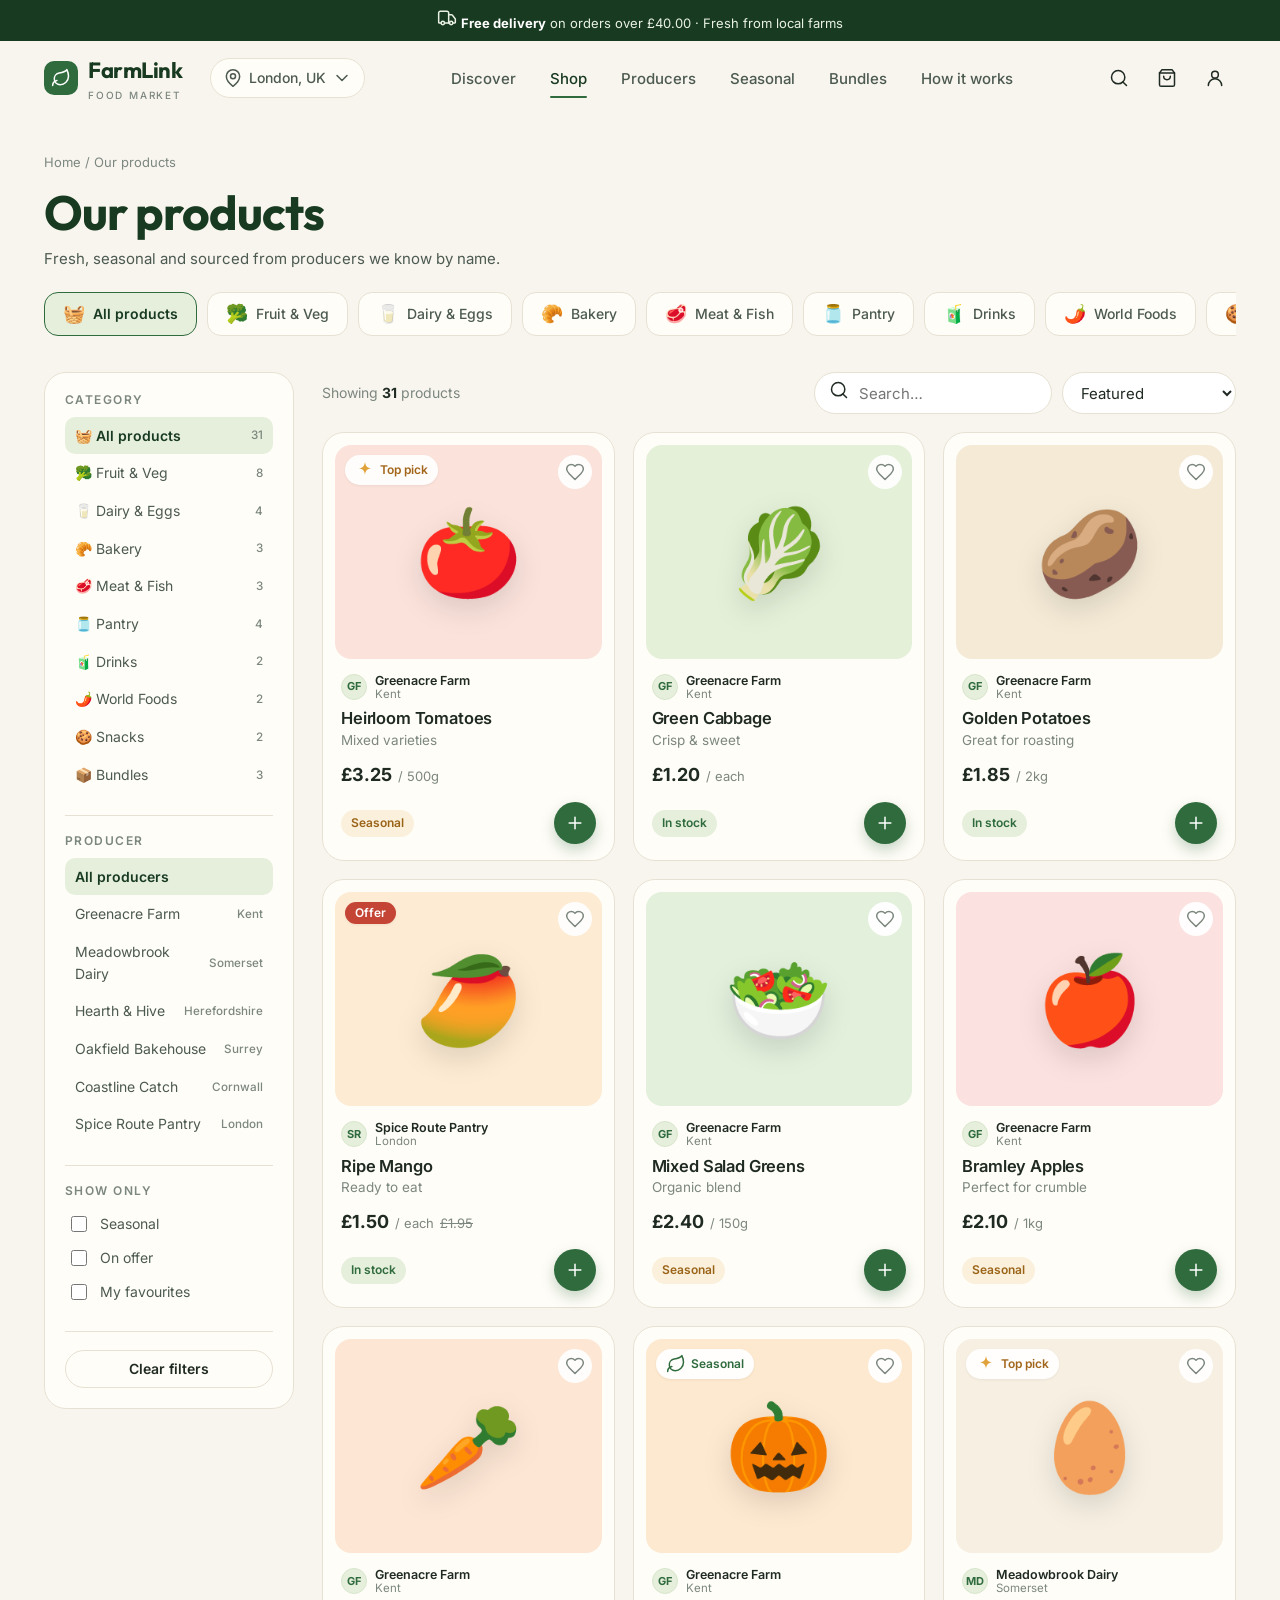
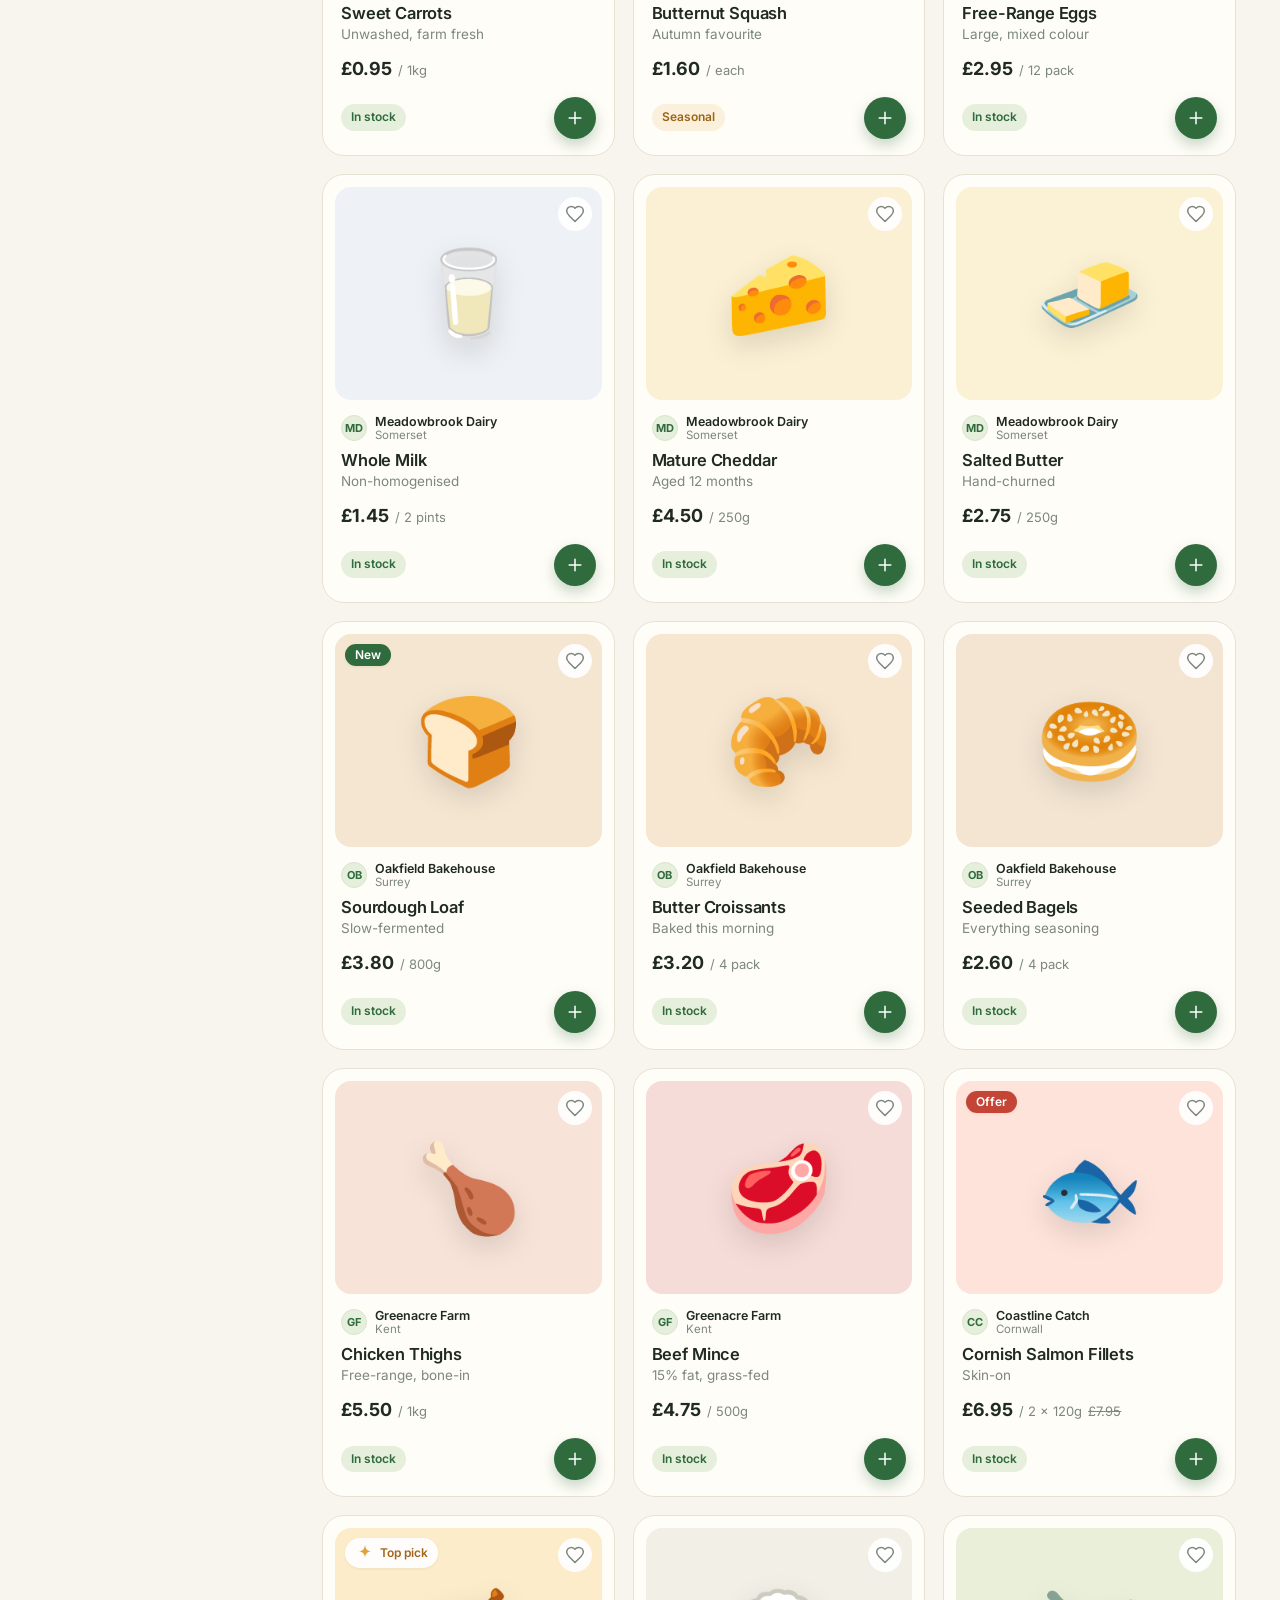
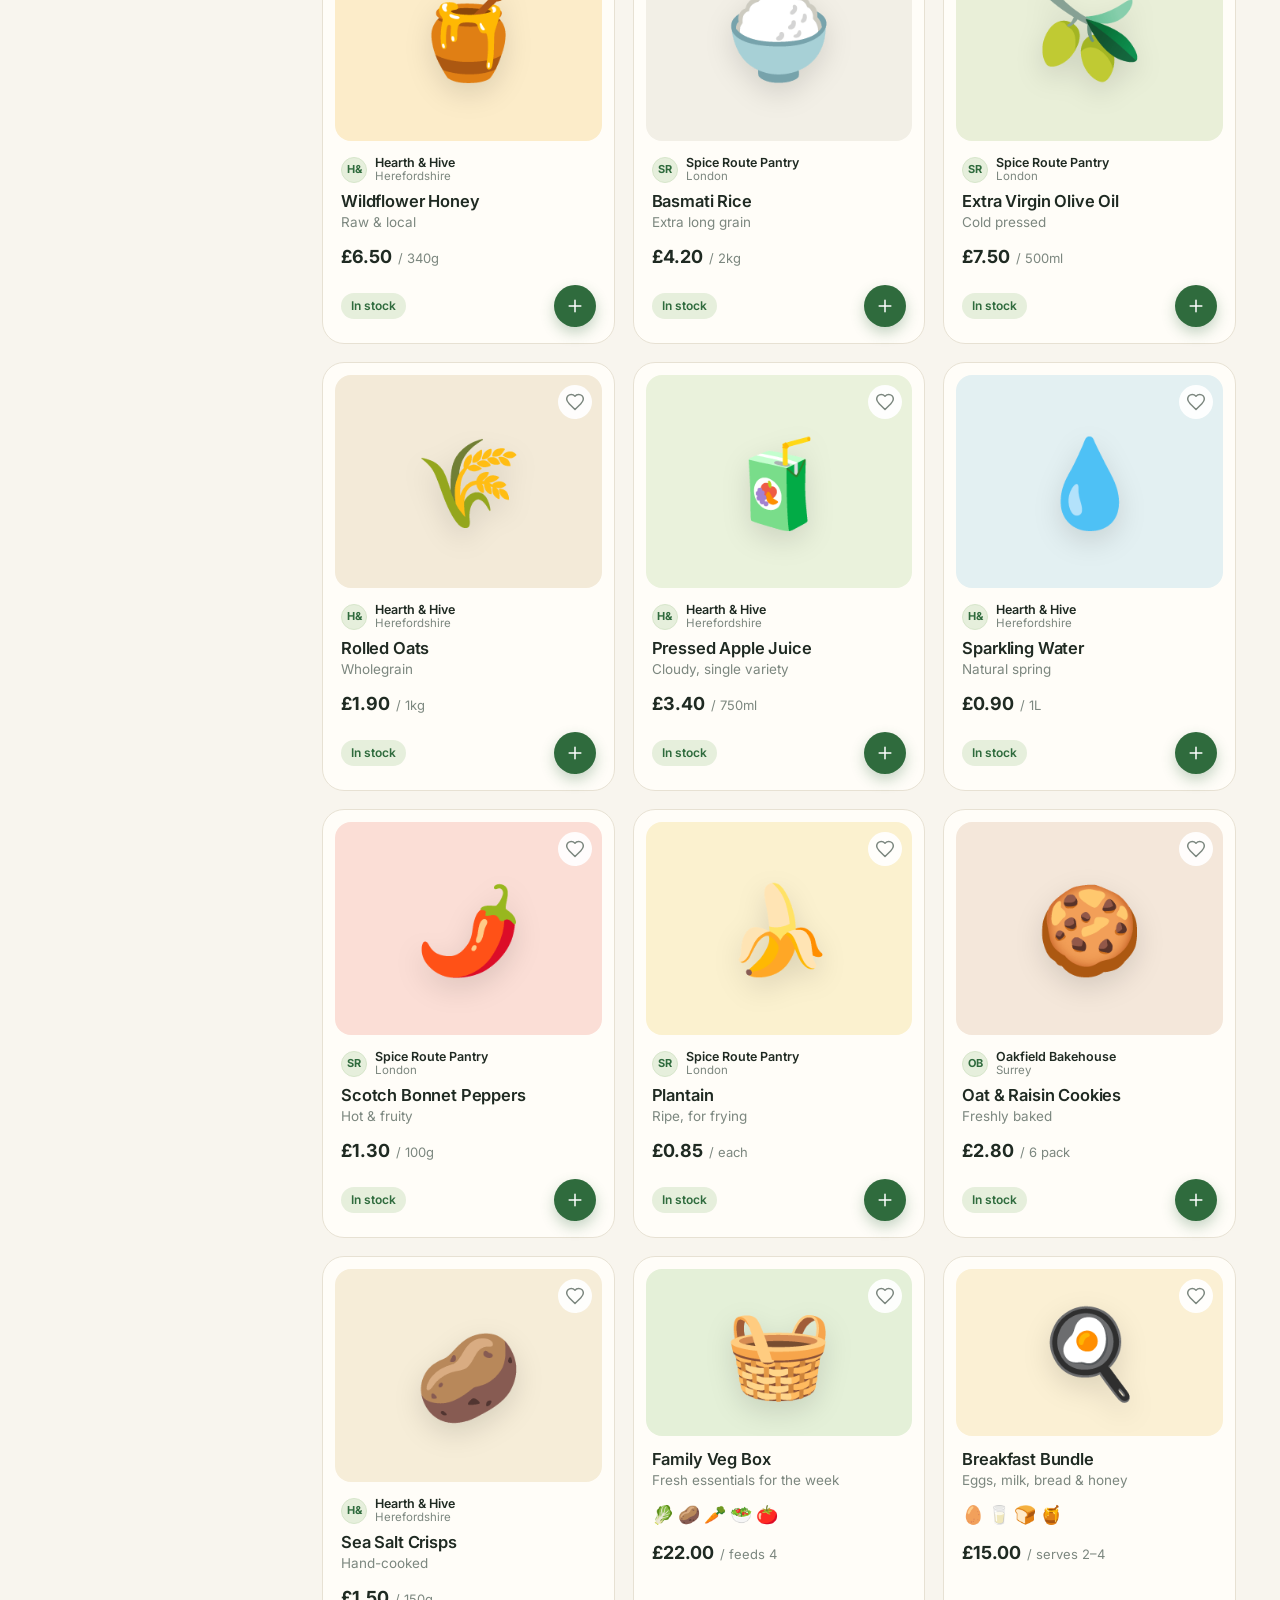
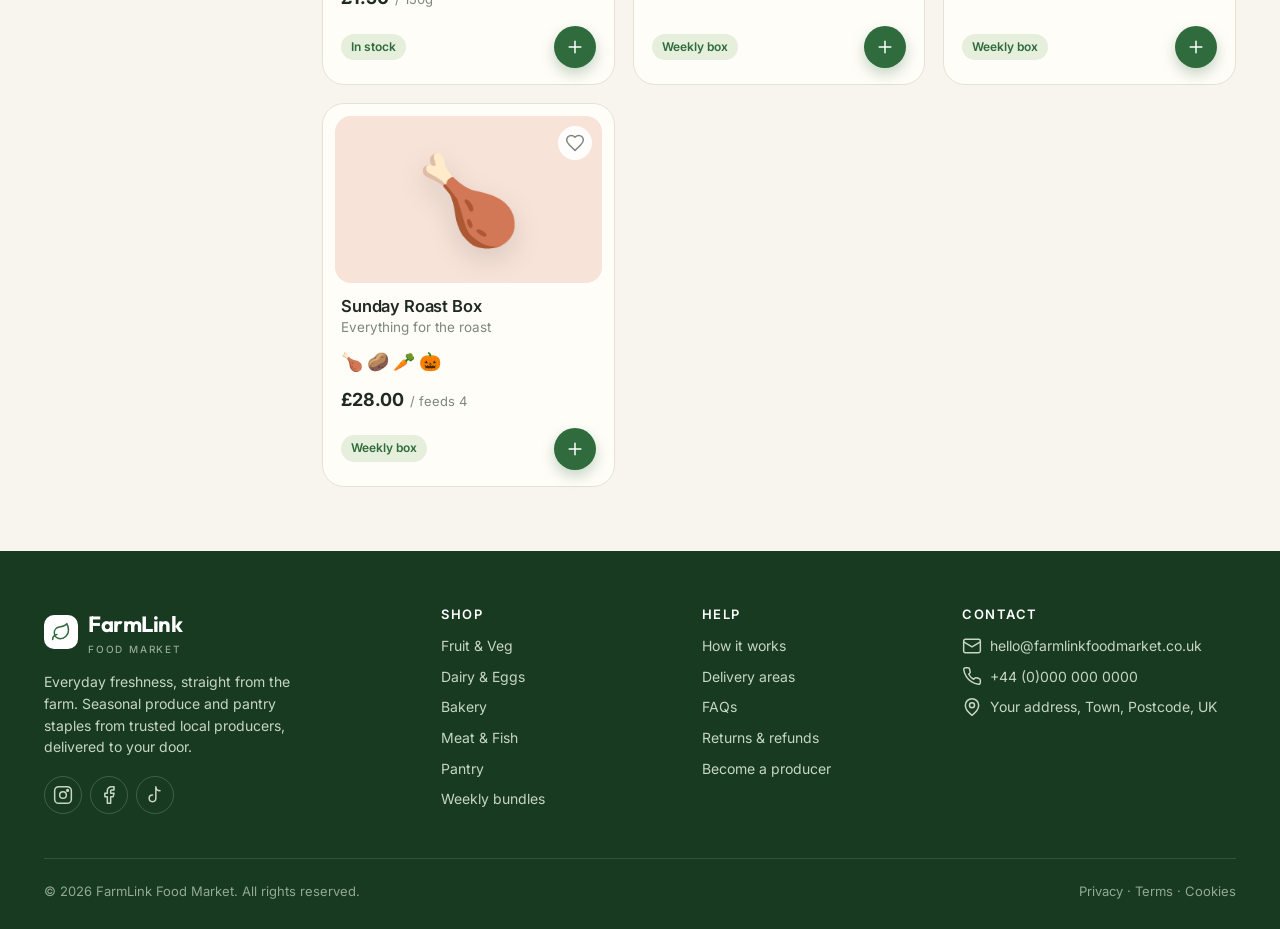
==== shop.html @ 9a167efa "Build modern grocery storefront for FarmLink Food Market Static, responsive redesign inspired by the" ====
<!doctype html>
<html lang="en-GB">
<head>
  <meta charset="utf-8">
  <meta name="viewport" content="width=device-width, initial-scale=1">
  <title>Shop — FarmLink Food Market</title>
  <meta name="description" content="Browse fresh fruit, veg, dairy, bakery, meat and pantry products from local producers.">
  <meta name="theme-color" content="#2f6b3d">
  <link rel="icon" href="data:image/svg+xml,<svg xmlns='http://www.w3.org/2000/svg' viewBox='0 0 100 100'><text y='.9em' font-size='90'>🌿</text></svg>">
  <link rel="preconnect" href="https://fonts.googleapis.com">
  <link rel="preconnect" href="https://fonts.gstatic.com" crossorigin>
  <link href="https://fonts.googleapis.com/css2?family=Inter:wght@400;500;600;700&family=Outfit:wght@500;600;700&display=swap" rel="stylesheet">
  <link rel="stylesheet" href="css/styles.css">
</head>
<body data-page="shop">
  <div id="site-header"></div>

  <main>
    <section class="page-hero">
      <div class="container">
        <div class="crumbs"><a href="index.html">Home</a> / <span id="crumb">Shop</span></div>
        <h1 id="shop-title">Our products</h1>
        <p id="shop-sub">Fresh, seasonal and sourced from producers we know by name.</p>
        <div class="chips" id="shop-chips"></div>
      </div>
    </section>

    <section class="container">
      <div class="shop-layout">
        <aside class="filters" id="filters" aria-label="Filters">
          <div class="group">
            <h4>Category</h4>
            <div id="filter-cats"></div>
          </div>
          <div class="group">
            <h4>Producer</h4>
            <div id="filter-producers"></div>
          </div>
          <div class="group">
            <h4>Show only</h4>
            <label class="check"><input type="checkbox" id="f-seasonal"> Seasonal</label>
            <label class="check"><input type="checkbox" id="f-offers"> On offer</label>
            <label class="check"><input type="checkbox" id="f-favs"> My favourites</label>
          </div>
          <div class="group">
            <button class="btn btn-ghost btn-sm btn-block" id="clear-filters">Clear filters</button>
          </div>
        </aside>

        <div>
          <div class="toolbar">
            <span class="count" id="count"></span>
            <div class="toolbar-right">
              <button class="btn btn-ghost btn-sm filter-toggle" id="filter-toggle"></button>
              <label class="mini-search" id="search">
                <span id="search-icon"></span>
                <span class="sr-only">Search products</span>
                <input type="search" id="q" placeholder="Search…">
              </label>
              <label class="sr-only" for="sort">Sort by</label>
              <select class="select" id="sort">
                <option value="featured">Featured</option>
                <option value="price-asc">Price: low to high</option>
                <option value="price-desc">Price: high to low</option>
                <option value="name">Name A–Z</option>
              </select>
            </div>
          </div>
          <div class="product-grid cols-3" id="grid"></div>
        </div>
      </div>
    </section>
  </main>

  <div id="site-footer"></div>

  <script src="js/data.js"></script>
  <script src="js/app.js"></script>
  <script src="js/shop.js"></script>
</body>
</html>
---- css/styles.css ----
/* FarmLink Food Market — styles */

:root {
  --bg: #f8f5ee;
  --surface: #fffdf8;
  --surface-2: #f3efe4;
  --mint: #e6efdc;
  --mint-2: #d7e6cb;
  --ink: #1f2a22;
  --ink-2: #4c5a50;
  --ink-3: #7c877f;
  --line: #e7e1d3;
  --green: #2f6b3d;
  --green-dark: #234f2d;
  --green-ink: #183a21;
  --terracotta: #c8693e;
  --gold: #e0a23a;
  --red: #c44536;
  --radius: 18px;
  --radius-sm: 12px;
  --shadow: 0 1px 2px rgba(31, 42, 34, .04), 0 8px 24px rgba(31, 42, 34, .06);
  --shadow-lg: 0 20px 50px rgba(31, 42, 34, .16);
  --container: 1240px;
  --font-head: "Outfit", system-ui, sans-serif;
  --font-body: "Inter", system-ui, sans-serif;
}

*,
*::before,
*::after { box-sizing: border-box; }

html { scroll-behavior: smooth; }

body {
  margin: 0;
  font-family: var(--font-body);
  font-size: 15px;
  line-height: 1.55;
  color: var(--ink);
  background: var(--bg);
  -webkit-font-smoothing: antialiased;
  overflow-x: clip;
}

img { max-width: 100%; display: block; }
a { color: inherit; text-decoration: none; }
button { font: inherit; color: inherit; cursor: pointer; border: 0; background: none; }
input, select { font: inherit; color: inherit; }
h1, h2, h3, h4 { font-family: var(--font-head); margin: 0; line-height: 1.1; letter-spacing: -.02em; }
p { margin: 0; }

.container { max-width: var(--container); margin: 0 auto; padding: 0 24px; }
.sr-only { position: absolute; width: 1px; height: 1px; overflow: hidden; clip: rect(0 0 0 0); white-space: nowrap; }
.icon { width: 20px; height: 20px; flex: none; }

/* ---------- Buttons ---------- */
.btn {
  display: inline-flex; align-items: center; justify-content: center; gap: 8px;
  height: 46px; padding: 0 22px; border-radius: 999px;
  font-weight: 600; font-size: 15px; white-space: nowrap;
  transition: background .2s, transform .15s, box-shadow .2s;
}
.btn:active { transform: translateY(1px); }
.btn-primary { background: var(--green); color: #fff; }
.btn-primary:hover { background: var(--green-dark); }
.btn-accent { background: var(--terracotta); color: #fff; }
.btn-accent:hover { background: #b25a32; }
.btn-ghost { background: var(--surface); border: 1px solid var(--line); }
.btn-ghost:hover { border-color: var(--ink-3); }
.btn-sm { height: 38px; padding: 0 16px; font-size: 14px; }
.btn-block { width: 100%; }

.link-arrow { display: inline-flex; align-items: center; gap: 6px; font-weight: 600; font-size: 14px; color: var(--green); }
.link-arrow:hover { text-decoration: underline; }

/* ---------- Announcement ---------- */
.announce { background: var(--green-ink); color: #e9f1e4; font-size: 13px; text-align: center; padding: 8px 16px; }
.announce strong { color: #fff; }

/* ---------- Header ---------- */
.header {
  position: sticky; top: 0; z-index: 50;
  background: rgba(248, 245, 238, .88);
  backdrop-filter: saturate(1.4) blur(12px);
  border-bottom: 1px solid transparent;
  transition: border-color .2s;
}
.header.scrolled { border-bottom-color: var(--line); }
.header-inner { display: flex; align-items: center; gap: 28px; height: 74px; }
.logo { display: flex; align-items: center; gap: 10px; font-family: var(--font-head); font-weight: 700; font-size: 22px; color: var(--green-ink); letter-spacing: -.02em; }
.logo-mark { width: 34px; height: 34px; border-radius: 10px; background: var(--green); display: grid; place-items: center; color: #fff; }
.logo small { display: block; font-family: var(--font-body); font-weight: 500; font-size: 10px; letter-spacing: .18em; text-transform: uppercase; color: var(--ink-3); margin-top: 1px; }

.location {
  display: flex; align-items: center; gap: 6px; font-size: 14px; font-weight: 500; color: var(--ink-2);
  padding: 8px 12px; border-radius: 999px; border: 1px solid var(--line); background: var(--surface);
}
.location:hover { border-color: var(--ink-3); }

.nav { display: flex; gap: 6px; margin: 0 auto; }
.nav a { position: relative; padding: 10px 14px; font-weight: 500; font-size: 15px; color: var(--ink-2); border-radius: 999px; }
.nav a:hover { color: var(--ink); background: var(--surface-2); }
.nav a.active { color: var(--green-ink); }
.nav a.active::after { content: ""; position: absolute; left: 14px; right: 14px; bottom: 2px; height: 2px; border-radius: 2px; background: var(--green); }

.header-actions { display: flex; align-items: center; gap: 6px; }
.icon-btn { position: relative; width: 42px; height: 42px; border-radius: 999px; display: grid; place-items: center; color: var(--ink); }
.icon-btn:hover { background: var(--surface-2); }
.badge-count {
  position: absolute; top: 3px; right: 2px; min-width: 18px; height: 18px; padding: 0 5px;
  border-radius: 999px; background: var(--terracotta); color: #fff; font-size: 11px; font-weight: 700;
  display: grid; place-items: center; border: 2px solid var(--bg);
}
.badge-count[data-count="0"] { display: none; }
.menu-btn { display: none; }

/* Mobile nav */
.mobile-nav { display: none; }

/* ---------- Hero ---------- */
.hero { padding: 28px 0 8px; }
.hero-card {
  position: relative; overflow: hidden;
  border-radius: 28px; background: linear-gradient(180deg, #fbf8f0 0%, #f1ecdf 100%);
  border: 1px solid var(--line); padding: 56px 56px 40px;
  min-height: 460px;
}
.hero-art { position: absolute; right: 0; top: 0; width: 62%; height: 100%; pointer-events: none; }
.hero-art svg { width: 100%; height: 100%; }
.hero-content { position: relative; max-width: 620px; }
.pill {
  display: inline-flex; align-items: center; gap: 8px; padding: 7px 14px; border-radius: 999px;
  background: #fff6e6; border: 1px solid #f1dfbd; color: #9a6418; font-size: 13px; font-weight: 600;
}
.pill svg { color: var(--gold); }
.hero h1 { font-size: clamp(38px, 5.4vw, 66px); margin: 20px 0 16px; color: var(--green-ink); font-weight: 700; }
.hero h1 em { font-style: normal; color: var(--green); position: relative; }
.hero-sub { font-size: 18px; color: var(--ink-2); max-width: 460px; }

.search-bar {
  position: relative; display: flex; align-items: center; gap: 12px; margin-top: 30px;
  max-width: 780px; background: #fff; border: 1px solid var(--line); border-radius: 999px;
  padding: 7px 7px 7px 22px; box-shadow: var(--shadow);
}
.search-bar input { flex: 1; min-width: 0; border: 0; outline: 0; background: transparent; font-size: 16px; height: 44px; }
.search-bar input::placeholder { color: var(--ink-3); }
.search-bar:focus-within { border-color: var(--green); box-shadow: 0 0 0 4px rgba(47, 107, 61, .12); }

.search-results {
  position: absolute; left: 0; right: 0; top: calc(100% + 8px); z-index: 20;
  background: #fff; border: 1px solid var(--line); border-radius: var(--radius); box-shadow: var(--shadow-lg);
  padding: 8px; display: none; max-height: 360px; overflow: auto;
}
.search-results.open { display: block; }
.search-result { display: flex; align-items: center; gap: 12px; padding: 8px 10px; border-radius: 10px; }
.search-result:hover, .search-result.focus { background: var(--surface-2); }
.search-result .thumb { width: 40px; height: 40px; border-radius: 10px; font-size: 22px; }
.search-result .meta { flex: 1; min-width: 0; }
.search-result .meta b { display: block; font-weight: 600; font-size: 14px; }
.search-result .meta span { font-size: 12px; color: var(--ink-3); }
.search-result .price { font-weight: 700; font-size: 14px; }
.search-empty { padding: 14px; color: var(--ink-3); font-size: 14px; }

.trust { display: flex; flex-wrap: wrap; gap: 28px; margin-top: 34px; }
.trust-item { display: flex; align-items: center; gap: 10px; }
.trust-item .ti-icon { width: 38px; height: 38px; border-radius: 12px; background: #fff; border: 1px solid var(--line); display: grid; place-items: center; color: var(--green); }
.trust-item b { display: block; font-size: 14px; }
.trust-item span { font-size: 12.5px; color: var(--ink-3); }

/* ---------- Chips ---------- */
.chips { display: flex; gap: 10px; overflow-x: auto; padding: 22px 0 4px; scrollbar-width: none; }
.chips::-webkit-scrollbar { display: none; }
.chip {
  display: inline-flex; align-items: center; gap: 8px; flex: none;
  height: 44px; padding: 0 18px; border-radius: 14px; background: var(--surface);
  border: 1px solid var(--line); font-weight: 500; font-size: 14px; color: var(--ink-2);
  transition: border-color .2s, background .2s, color .2s;
}
.chip:hover { border-color: var(--ink-3); color: var(--ink); }
.chip.active { background: var(--mint); border-color: var(--green); color: var(--green-ink); font-weight: 600; }
.chip .chip-emoji { font-size: 18px; }

/* ---------- Sections ---------- */
.section { padding: 48px 0 8px; }
.section-head { display: flex; align-items: flex-end; justify-content: space-between; gap: 16px; margin-bottom: 22px; }
.section-head h2 { font-size: clamp(24px, 2.6vw, 32px); font-weight: 600; }
.section-head p { color: var(--ink-3); font-size: 14px; margin-top: 6px; }
.eyebrow { display: inline-flex; align-items: center; gap: 6px; font-size: 13px; color: var(--ink-3); }
.eyebrow svg { color: var(--gold); }

/* ---------- Category tiles ---------- */
.cat-grid { display: grid; grid-template-columns: repeat(8, 1fr); gap: 14px; }
.cat-tile {
  display: flex; flex-direction: column; align-items: center; gap: 10px; padding: 18px 10px 16px;
  border-radius: var(--radius); background: var(--surface); border: 1px solid var(--line);
  transition: transform .2s, box-shadow .2s;
}
.cat-tile:hover { transform: translateY(-3px); box-shadow: var(--shadow); }
.cat-tile .thumb { width: 72px; height: 72px; border-radius: 50%; font-size: 36px; }
.cat-tile b { font-weight: 600; font-size: 14px; text-align: center; }

/* ---------- Thumb (image or emoji tile) ---------- */
.thumb { display: grid; place-items: center; overflow: hidden; line-height: 1; background: var(--mint); }
.thumb img { width: 100%; height: 100%; object-fit: cover; }

/* ---------- Product cards ---------- */
.product-grid { display: grid; grid-template-columns: repeat(4, 1fr); gap: 18px; }
.product-grid.cols-3 { grid-template-columns: repeat(3, 1fr); }

.card {
  position: relative; display: flex; flex-direction: column;
  background: var(--surface); border: 1px solid var(--line); border-radius: 22px; padding: 12px;
  transition: transform .2s, box-shadow .2s, border-color .2s;
}
.card:hover { transform: translateY(-3px); box-shadow: var(--shadow); border-color: #ddd5c3; }
.card .media { position: relative; aspect-ratio: 4 / 3.2; border-radius: 16px; font-size: 86px; }
.card .media .emoji { transition: transform .35s cubic-bezier(.2, .8, .2, 1.2); filter: drop-shadow(0 10px 14px rgba(0, 0, 0, .12)); }
.card:hover .media .emoji { transform: scale(1.08) rotate(-3deg); }
.card-badge {
  position: absolute; top: 10px; left: 10px; z-index: 1;
  display: inline-flex; align-items: center; gap: 5px; padding: 5px 10px; border-radius: 999px;
  background: rgba(255, 255, 255, .92); font-size: 12px; font-weight: 600; color: var(--ink-2);
  box-shadow: 0 1px 3px rgba(0, 0, 0, .06);
}
.card-badge.top { color: #a2661a; }
.card-badge.top svg { color: var(--gold); }
.card-badge.offer { background: var(--red); color: #fff; }
.card-badge.new { background: var(--green); color: #fff; }
.card-badge.seasonal { color: var(--green); }
.fav-btn {
  position: absolute; top: 10px; right: 10px; z-index: 1; width: 34px; height: 34px; border-radius: 50%;
  background: rgba(255, 255, 255, .92); display: grid; place-items: center; color: var(--ink-3);
}
.fav-btn:hover { color: var(--red); }
.fav-btn.on { color: var(--red); }
.fav-btn.on svg { fill: currentColor; }

.card-body { display: flex; flex-direction: column; gap: 2px; padding: 14px 6px 4px; flex: 1; }
.producer { display: flex; align-items: center; gap: 8px; margin-bottom: 6px; }
.producer .avatar { width: 26px; height: 26px; border-radius: 50%; background: var(--mint); color: var(--green); display: grid; place-items: center; font-size: 11px; font-weight: 700; border: 1px solid var(--mint-2); }
.producer b { display: block; font-size: 12.5px; font-weight: 600; line-height: 1.2; }
.producer span { display: block; font-size: 11.5px; color: var(--ink-3); line-height: 1.2; }
.card h3 { font-family: var(--font-body); font-size: 16.5px; font-weight: 600; letter-spacing: -.01em; }
.card .desc { font-size: 13.5px; color: var(--ink-3); }
.price-row { display: flex; align-items: baseline; gap: 6px; margin-top: 8px; }
.price { font-weight: 700; font-size: 18px; color: var(--ink); }
.price-unit { font-size: 13px; color: var(--ink-3); }
.was { font-size: 13px; color: var(--ink-3); text-decoration: line-through; }

.card-foot { display: flex; align-items: center; justify-content: space-between; gap: 8px; padding: 10px 6px 4px; }
.stock { font-size: 12px; font-weight: 600; padding: 4px 10px; border-radius: 999px; background: var(--mint); color: var(--green); }
.stock.seasonal { background: #fbf0dc; color: #9a6418; }

.add-btn {
  width: 42px; height: 42px; border-radius: 50%; background: var(--green); color: #fff;
  display: grid; place-items: center; box-shadow: 0 6px 14px rgba(47, 107, 61, .28);
  transition: background .2s, transform .2s;
}
.add-btn:hover { background: var(--green-dark); transform: scale(1.06); }
.add-btn.added { background: var(--terracotta); }

.stepper {
  display: inline-flex; align-items: center; height: 42px; border-radius: 999px; background: var(--green); color: #fff;
  box-shadow: 0 6px 14px rgba(47, 107, 61, .28);
}
.stepper button { width: 38px; height: 42px; display: grid; place-items: center; color: #fff; }
.stepper button:hover { opacity: .8; }
.stepper span { min-width: 22px; text-align: center; font-weight: 700; font-size: 15px; }
.stepper.light { background: var(--surface-2); color: var(--ink); box-shadow: none; height: 36px; }
.stepper.light button { color: var(--ink); height: 36px; width: 32px; }

/* ---------- Carousel row ---------- */
.row-scroll { position: relative; }
.row-scroll .track {
  display: grid; grid-auto-flow: column; grid-auto-columns: calc((100% - 54px) / 4); gap: 18px;
  overflow-x: auto; scroll-snap-type: x mandatory; scrollbar-width: none; padding: 2px 2px 14px;
}
.row-scroll .track::-webkit-scrollbar { display: none; }
.row-scroll .track > * { scroll-snap-align: start; }
.scroll-btn {
  position: absolute; top: 40%; z-index: 2; width: 44px; height: 44px; border-radius: 50%;
  background: #fff; border: 1px solid var(--line); box-shadow: var(--shadow); display: grid; place-items: center;
}
.scroll-btn:hover { border-color: var(--ink-3); }
.scroll-btn.prev { left: -20px; }
.scroll-btn.next { right: -20px; }

/* ---------- Split: In season + Order again ---------- */
.split { display: grid; grid-template-columns: 1.15fr 1fr; gap: 20px; }
.panel { background: var(--surface); border: 1px solid var(--line); border-radius: 24px; padding: 24px; }
.panel.warm { background: #fbf4e6; border-color: #f0e3c8; }
.panel-head { display: flex; align-items: flex-start; justify-content: space-between; gap: 12px; margin-bottom: 18px; }
.panel-head h3 { font-size: 20px; font-weight: 600; }
.panel-head p { font-size: 13px; color: var(--ink-3); margin-top: 4px; }

.season-grid { display: grid; grid-template-columns: repeat(3, 1fr); gap: 12px; }
.season-tile { border-radius: 18px; overflow: hidden; background: #fff; border: 1px solid var(--line); transition: transform .2s; }
.season-tile:hover { transform: translateY(-2px); }
.season-tile .thumb { aspect-ratio: 1.1; font-size: 64px; }
.season-tile div:last-child { padding: 10px 12px 12px; }
.season-tile b { display: block; font-size: 14px; font-weight: 600; }
.season-tile div:last-child span { font-size: 12px; color: var(--ink-3); }

.reorder-list { display: grid; grid-template-columns: repeat(2, 1fr); gap: 12px; }
.reorder {
  display: flex; flex-direction: column; gap: 10px; background: #fff; border: 1px solid #efe3c9; border-radius: 18px; padding: 14px;
}
.reorder-top { display: flex; gap: 12px; align-items: center; }
.reorder .thumb { width: 54px; height: 54px; border-radius: 14px; font-size: 30px; flex: none; }
.reorder b { display: block; font-size: 14px; font-weight: 600; line-height: 1.25; }
.reorder-top > div:last-child span { display: block; font-size: 12px; color: var(--ink-3); }
.reorder-foot { display: flex; align-items: center; justify-content: space-between; }
.reorder-foot .price { font-size: 16px; }
.circle-add { width: 36px; height: 36px; border-radius: 50%; border: 1.5px solid var(--ink-2); display: grid; place-items: center; }
.circle-add:hover { background: var(--green); border-color: var(--green); color: #fff; }
.empty-note { font-size: 14px; color: var(--ink-3); padding: 18px; text-align: center; border: 1px dashed #e5d6b6; border-radius: 16px; }

/* ---------- Info bar ---------- */
.info-bar { display: grid; grid-template-columns: 1fr 1fr; gap: 20px; margin-top: 20px; }
.info-card { display: flex; align-items: center; gap: 16px; background: var(--surface); border: 1px solid var(--line); border-radius: 20px; padding: 18px 22px; }
.info-card .ic { width: 48px; height: 48px; border-radius: 14px; background: var(--mint); color: var(--green); display: grid; place-items: center; flex: none; }
.info-card .grow { flex: 1; }
.info-card b { display: block; font-size: 15px; font-weight: 600; }
.info-card span { font-size: 13px; color: var(--ink-3); }
.info-card span strong { color: var(--green); font-weight: 600; }

/* ---------- Bundles ---------- */
.bundles-wrap { background: var(--mint); border-radius: 28px; padding: 32px; }
.bundle .media { aspect-ratio: 16 / 10; }
.bundle-items { display: flex; gap: 4px; margin-top: 8px; font-size: 18px; }

/* ---------- Promo banner ---------- */
.promo {
  position: relative; overflow: hidden; display: grid; grid-template-columns: 1fr 1fr; align-items: center;
  border-radius: 28px; background: linear-gradient(120deg, #2f6b3d 0%, #24532f 100%); color: #f1f6ec; min-height: 300px;
}
.promo-copy { padding: 48px; position: relative; z-index: 1; }
.promo-copy h2 { font-size: clamp(30px, 3.6vw, 44px); color: #fff; font-weight: 700; }
.promo-copy p { margin: 14px 0 26px; color: #cfe0c7; font-size: 16px; max-width: 420px; }
.promo-copy .btn { background: #fff; color: var(--green-ink); }
.promo-copy .btn:hover { background: #f0f6ea; }
.promo-art { position: relative; height: 100%; display: grid; place-items: center; font-size: 120px; }
.promo-art .bowl { position: relative; display: flex; flex-wrap: wrap; justify-content: center; max-width: 360px; gap: 0 4px; filter: drop-shadow(0 18px 24px rgba(0, 0, 0, .25)); line-height: 1; }
.promo-art .bowl span:nth-child(odd) { transform: translateY(14px) rotate(-8deg); }
.promo-art .blob { position: absolute; width: 380px; height: 380px; border-radius: 50%; background: rgba(255, 255, 255, .07); }

/* ---------- How it works ---------- */
.steps { display: grid; grid-template-columns: repeat(4, 1fr); gap: 18px; counter-reset: step; }
.step { position: relative; background: var(--surface); border: 1px solid var(--line); border-radius: 22px; padding: 26px 22px; }
.step .num { font-family: var(--font-head); font-size: 13px; font-weight: 600; color: var(--terracotta); letter-spacing: .1em; }
.step .si { width: 52px; height: 52px; border-radius: 16px; background: var(--mint); color: var(--green); display: grid; place-items: center; margin: 14px 0 16px; }
.step h3 { font-size: 18px; font-weight: 600; margin-bottom: 6px; }
.step p { font-size: 14px; color: var(--ink-3); }

/* ---------- Producers ---------- */
.producer-grid { display: grid; grid-template-columns: repeat(6, 1fr); gap: 14px; }
.producer-card { text-align: center; background: var(--surface); border: 1px solid var(--line); border-radius: 20px; padding: 22px 12px; transition: transform .2s, box-shadow .2s; }
.producer-card:hover { transform: translateY(-3px); box-shadow: var(--shadow); }
.producer-card .avatar { width: 64px; height: 64px; margin: 0 auto 12px; border-radius: 50%; background: var(--mint); color: var(--green); display: grid; place-items: center; font-family: var(--font-head); font-weight: 700; font-size: 22px; border: 3px solid #fff; box-shadow: 0 0 0 1px var(--mint-2); }
.producer-card b { display: block; font-size: 14px; font-weight: 600; }
.producer-card span { font-size: 12.5px; color: var(--ink-3); }

/* ---------- Testimonials ---------- */
.reviews { display: grid; grid-template-columns: repeat(3, 1fr); gap: 18px; }
.review { background: var(--surface); border: 1px solid var(--line); border-radius: 22px; padding: 24px; display: flex; flex-direction: column; gap: 14px; }
.stars { display: flex; gap: 2px; color: var(--gold); }
.review p { color: var(--ink-2); font-size: 15px; flex: 1; }
.review-who { display: flex; align-items: center; gap: 12px; }
.review-who .avatar { width: 40px; height: 40px; border-radius: 50%; background: var(--surface-2); display: grid; place-items: center; font-weight: 700; color: var(--ink-2); }
.review-who b { font-size: 14px; }

/* ---------- Delivery band ---------- */
.delivery {
  display: grid; grid-template-columns: 1.1fr 1fr; gap: 24px; align-items: center;
  background: var(--surface); border: 1px solid var(--line); border-radius: 28px; padding: 40px 48px; overflow: hidden; position: relative;
}
.delivery h2 { font-size: clamp(28px, 3vw, 38px); color: var(--green-ink); font-weight: 700; margin: 14px 0 12px; }
.delivery p { color: var(--ink-2); max-width: 440px; }
.delivery-points { display: grid; grid-template-columns: repeat(3, 1fr); gap: 16px; margin-top: 28px; }
.delivery-points div { display: flex; flex-direction: column; gap: 6px; }
.delivery-points .ic { color: var(--green); }
.delivery-points b { font-size: 14px; }
.delivery-points span { font-size: 12.5px; color: var(--ink-3); }
.delivery-art svg { width: 100%; height: auto; }
.postcode { display: flex; gap: 8px; margin-top: 24px; max-width: 420px; }
.postcode input { flex: 1; min-width: 0; height: 46px; padding: 0 18px; border-radius: 999px; border: 1px solid var(--line); background: #fff; outline: 0; text-transform: uppercase; }
.postcode input:focus { border-color: var(--green); }
.postcode-msg { font-size: 13px; margin-top: 10px; min-height: 20px; color: var(--green); font-weight: 500; }

/* ---------- Newsletter ---------- */
.newsletter { display: flex; align-items: center; justify-content: space-between; gap: 24px; background: #fbf4e6; border: 1px solid #f0e3c8; border-radius: 24px; padding: 30px 36px; }
.newsletter h3 { font-size: 22px; font-weight: 600; }
.newsletter p { color: var(--ink-3); font-size: 14px; margin-top: 4px; }
.newsletter form { display: flex; gap: 8px; flex: 0 1 440px; }
.newsletter input { flex: 1; min-width: 0; height: 46px; padding: 0 18px; border-radius: 999px; border: 1px solid #ead9b6; background: #fff; outline: 0; }

/* ---------- Footer ---------- */
.footer { margin-top: 64px; background: var(--green-ink); color: #c7d6c2; padding: 56px 0 28px; }
.footer-grid { display: grid; grid-template-columns: 1.6fr 1fr 1fr 1.2fr; gap: 32px; }
.footer .logo { color: #fff; }
.footer .logo small { color: #93a990; }
.footer .logo-mark { background: #fff; color: var(--green); }
.footer p { font-size: 14px; margin-top: 14px; max-width: 280px; }
.footer h4 { font-family: var(--font-body); font-size: 13px; letter-spacing: .12em; text-transform: uppercase; color: #fff; margin-bottom: 14px; font-weight: 600; }
.footer ul { list-style: none; padding: 0; margin: 0; display: grid; gap: 9px; font-size: 14px; }
.footer a:hover { color: #fff; }
.socials { display: flex; gap: 8px; margin-top: 18px; }
.socials a { width: 38px; height: 38px; border-radius: 50%; border: 1px solid rgba(255, 255, 255, .18); display: grid; place-items: center; }
.socials a:hover { background: rgba(255, 255, 255, .1); }
.footer-bottom { display: flex; justify-content: space-between; flex-wrap: wrap; gap: 12px; margin-top: 44px; padding-top: 22px; border-top: 1px solid rgba(255, 255, 255, .12); font-size: 13px; color: #93a990; }

/* ---------- Cart drawer ---------- */
.overlay { position: fixed; inset: 0; background: rgba(20, 28, 22, .4); opacity: 0; pointer-events: none; transition: opacity .25s; z-index: 90; }
.overlay.open { opacity: 1; pointer-events: auto; }
.drawer {
  position: fixed; top: 0; right: 0; bottom: 0; z-index: 100; width: min(440px, 100%);
  background: var(--bg); box-shadow: var(--shadow-lg); display: flex; flex-direction: column;
  transform: translateX(100%); visibility: hidden; transition: transform .3s cubic-bezier(.2, .8, .2, 1), visibility 0s .3s;
}
.drawer.open { transform: none; visibility: visible; transition-delay: 0s; }
.drawer-head { display: flex; align-items: center; justify-content: space-between; padding: 22px 24px; border-bottom: 1px solid var(--line); }
.drawer-head h3 { font-size: 22px; font-weight: 600; }
.drawer-body { flex: 1; overflow: auto; padding: 16px 24px; }
.ship-meter { background: var(--surface); border: 1px solid var(--line); border-radius: 16px; padding: 14px 16px; margin-bottom: 16px; font-size: 13.5px; }
.ship-meter .bar { height: 8px; border-radius: 99px; background: var(--surface-2); margin-top: 10px; overflow: hidden; }
.ship-meter .bar i { display: block; height: 100%; background: var(--green); border-radius: 99px; transition: width .3s; }
.cart-line { display: flex; gap: 14px; align-items: center; padding: 14px 0; border-bottom: 1px solid var(--line); }
.cart-line .thumb { width: 64px; height: 64px; border-radius: 14px; font-size: 34px; flex: none; }
.cart-line .grow { flex: 1; min-width: 0; }
.cart-line b { display: block; font-size: 14.5px; font-weight: 600; }
.cart-line .unit { font-size: 12.5px; color: var(--ink-3); }
.cart-line .line-right { display: flex; flex-direction: column; align-items: flex-end; gap: 8px; }
.cart-line .line-price { font-weight: 700; }
.cart-empty { text-align: center; padding: 60px 10px; color: var(--ink-3); }
.cart-empty .big { font-size: 56px; margin-bottom: 12px; }
.drawer-foot { padding: 18px 24px 24px; border-top: 1px solid var(--line); background: var(--surface); }
.sum-row { display: flex; justify-content: space-between; font-size: 14px; color: var(--ink-2); margin-bottom: 8px; }
.sum-row.total { font-size: 18px; font-weight: 700; color: var(--ink); margin: 12px 0 16px; }

/* ---------- Toast ---------- */
.toast {
  position: fixed; left: 50%; bottom: 24px; z-index: 120; transform: translate(-50%, 30px); opacity: 0;
  display: flex; align-items: center; gap: 10px; background: var(--green-ink); color: #fff; padding: 12px 18px; border-radius: 999px;
  font-size: 14px; font-weight: 500; box-shadow: var(--shadow-lg); transition: transform .25s, opacity .25s; pointer-events: none;
}
.toast.show { opacity: 1; transform: translate(-50%, 0); }

/* ---------- Shop page ---------- */
.page-hero { padding: 36px 0 8px; }
.page-hero h1 { font-size: clamp(32px, 4vw, 48px); color: var(--green-ink); font-weight: 700; }
.page-hero p { color: var(--ink-2); margin-top: 8px; }
.crumbs { font-size: 13px; color: var(--ink-3); margin-bottom: 14px; }
.crumbs a:hover { color: var(--ink); }
.shop-layout { display: grid; grid-template-columns: 250px 1fr; gap: 28px; margin-top: 24px; align-items: start; }
.filters { position: sticky; top: 92px; background: var(--surface); border: 1px solid var(--line); border-radius: 22px; padding: 20px; }
.filters h4 { font-family: var(--font-body); font-size: 12px; text-transform: uppercase; letter-spacing: .12em; color: var(--ink-3); margin: 0 0 10px; font-weight: 600; }
.filters .group + .group { margin-top: 22px; padding-top: 18px; border-top: 1px solid var(--line); }
.filter-opt { display: flex; align-items: center; justify-content: space-between; gap: 10px; width: 100%; padding: 8px 10px; border-radius: 10px; font-size: 14px; color: var(--ink-2); text-align: left; }
.filter-opt:hover { background: var(--surface-2); }
.filter-opt.active { background: var(--mint); color: var(--green-ink); font-weight: 600; }
.filter-opt small { color: var(--ink-3); font-weight: 500; }
.check { display: flex; align-items: center; gap: 10px; font-size: 14px; color: var(--ink-2); padding: 6px 2px; cursor: pointer; }
.check input { accent-color: var(--green); width: 16px; height: 16px; }
.toolbar { display: flex; align-items: center; justify-content: space-between; gap: 12px; margin-bottom: 18px; flex-wrap: wrap; }
.toolbar .count { font-size: 14px; color: var(--ink-3); }
.toolbar .count b { color: var(--ink); }
.toolbar-right { display: flex; gap: 10px; align-items: center; }
.mini-search { display: flex; align-items: center; gap: 8px; height: 42px; padding: 0 14px; border-radius: 999px; border: 1px solid var(--line); background: #fff; }
.mini-search input { border: 0; outline: 0; width: 180px; background: transparent; }
.select { height: 42px; padding: 0 14px; border-radius: 999px; border: 1px solid var(--line); background: #fff; outline: 0; }
.filter-toggle { display: none; }
.no-results { grid-column: 1 / -1; text-align: center; padding: 60px 20px; color: var(--ink-3); background: var(--surface); border: 1px dashed var(--line); border-radius: 22px; }

/* ---------- Responsive ---------- */
@media (max-width: 1100px) {
  .nav { display: none; }
  .menu-btn { display: grid; }
  .header-inner { gap: 14px; }
  .header-actions { margin-left: auto; }
  .cat-grid { grid-template-columns: repeat(4, 1fr); }
  .product-grid { grid-template-columns: repeat(3, 1fr); }
  .row-scroll .track { grid-auto-columns: calc((100% - 36px) / 3); }
  .producer-grid { grid-template-columns: repeat(3, 1fr); }
  .steps { grid-template-columns: repeat(2, 1fr); }
  .split { grid-template-columns: 1fr; }
  .footer-grid { grid-template-columns: 1fr 1fr; }
  .mobile-nav { display: block; position: fixed; inset: 0 auto 0 0; width: min(320px, 86%); background: var(--bg); z-index: 100; transform: translateX(-100%); visibility: hidden; transition: transform .3s, visibility 0s .3s; padding: 24px; box-shadow: var(--shadow-lg); }
  .mobile-nav.open { transform: none; visibility: visible; transition-delay: 0s; }
  .mobile-nav nav { display: grid; gap: 4px; margin-top: 24px; }
  .mobile-nav nav a { padding: 12px 14px; border-radius: 12px; font-weight: 500; font-size: 16px; }
  .mobile-nav nav a:hover, .mobile-nav nav a.active { background: var(--mint); }
}

@media (max-width: 860px) {
  .location { display: none; }
  .hero-card { padding: 36px 26px 30px; min-height: 0; }
  .hero-art { width: 100%; opacity: .18; }
  .shop-layout { grid-template-columns: 1fr; }
  .filters { position: fixed; inset: auto 0 0 0; top: auto; z-index: 100; border-radius: 24px 24px 0 0; max-height: 80vh; overflow: auto; transform: translateY(100%); visibility: hidden; transition: transform .3s, visibility 0s .3s; }
  .filters.open { transform: none; visibility: visible; transition-delay: 0s; }
  .toolbar-right { width: 100%; }
  .mini-search { flex: 1; min-width: 0; }
  .mini-search input { width: 100%; }
  .filter-toggle { display: inline-flex; }
  .promo { grid-template-columns: 1fr; }
  .promo-art { font-size: 80px; padding-bottom: 36px; }
  .delivery { grid-template-columns: 1fr; padding: 32px 26px; }
  .reviews { grid-template-columns: 1fr; }
  .info-bar { grid-template-columns: 1fr; }
  .newsletter { flex-direction: column; align-items: stretch; }
  .scroll-btn { display: none; }
}

@media (max-width: 640px) {
  .container { padding: 0 16px; }
  .header-inner { height: 64px; }
  .logo { font-size: 19px; }
  .logo small { display: none; }
  .hero { padding-top: 16px; }
  .search-bar { padding-left: 16px; }
  .search-bar .btn { padding: 0 16px; }
  .trust { gap: 16px; }
  .cat-grid { grid-template-columns: repeat(4, 1fr); gap: 8px; }
  .cat-tile { padding: 12px 4px; }
  .cat-tile .thumb { width: 52px; height: 52px; font-size: 26px; }
  .cat-tile b { font-size: 12px; }
  .product-grid, .product-grid.cols-3 { grid-template-columns: repeat(2, 1fr); gap: 10px; }
  .row-scroll .track { grid-auto-columns: 72%; gap: 12px; }
  .card { padding: 8px; border-radius: 18px; }
  .card .media { font-size: 60px; }
  .card h3 { font-size: 15px; }
  .producer { display: none; }
  .season-grid { grid-template-columns: repeat(3, 1fr); gap: 8px; }
  .season-tile .thumb { font-size: 44px; }
  .reorder-list { grid-template-columns: 1fr; }
  .bundles-wrap { padding: 18px; border-radius: 22px; }
  .producer-grid { grid-template-columns: repeat(2, 1fr); }
  .steps { grid-template-columns: 1fr; }
  .promo-copy { padding: 32px 24px; }
  .delivery-points { grid-template-columns: 1fr; }
  .footer-grid { grid-template-columns: 1fr; }
  .section-head { align-items: flex-start; flex-direction: column; gap: 8px; }
  .panel { padding: 18px; }
}
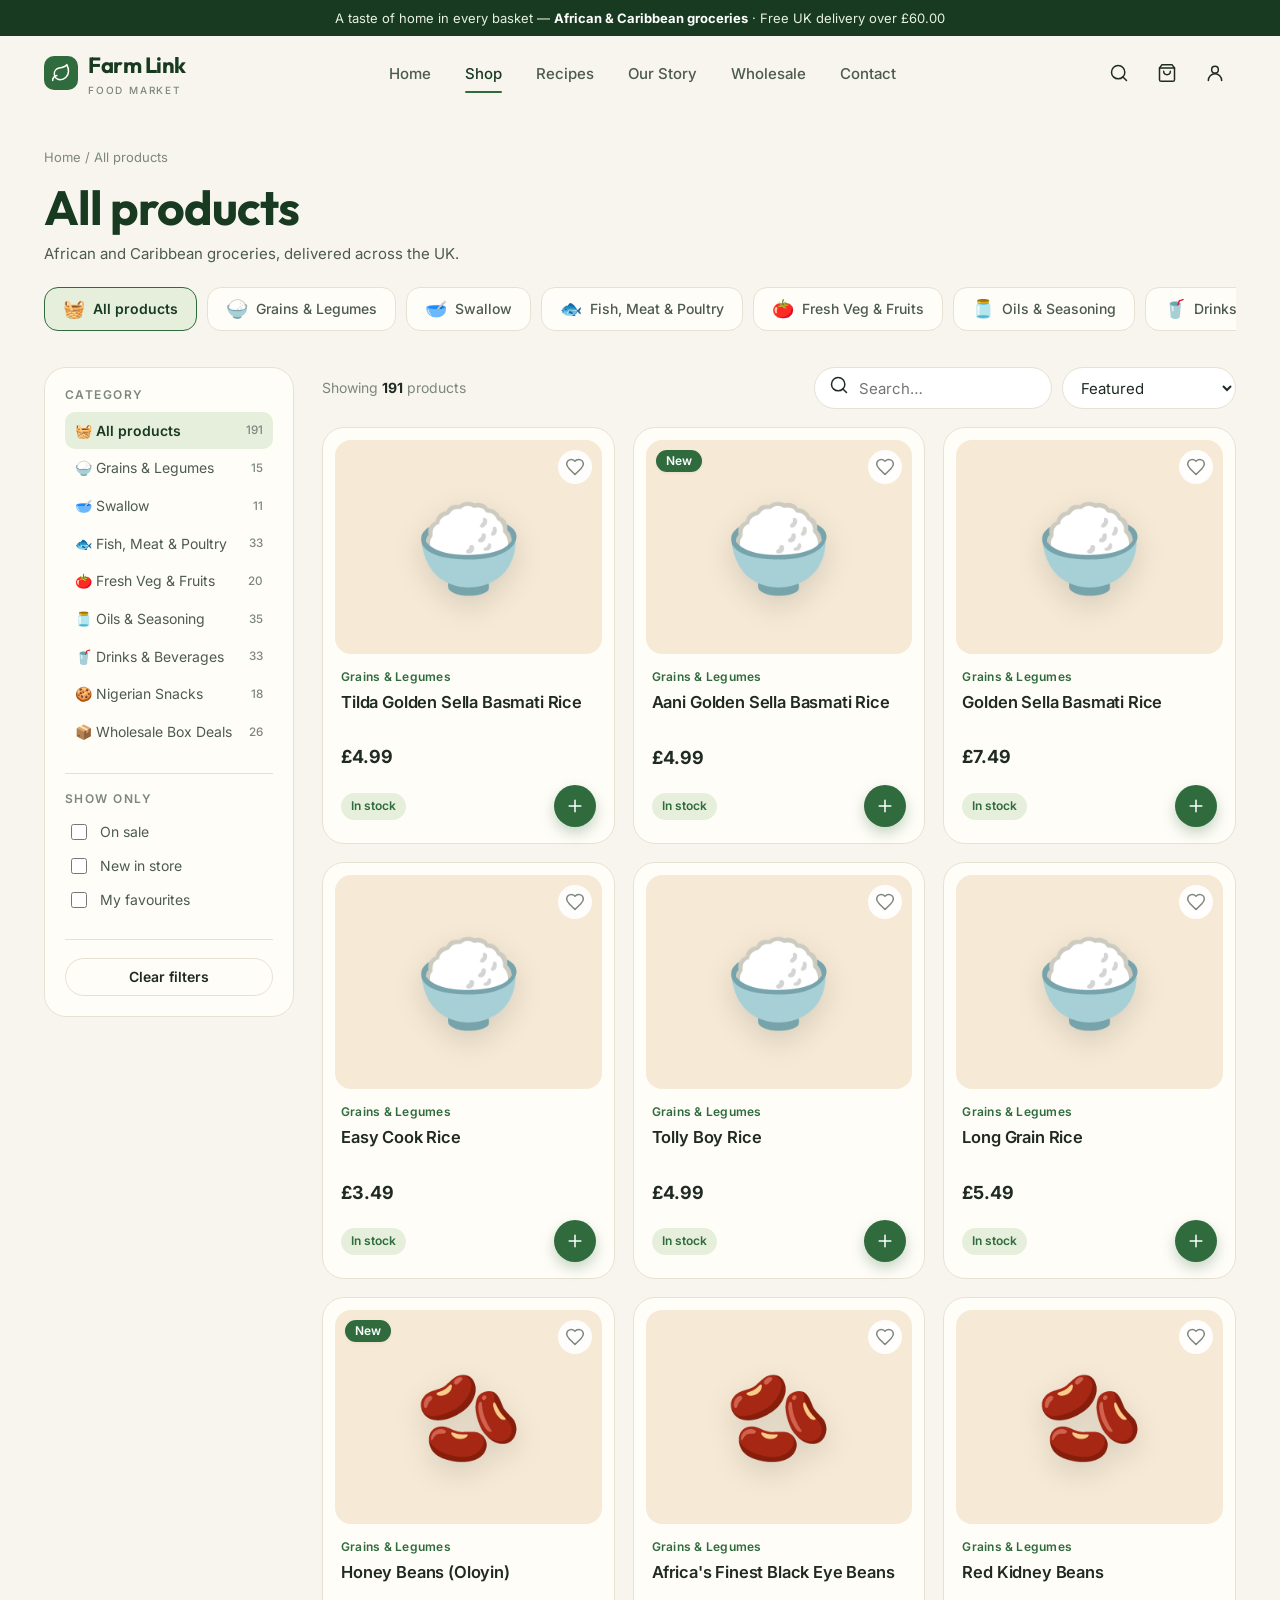
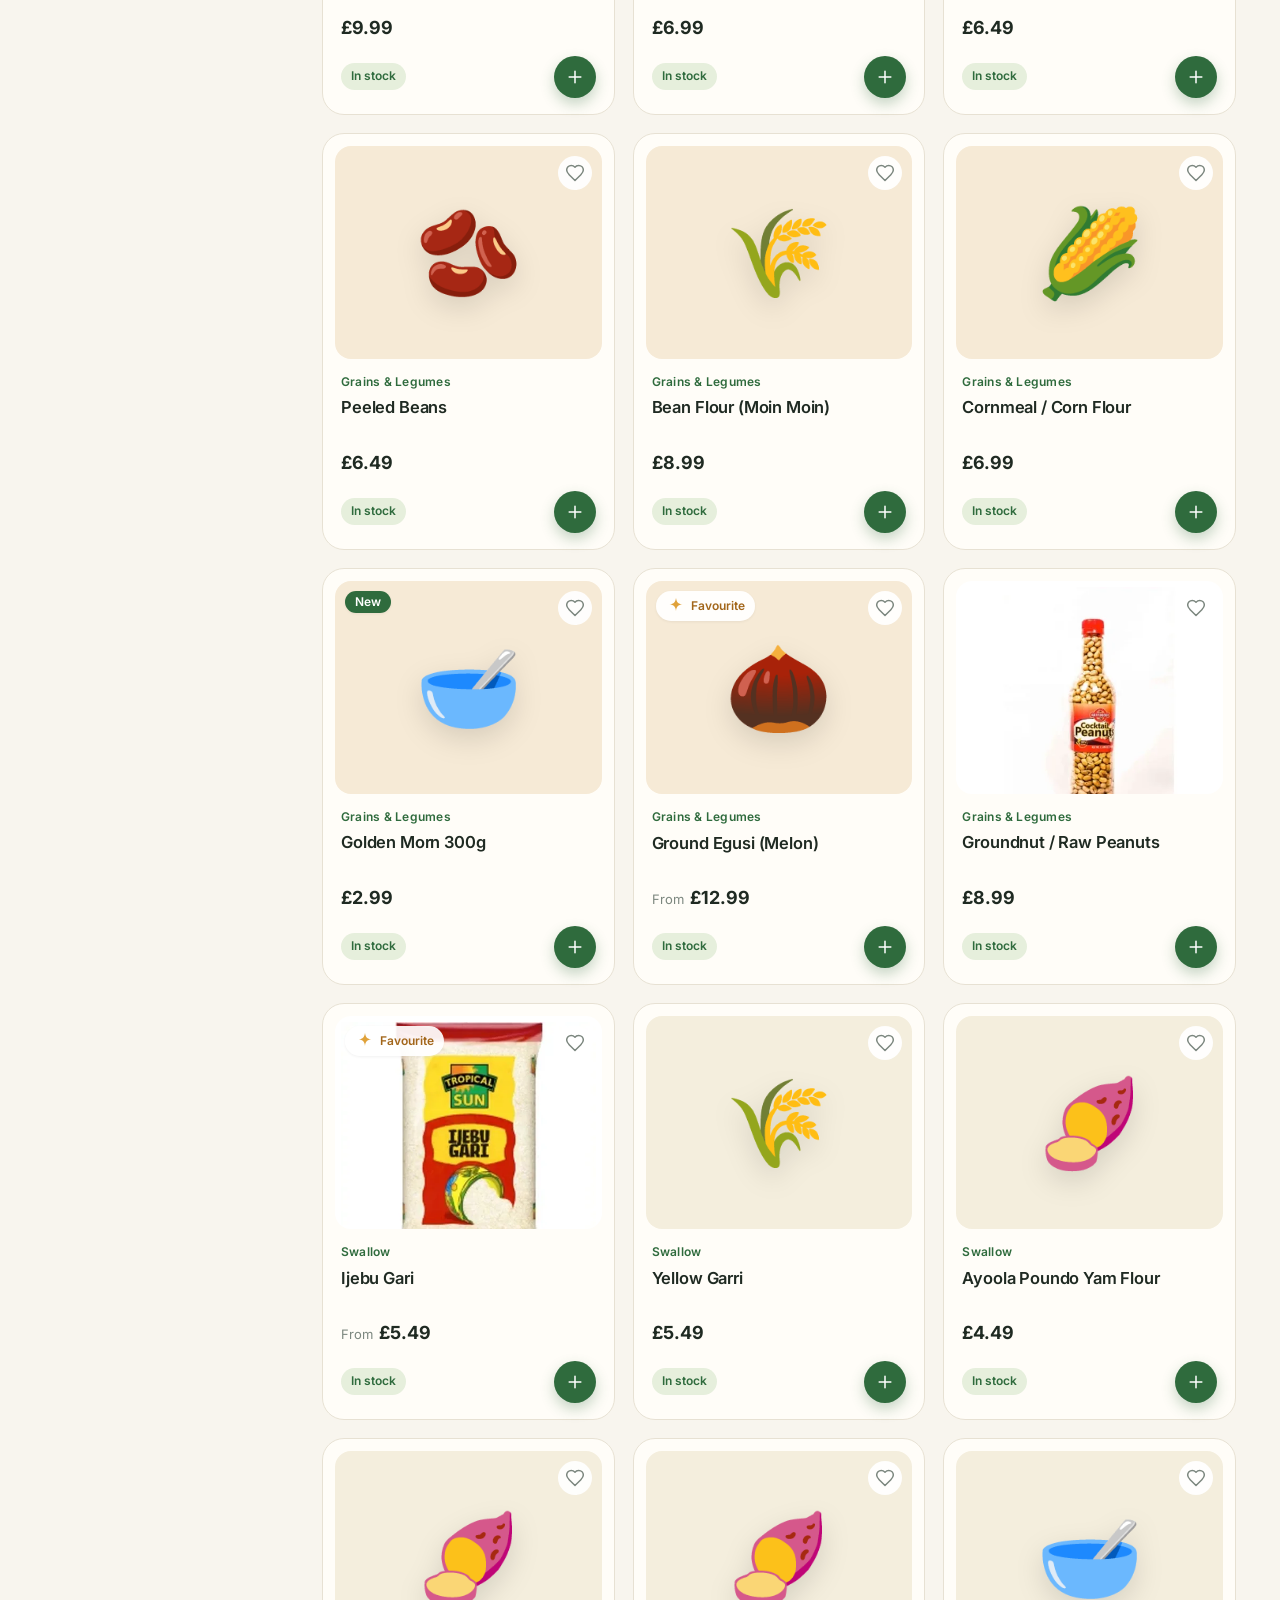
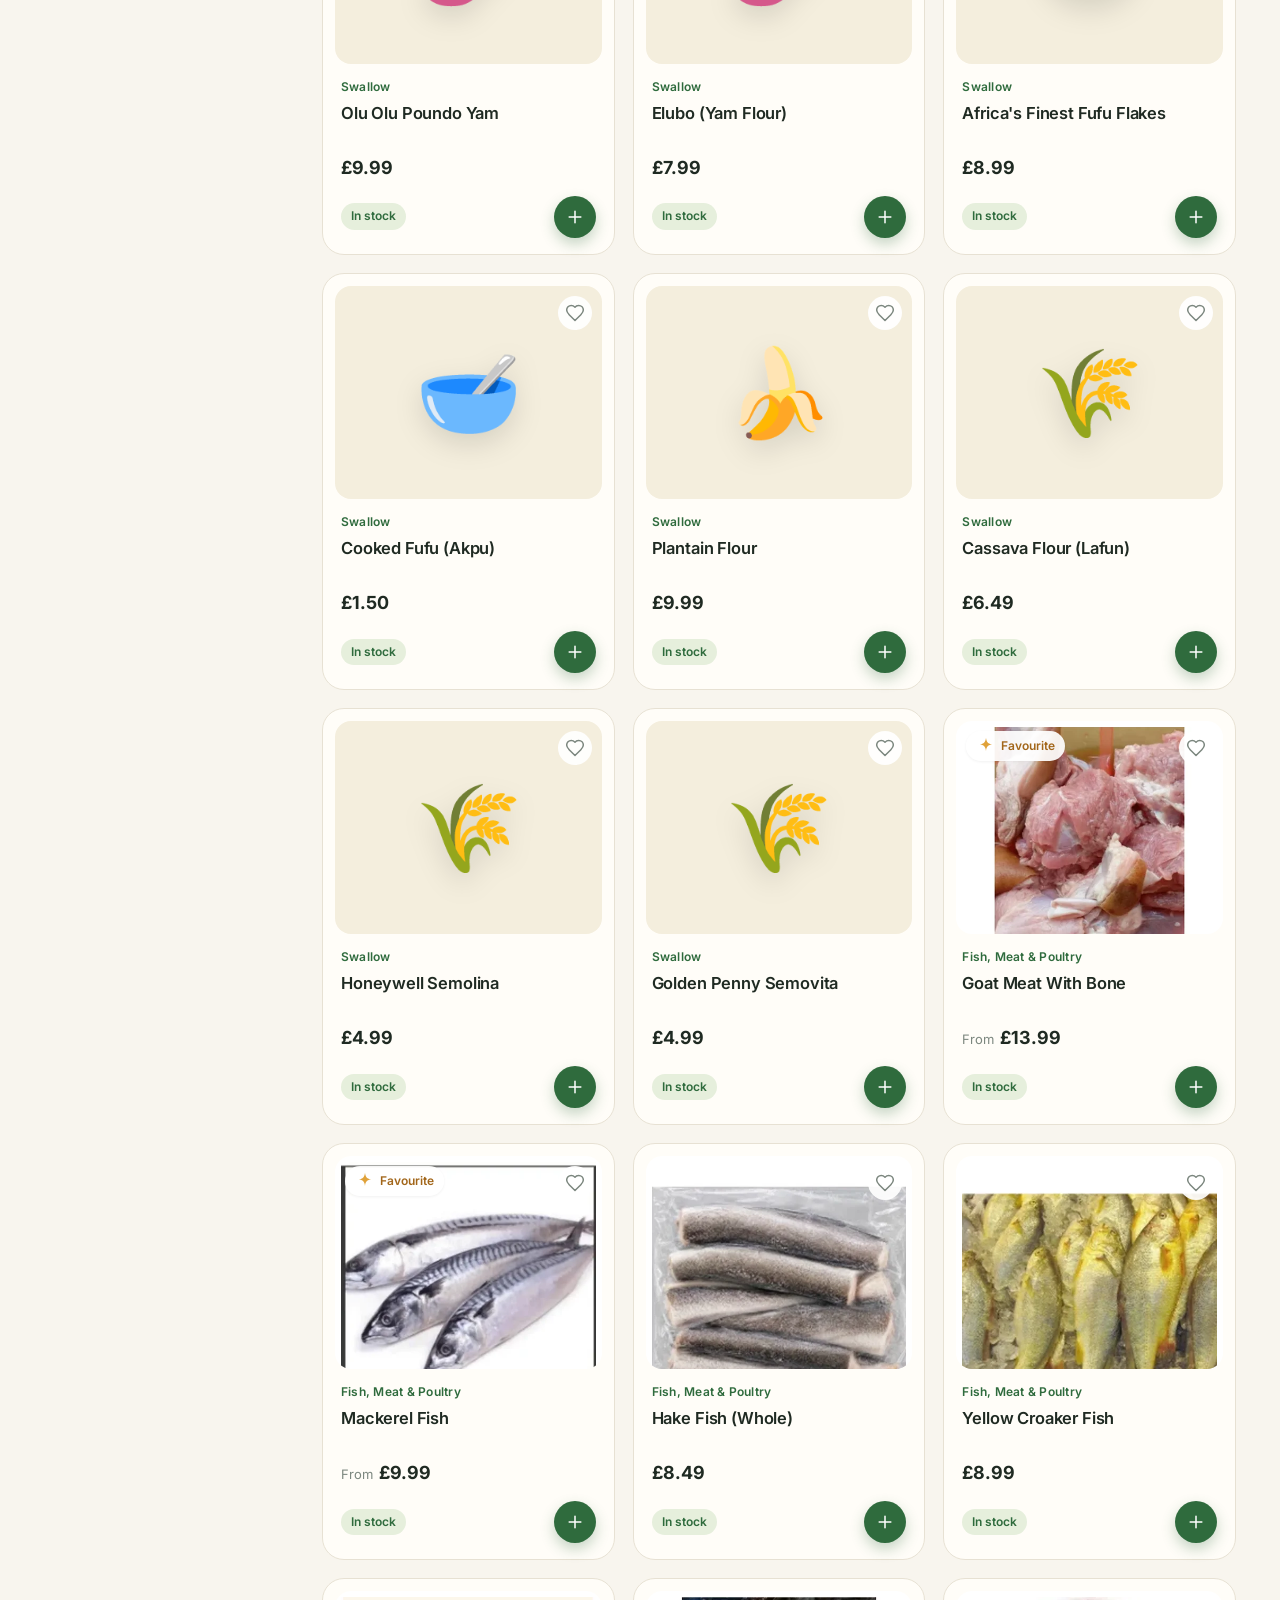
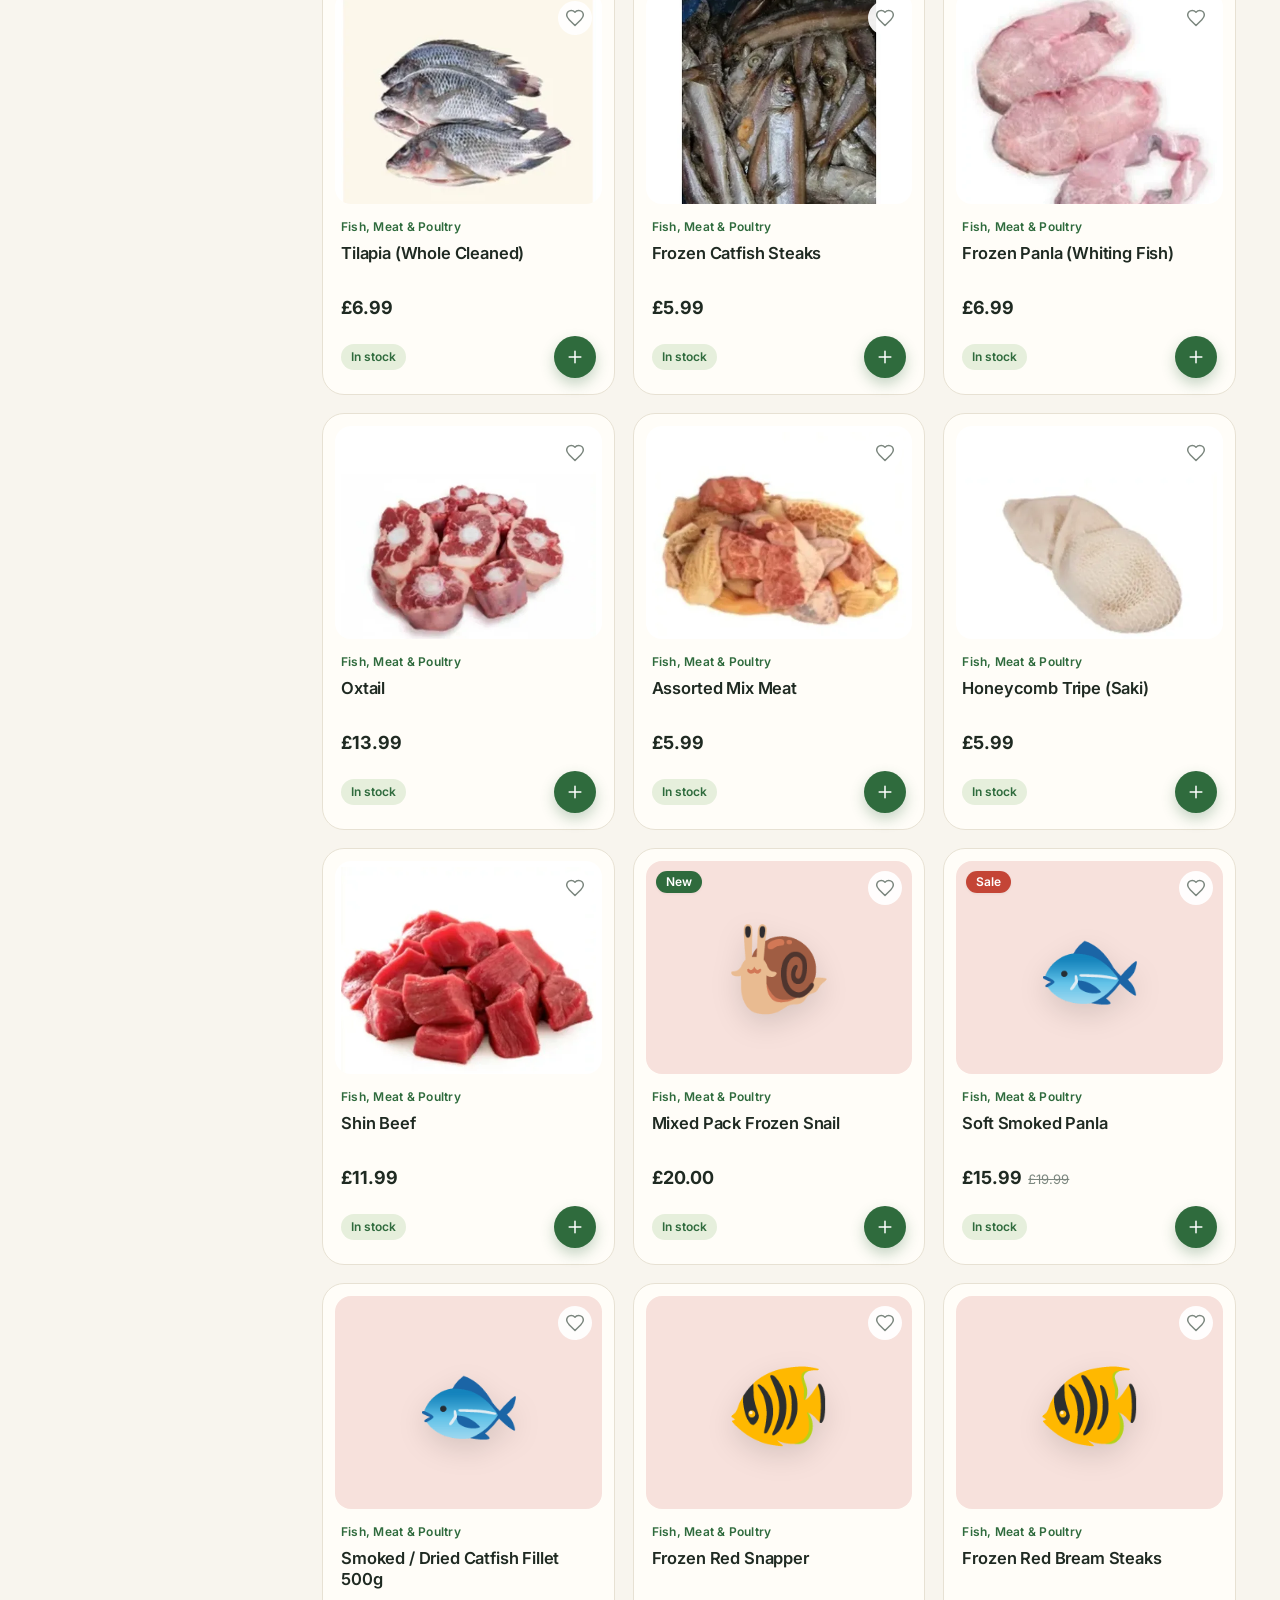
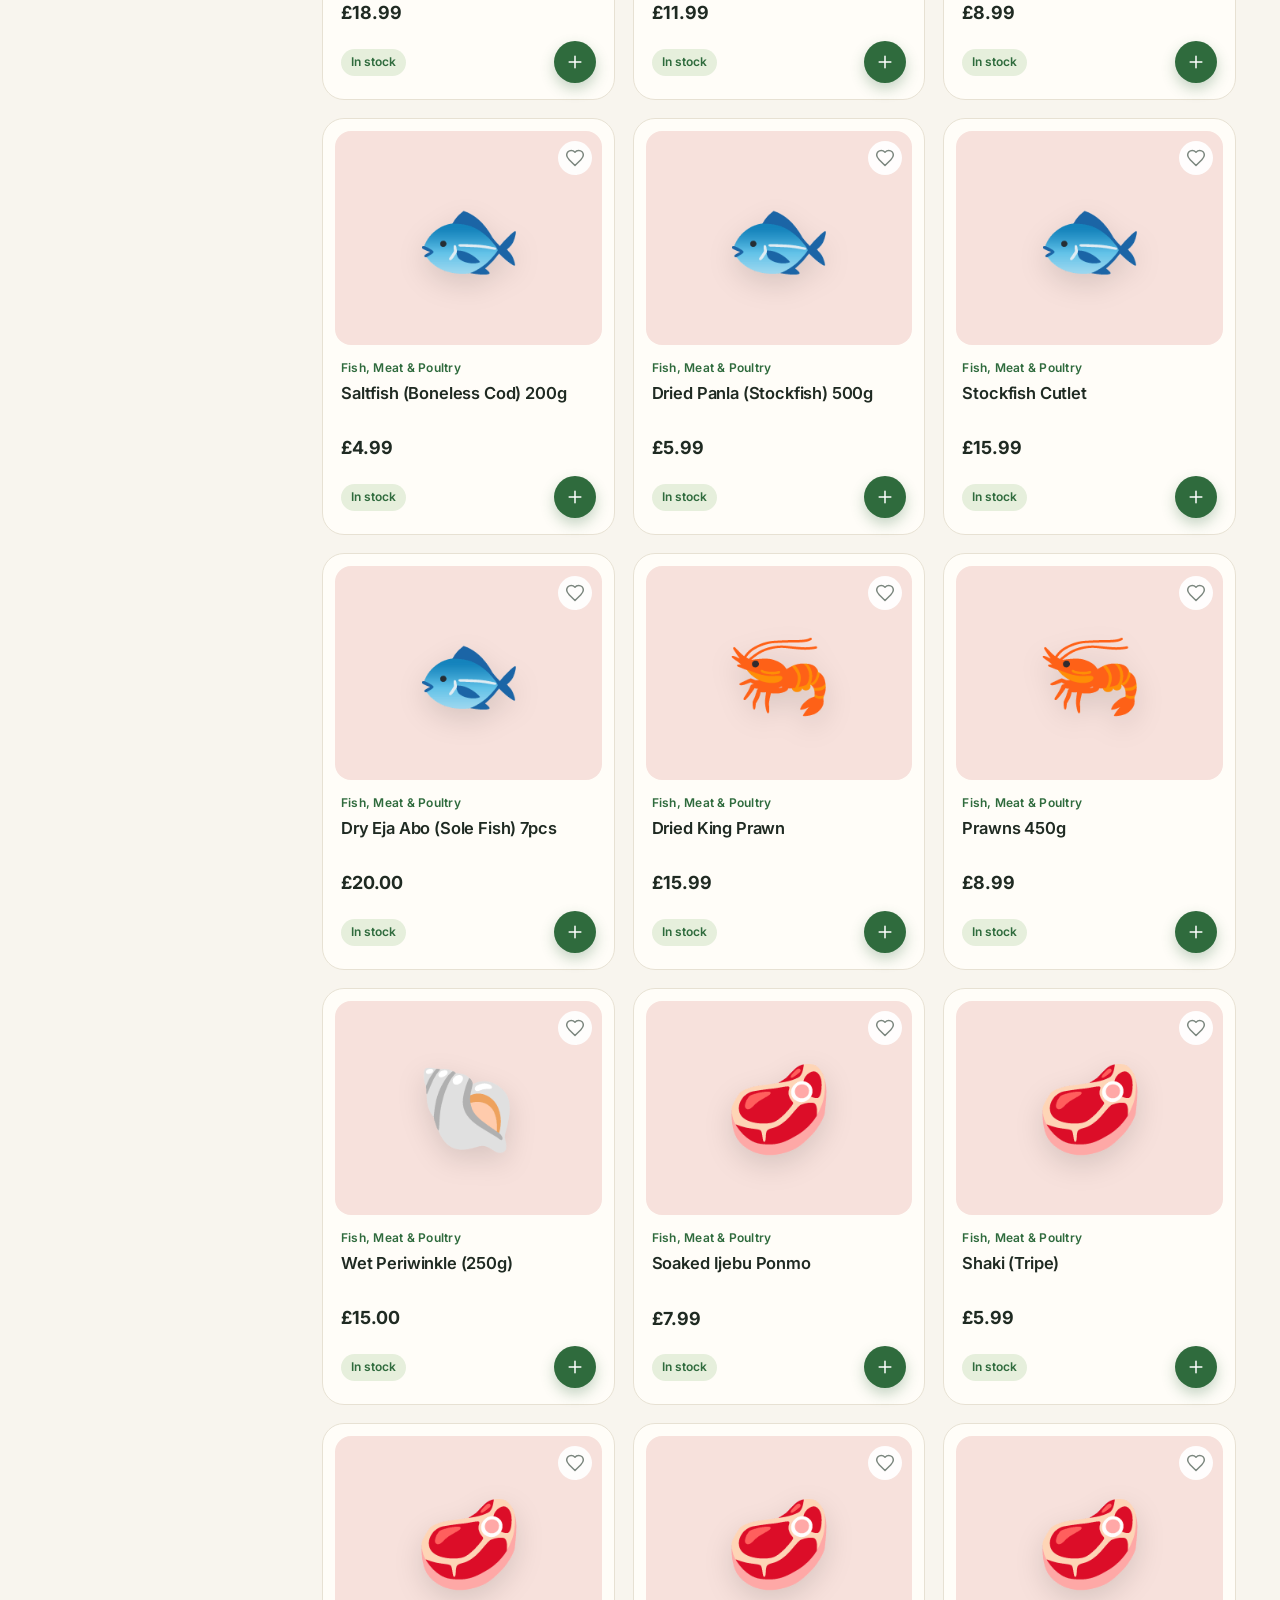
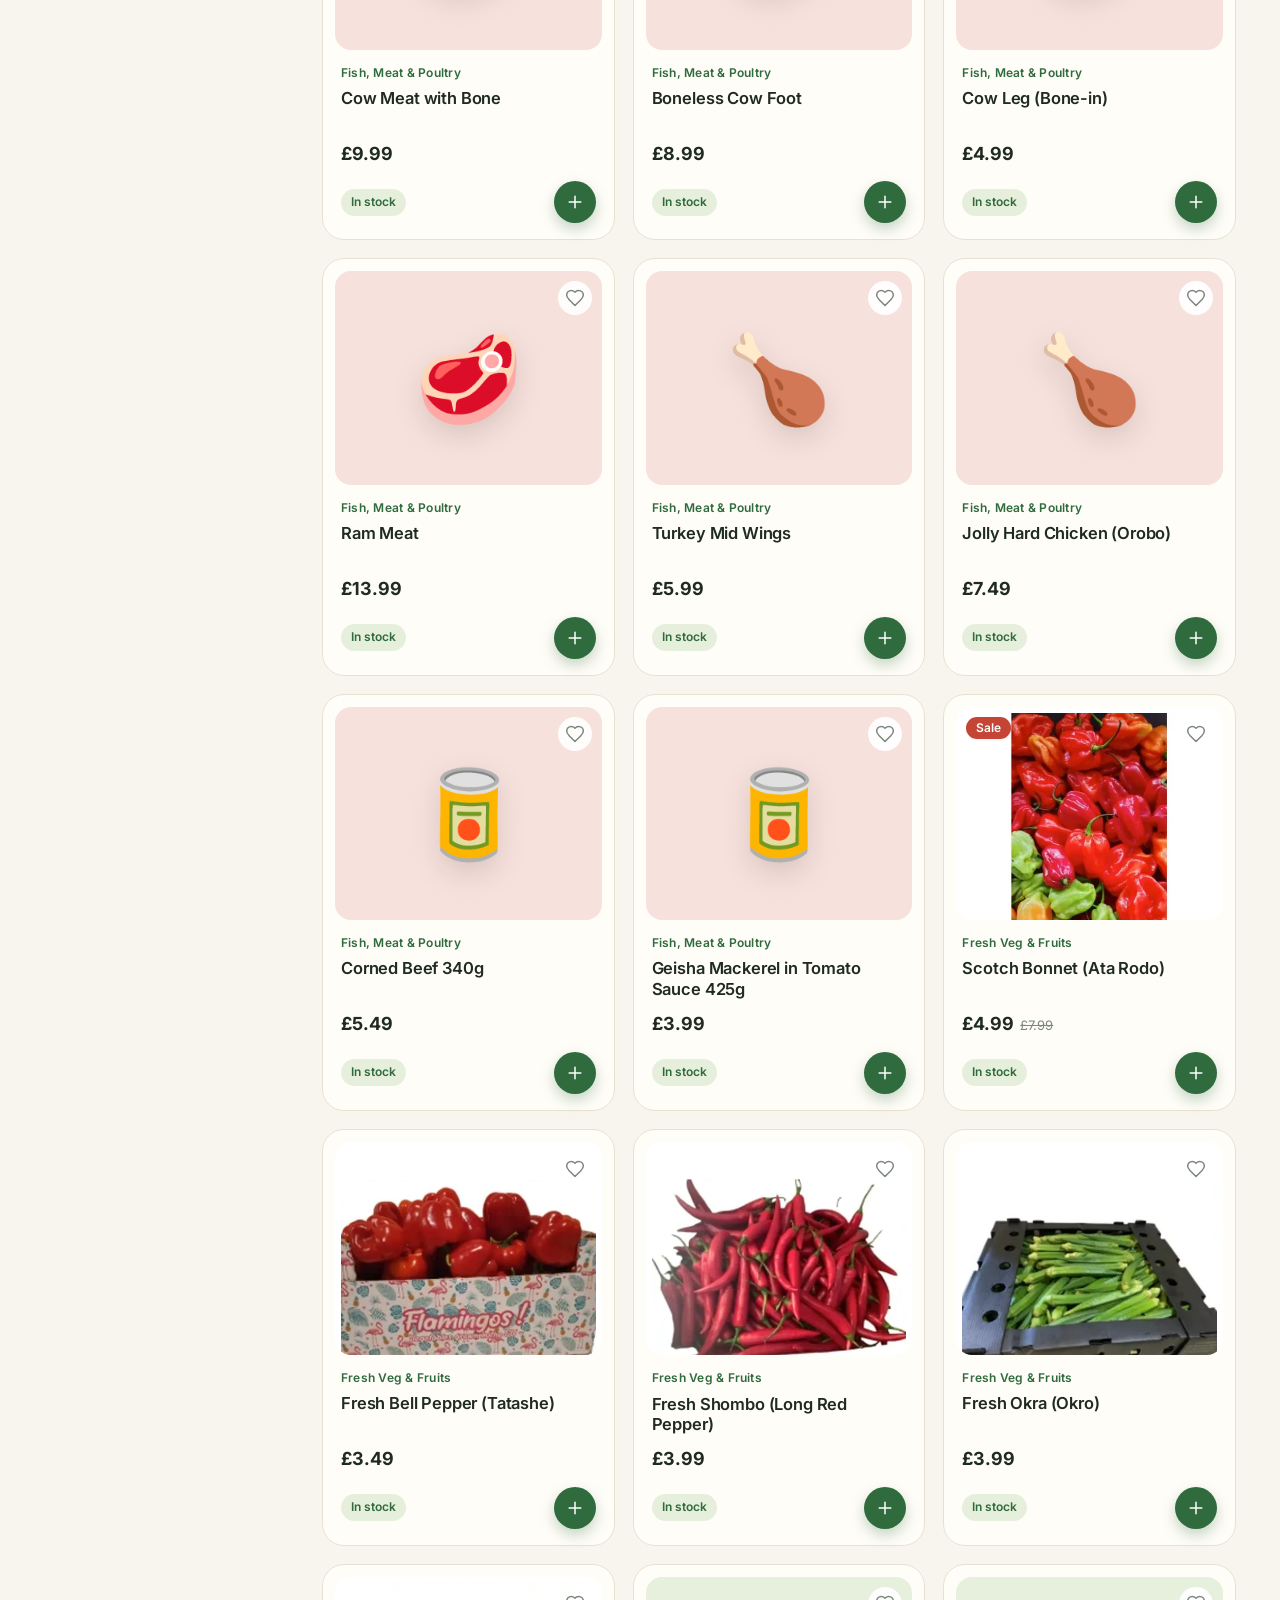
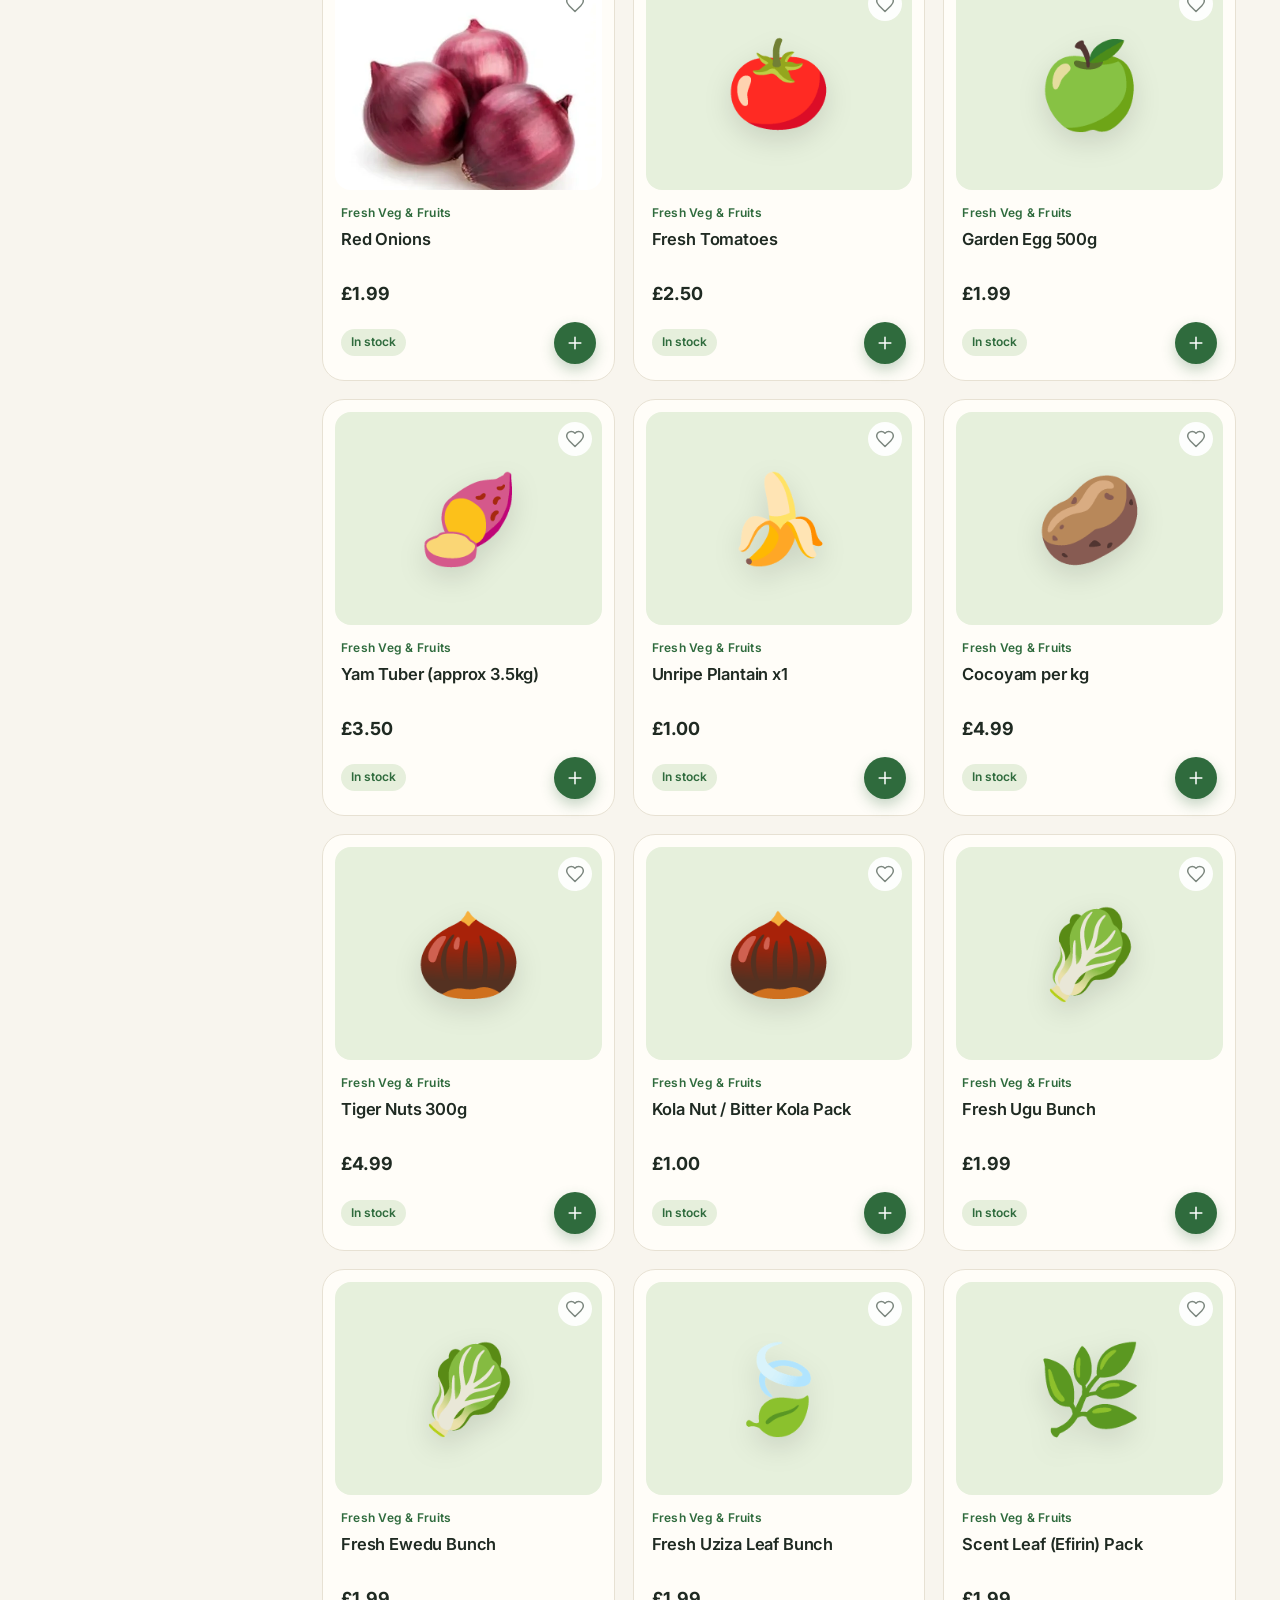
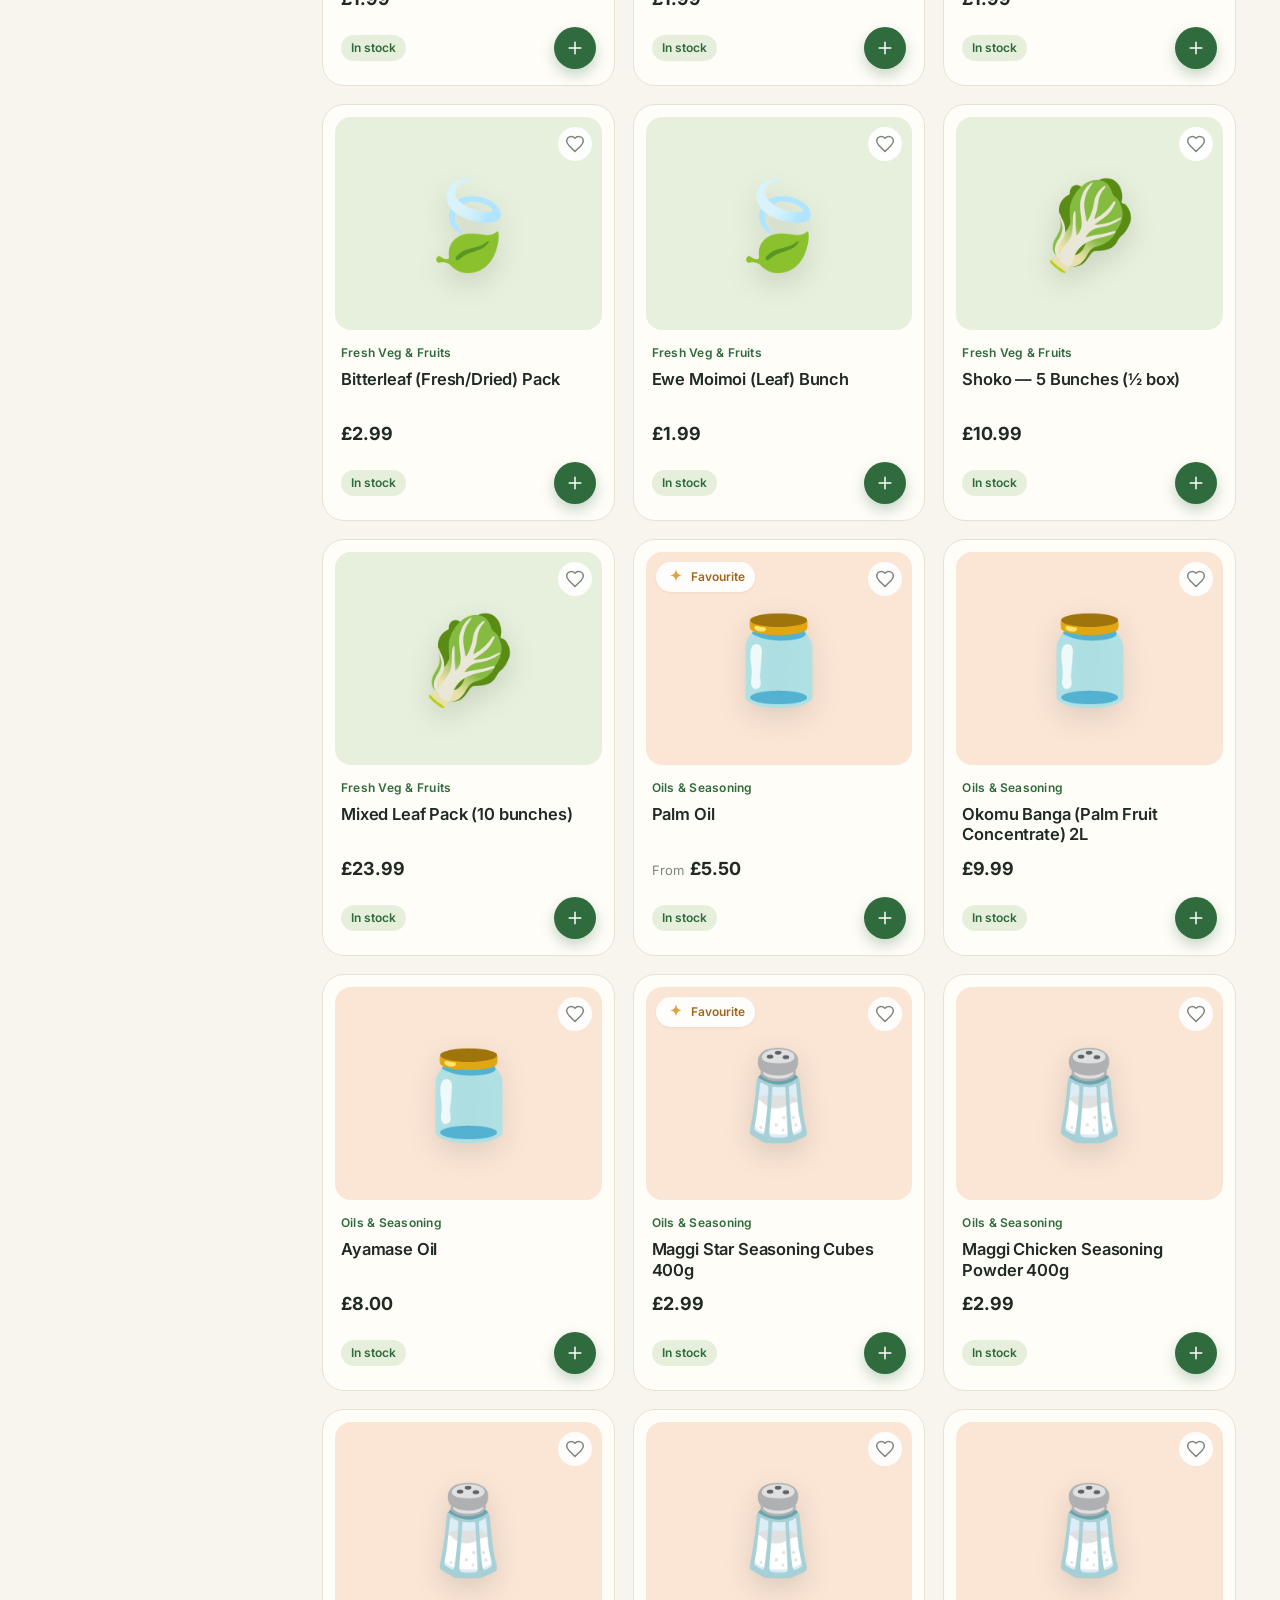
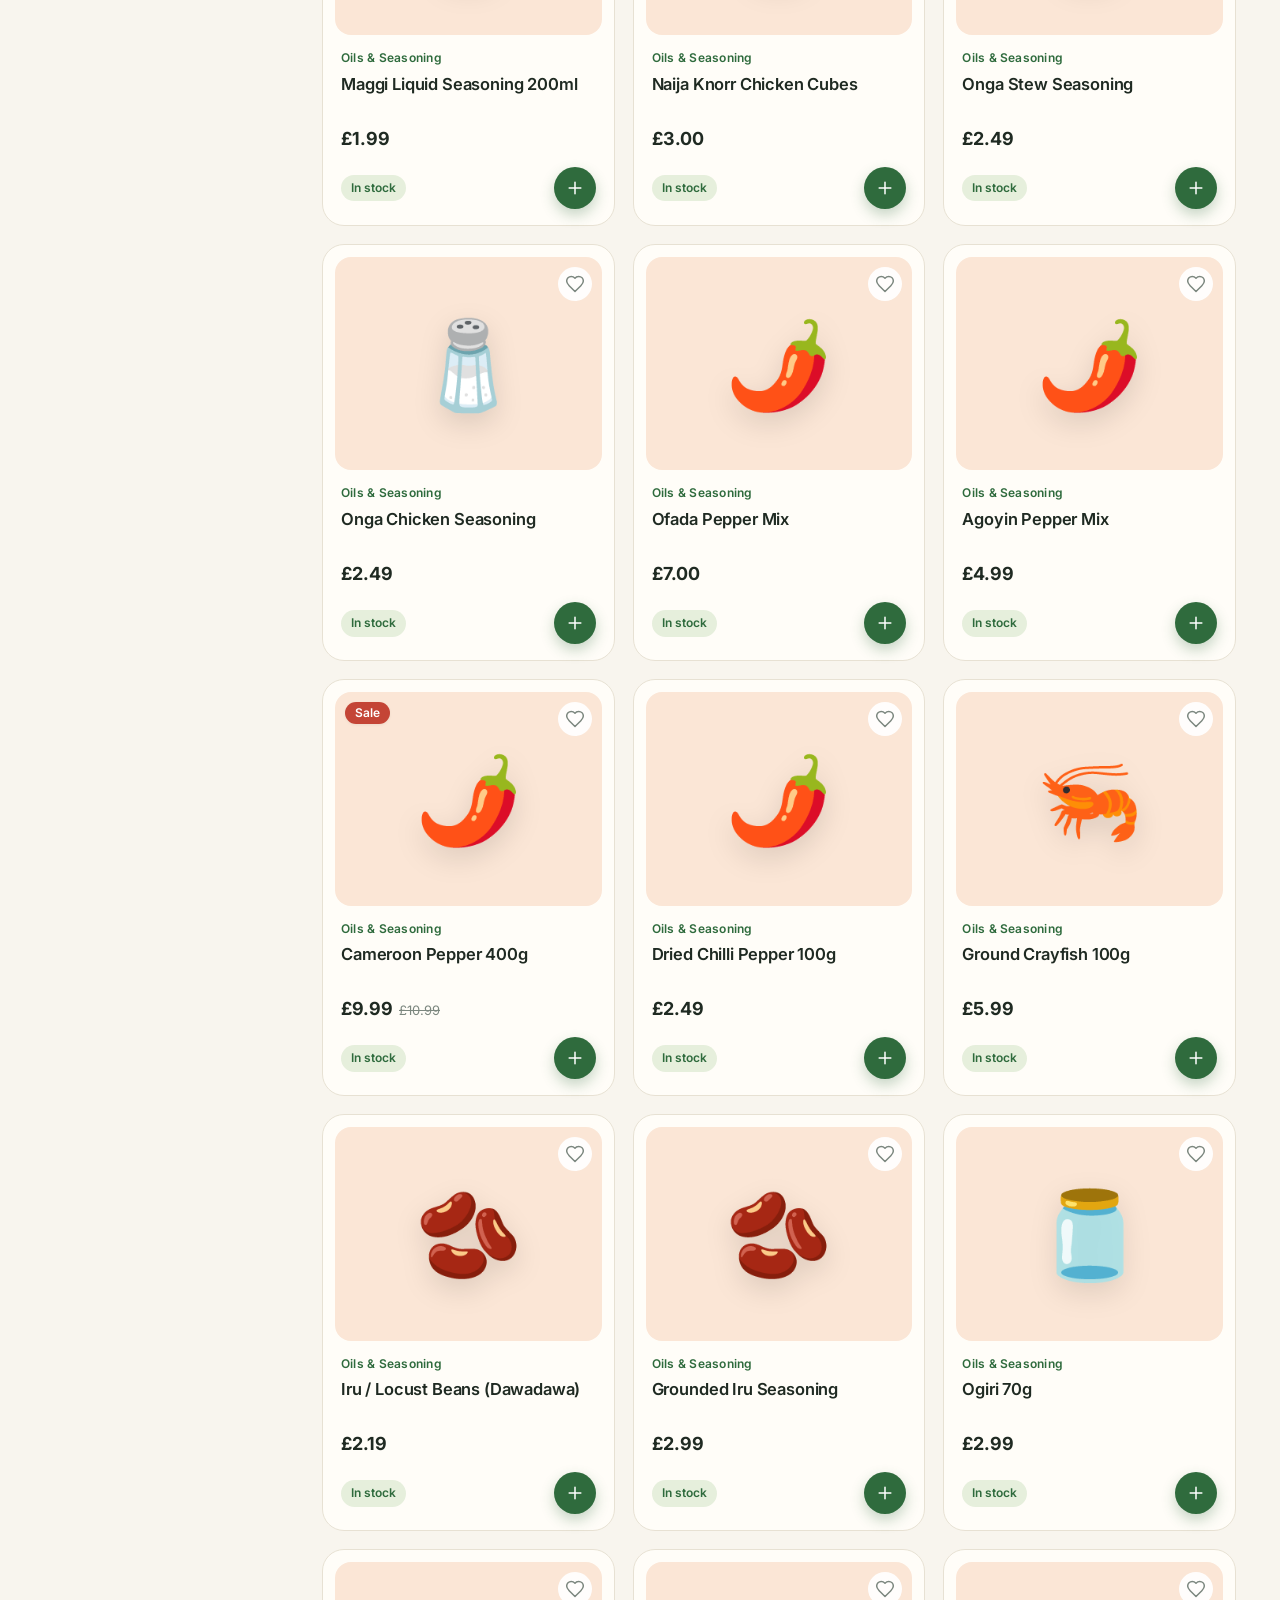
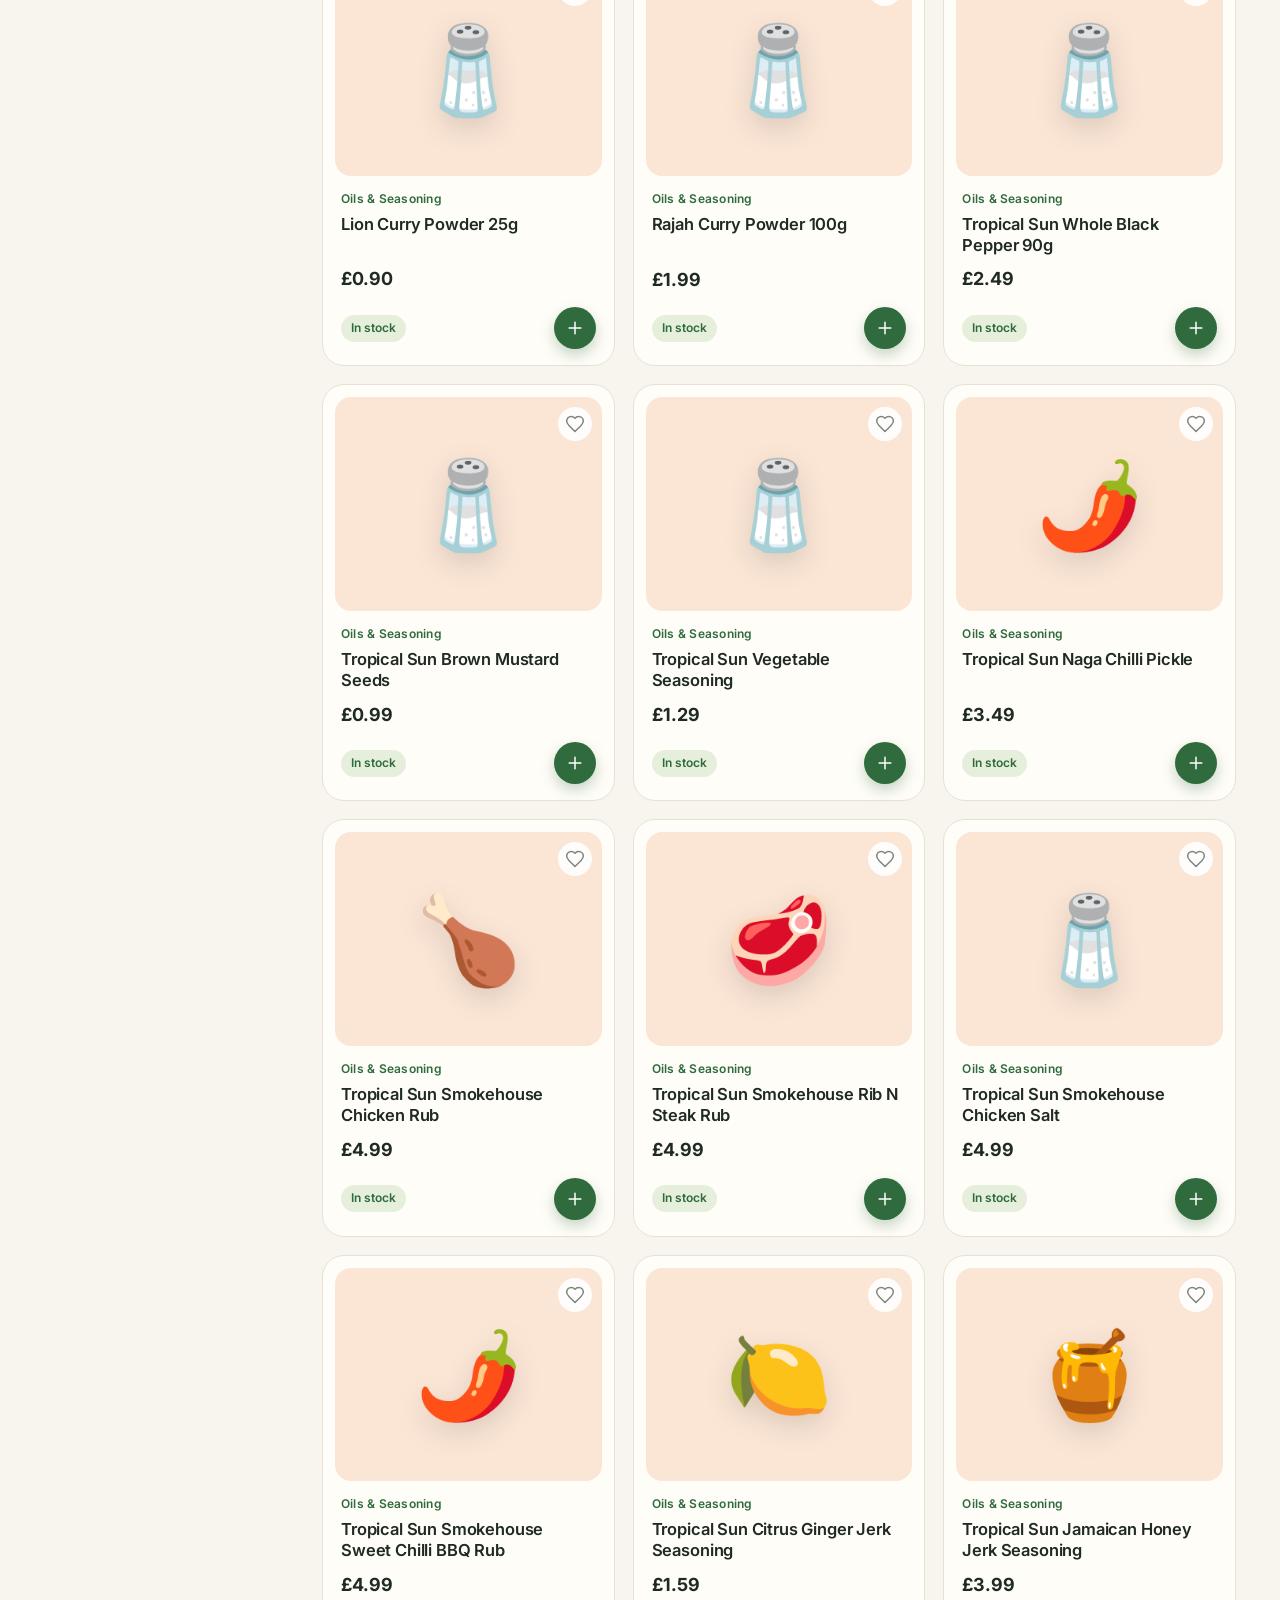
==== commit 0e9ea046: "Load real Farm Link catalogue, photos and brand content Replace the placeholder catalogue with 191 p" ====
--- a/shop.html
+++ b/shop.html
@@ -3,8 +3,8 @@
 <head>
   <meta charset="utf-8">
   <meta name="viewport" content="width=device-width, initial-scale=1">
-  <title>Shop — FarmLink Food Market</title>
-  <meta name="description" content="Browse fresh fruit, veg, dairy, bakery, meat and pantry products from local producers.">
+  <title>Shop — Farm Link Food Market</title>
+  <meta name="description" content="Shop African and Caribbean groceries: grains, swallow, fish and meat, fresh veg, oils and seasoning, drinks, Nigerian snacks and wholesale box deals.">
   <meta name="theme-color" content="#2f6b3d">
   <link rel="icon" href="data:image/svg+xml,<svg xmlns='http://www.w3.org/2000/svg' viewBox='0 0 100 100'><text y='.9em' font-size='90'>🌿</text></svg>">
   <link rel="preconnect" href="https://fonts.googleapis.com">
@@ -20,7 +20,7 @@
       <div class="container">
         <div class="crumbs"><a href="index.html">Home</a> / <span id="crumb">Shop</span></div>
         <h1 id="shop-title">Our products</h1>
-        <p id="shop-sub">Fresh, seasonal and sourced from producers we know by name.</p>
+        <p id="shop-sub">African and Caribbean groceries, delivered across the UK.</p>
         <div class="chips" id="shop-chips"></div>
       </div>
     </section>
@@ -33,13 +33,9 @@
             <div id="filter-cats"></div>
           </div>
           <div class="group">
-            <h4>Producer</h4>
-            <div id="filter-producers"></div>
-          </div>
-          <div class="group">
             <h4>Show only</h4>
-            <label class="check"><input type="checkbox" id="f-seasonal"> Seasonal</label>
-            <label class="check"><input type="checkbox" id="f-offers"> On offer</label>
+            <label class="check"><input type="checkbox" id="f-offers"> On sale</label>
+            <label class="check"><input type="checkbox" id="f-new"> New in store</label>
             <label class="check"><input type="checkbox" id="f-favs"> My favourites</label>
           </div>
           <div class="group">
--- a/css/styles.css
+++ b/css/styles.css
@@ -542,3 +542,76 @@
   .section-head { align-items: flex-start; flex-direction: column; gap: 8px; }
   .panel { padding: 18px; }
 }
+
+/* ---------- Real catalogue additions ---------- */
+.card .media img { object-fit: contain; padding: 6px; }
+.card-cat { font-size: 12px; font-weight: 600; color: var(--green); letter-spacing: .02em; margin-bottom: 4px; }
+.card h3 { min-height: 2.5em; display: -webkit-box; -webkit-line-clamp: 2; -webkit-box-orient: vertical; overflow: hidden; line-height: 1.25; }
+
+.cat-grid.big { grid-template-columns: repeat(4, 1fr); gap: 16px; }
+.cat-grid.big .cat-tile { padding: 14px 14px 18px; align-items: stretch; text-align: left; gap: 4px; }
+.cat-grid.big .cat-tile .thumb { width: 100%; height: auto; aspect-ratio: 4 / 3; border-radius: 14px; font-size: 72px; margin-bottom: 10px; }
+.cat-grid.big .cat-tile .thumb img { object-fit: contain; padding: 8px; }
+.cat-grid.big .cat-tile b { font-size: 16px; text-align: left; }
+.cat-grid.big .cat-tile span:not(.emoji) { font-size: 13px; color: var(--ink-3); }
+
+.season-tile .thumb img, .reorder .thumb img, .cart-line .thumb img, .search-result .thumb img { object-fit: contain; }
+.reorder .thumb, .cart-line .thumb, .search-result .thumb { border: 1px solid var(--line); }
+
+/* Story */
+.story { display: grid; grid-template-columns: 1fr 1.1fr; gap: 40px; align-items: center; background: #f6ecd9; border: 1px solid #eedfc2; border-radius: 28px; padding: 36px; }
+.story-collage { display: grid; grid-template-columns: 1fr 1fr; gap: 12px; }
+.story-collage > div { border-radius: 18px; overflow: hidden; box-shadow: var(--shadow); }
+.story-collage > div:nth-child(2) { transform: translateY(18px); }
+.story-collage > div:nth-child(3) { transform: translateY(-6px); }
+.story-collage .thumb { aspect-ratio: 1; font-size: 64px; }
+.story-collage .thumb img { object-fit: contain; padding: 10px; }
+.story-copy h2 { font-size: clamp(28px, 3.4vw, 42px); color: var(--green-ink); font-weight: 700; margin: 12px 0 14px; }
+.story-copy > p { color: var(--ink-2); font-size: 16.5px; max-width: 520px; }
+.story-points { display: grid; grid-template-columns: repeat(4, 1fr); gap: 14px; margin-top: 28px; }
+.story-points div { display: flex; flex-direction: column; gap: 2px; }
+.story-points .ic { width: 46px; height: 46px; border-radius: 14px; background: #fff; color: var(--green); display: grid; place-items: center; margin-bottom: 8px; border: 1px solid #eedfc2; }
+.story-points b { font-size: 14px; }
+.story-points span:not(.ic) { font-size: 12.5px; color: var(--ink-3); }
+
+/* Recipes */
+.recipes { display: grid; grid-template-columns: repeat(4, 1fr); gap: 18px; }
+.recipe { display: flex; flex-direction: column; background: var(--surface); border: 1px solid var(--line); border-radius: 22px; overflow: hidden; transition: transform .2s, box-shadow .2s; }
+.recipe:hover { transform: translateY(-3px); box-shadow: var(--shadow); }
+.recipe-art { aspect-ratio: 16 / 10; background: radial-gradient(circle at 50% 60%, #fff 0 30%, transparent 31%), var(--tint); display: grid; place-items: center; font-size: 84px; }
+.recipe-art span { filter: drop-shadow(0 12px 14px rgba(0, 0, 0, .15)); }
+.recipe-body { display: flex; flex-direction: column; gap: 8px; padding: 18px 18px 20px; flex: 1; }
+.recipe-body h3 { font-size: 20px; font-weight: 600; }
+.recipe-body p { font-size: 14px; color: var(--ink-3); flex: 1; }
+.recipe-count { display: inline-flex; align-items: center; gap: 6px; font-size: 12.5px; font-weight: 600; color: var(--green); margin-bottom: 6px; }
+.recipe .btn { align-self: flex-start; }
+
+/* Wholesale promo photos */
+.promo-photos { display: grid; grid-template-columns: 1fr 1fr; gap: 14px; padding: 28px 28px 28px 0; }
+.promo-photos > div { border-radius: 20px; overflow: hidden; background: #fff; }
+.promo-photos .thumb { aspect-ratio: 1; }
+.promo-photos .thumb img { object-fit: contain; padding: 8px; }
+
+@media (max-width: 1100px) {
+  .recipes { grid-template-columns: repeat(2, 1fr); }
+  .story { grid-template-columns: 1fr; }
+  .story-art { max-width: 460px; }
+}
+@media (max-width: 860px) {
+  .promo-photos { padding: 0 24px 28px; }
+  .story-points { grid-template-columns: repeat(2, 1fr); }
+}
+@media (max-width: 640px) {
+  .cat-grid.big { grid-template-columns: repeat(2, 1fr); gap: 10px; }
+  .cat-grid.big .cat-tile .thumb { font-size: 48px; }
+  .cat-grid.big .cat-tile b { font-size: 14px; }
+  .recipes { grid-template-columns: 1fr; }
+  .story { padding: 22px; }
+  .card-cat { font-size: 11px; }
+}
+@media (max-width: 640px) {
+  .trust { display: grid; grid-template-columns: 1fr 1fr; gap: 14px 10px; }
+  .trust-item .ti-icon { width: 32px; height: 32px; flex: none; }
+  .trust-item b { font-size: 13px; }
+  .trust-item span { font-size: 11.5px; }
+}
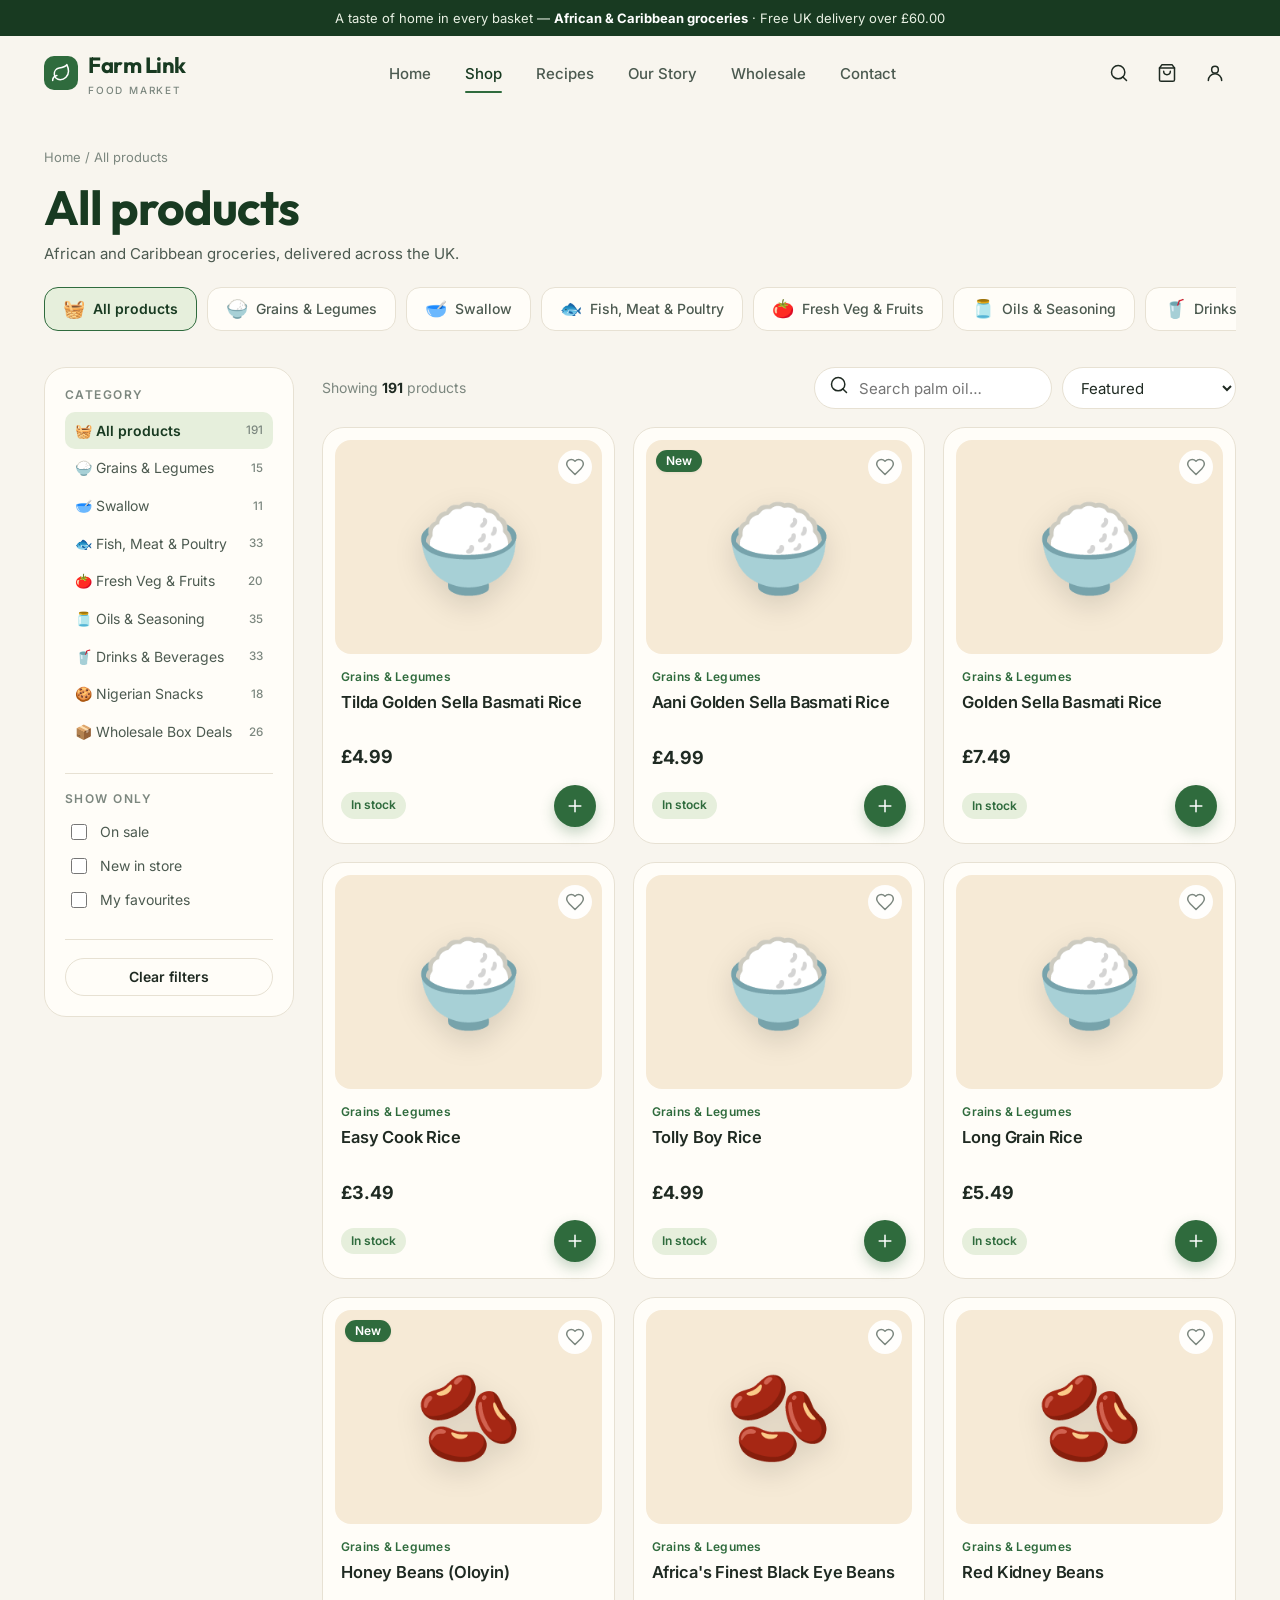
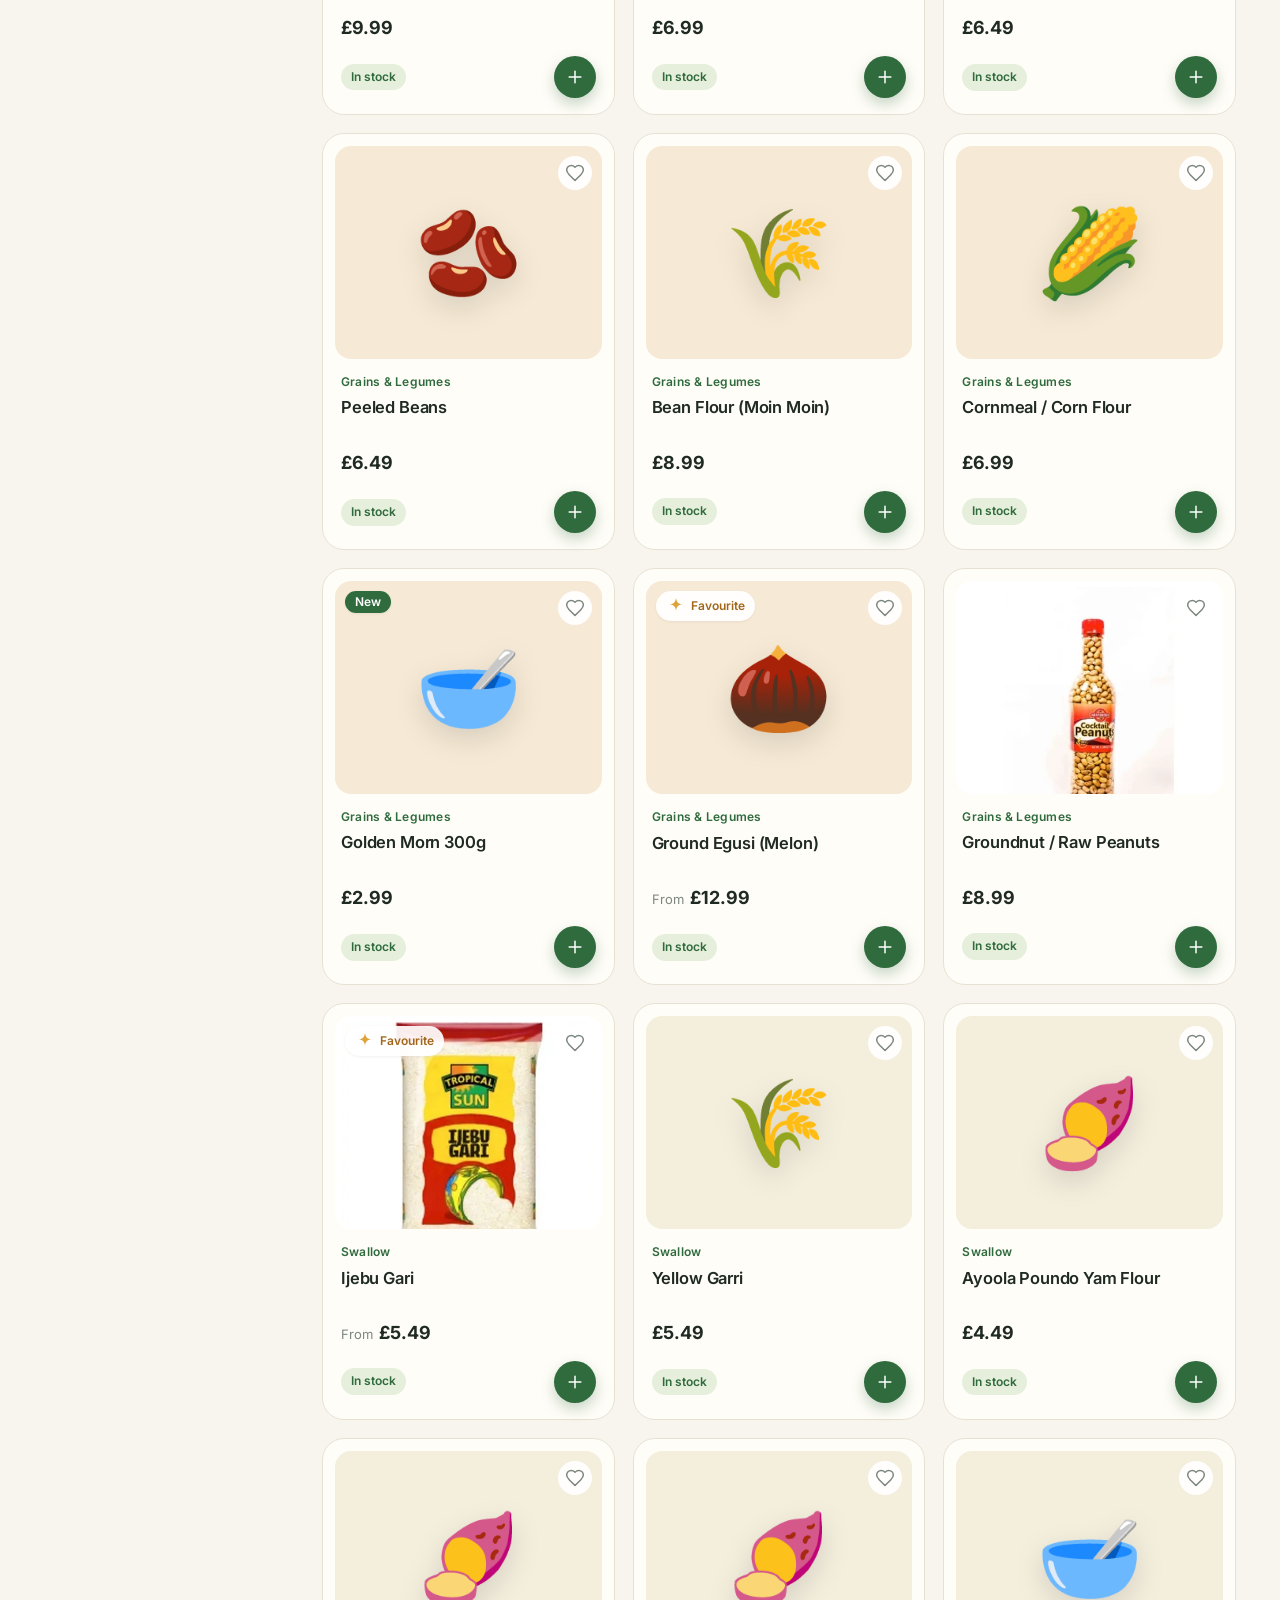
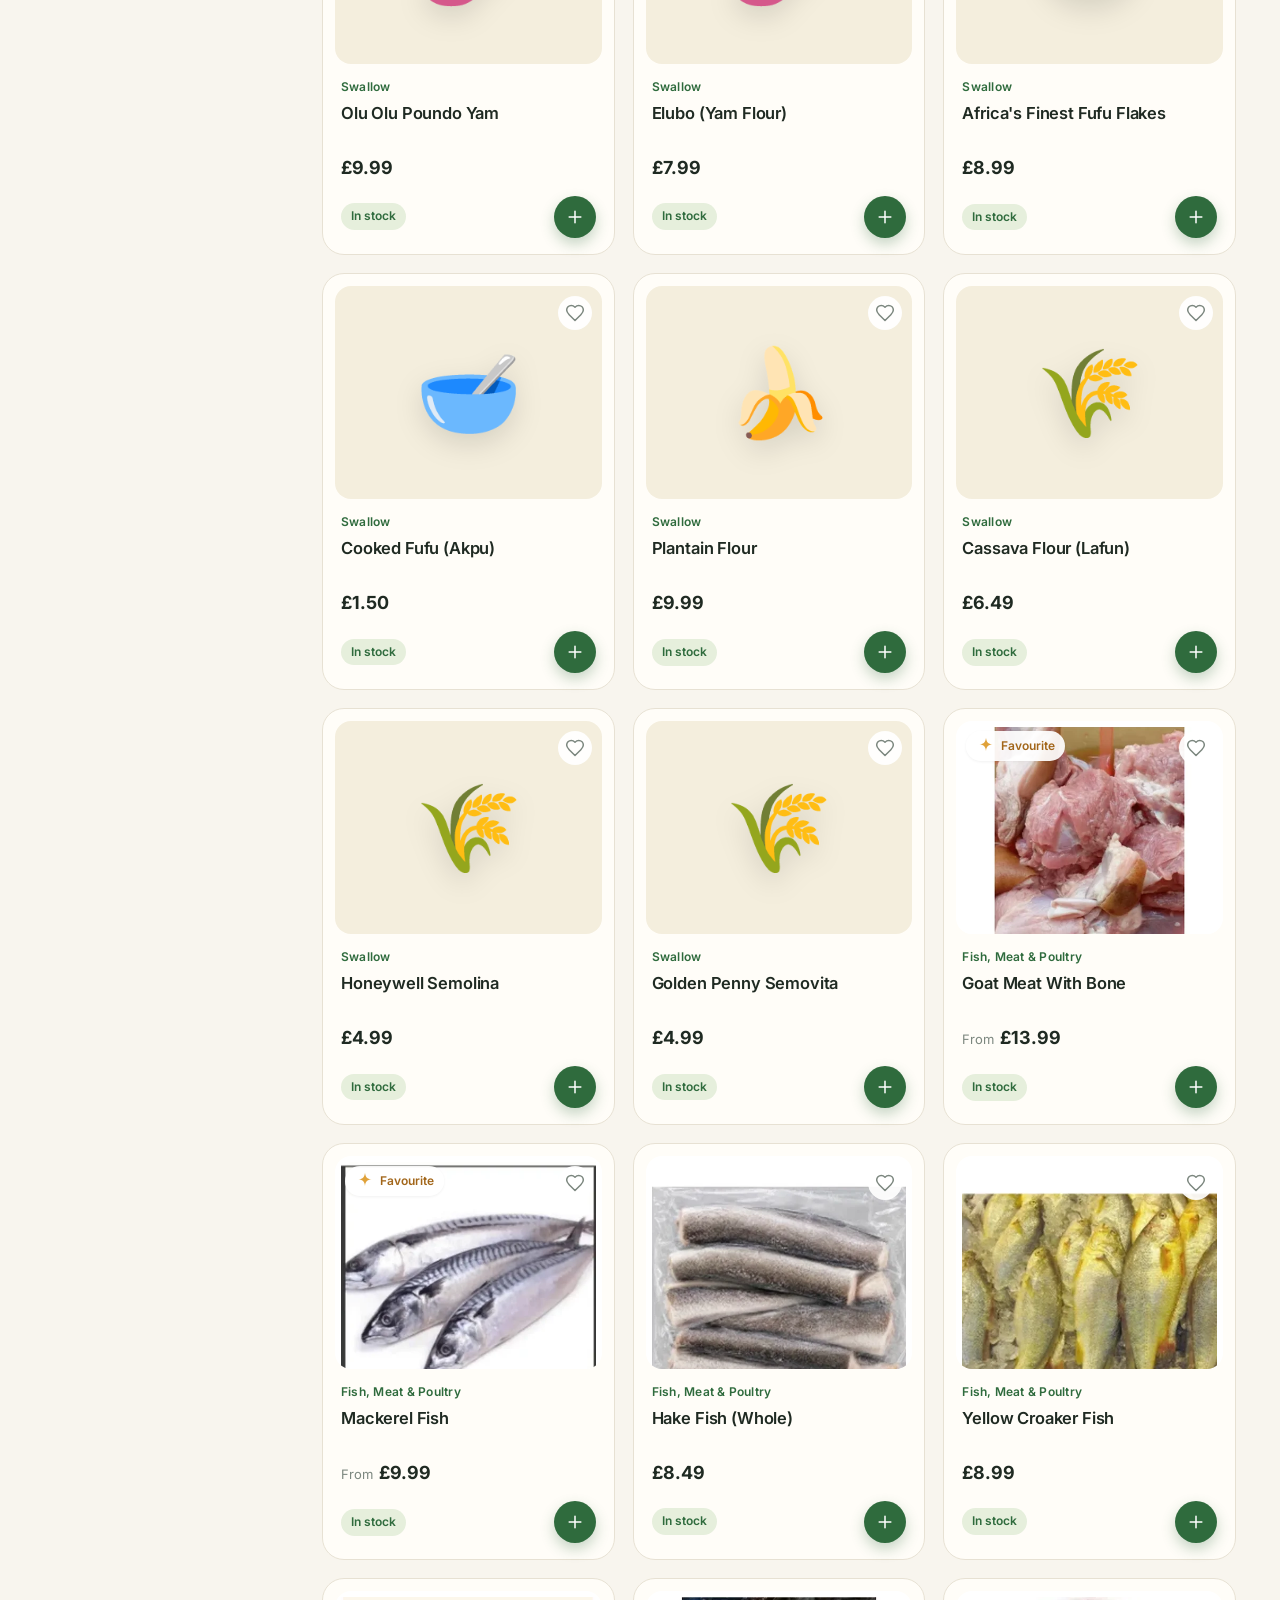
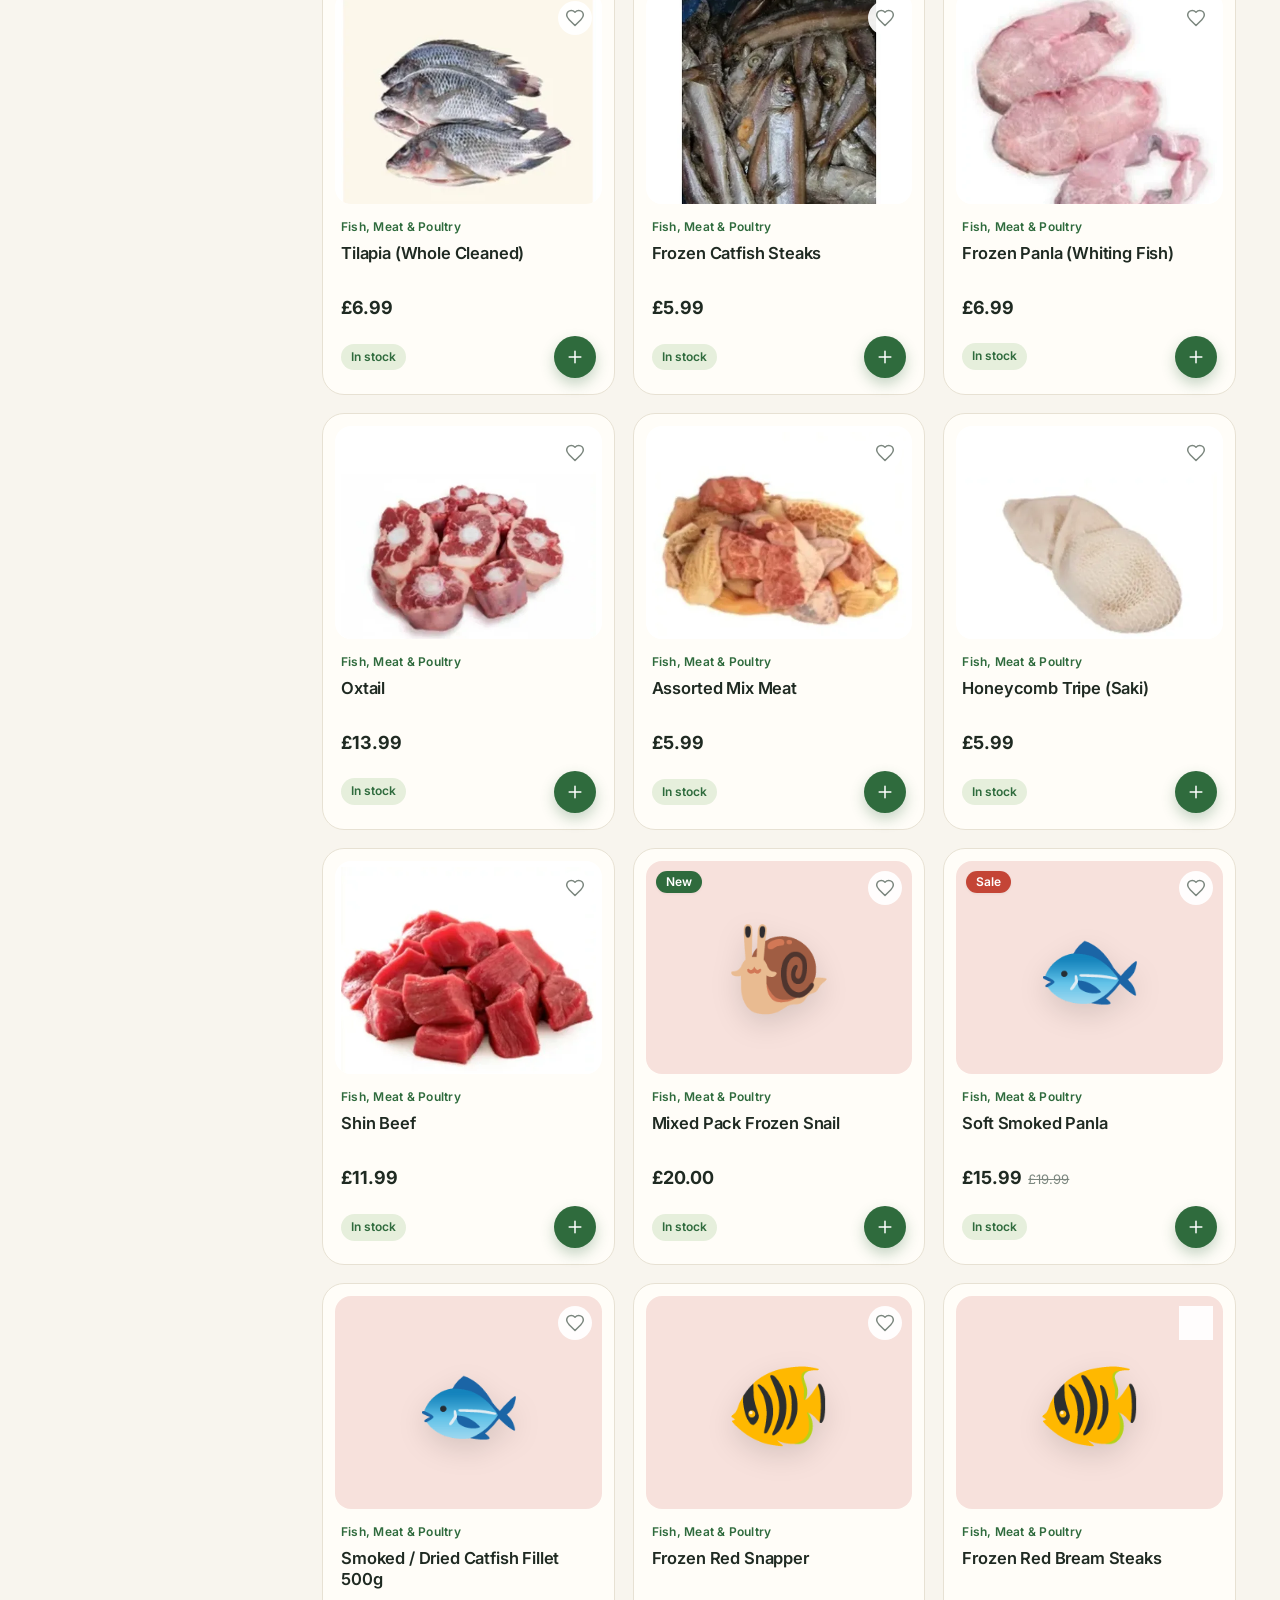
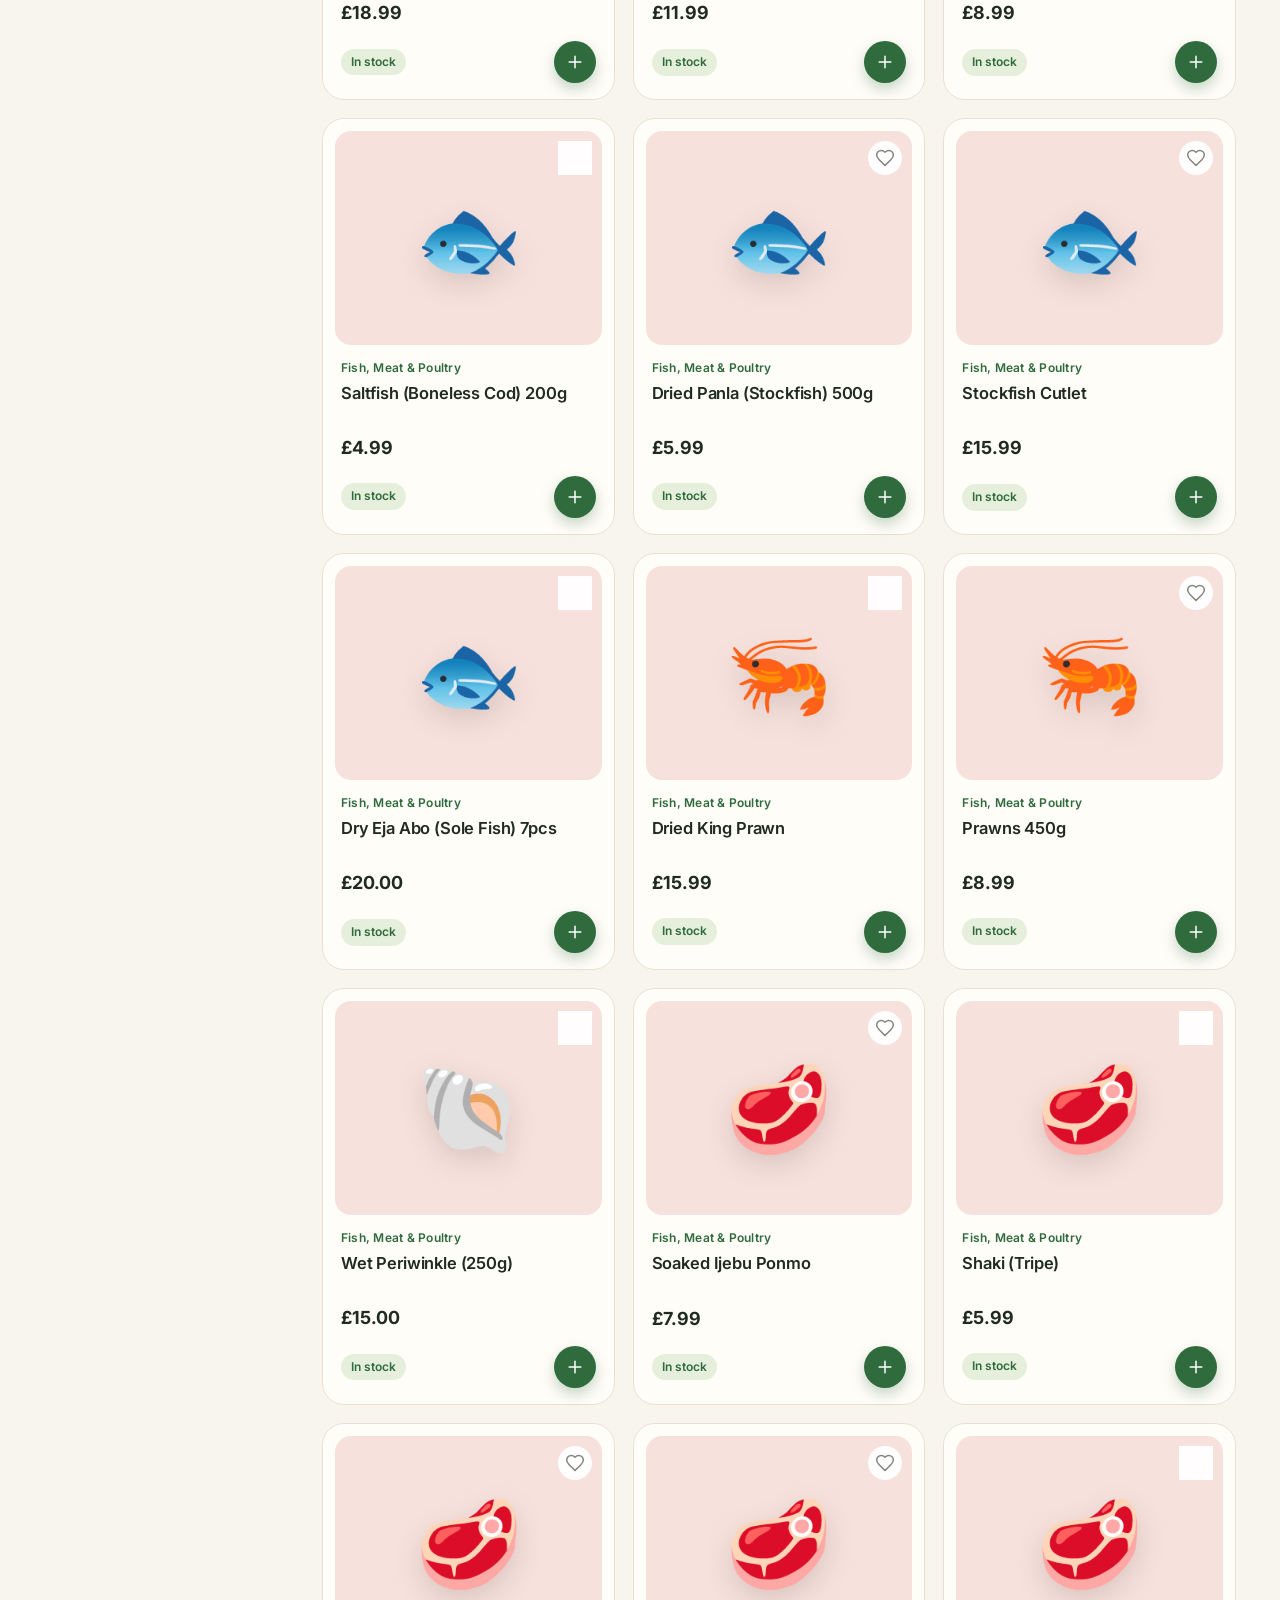
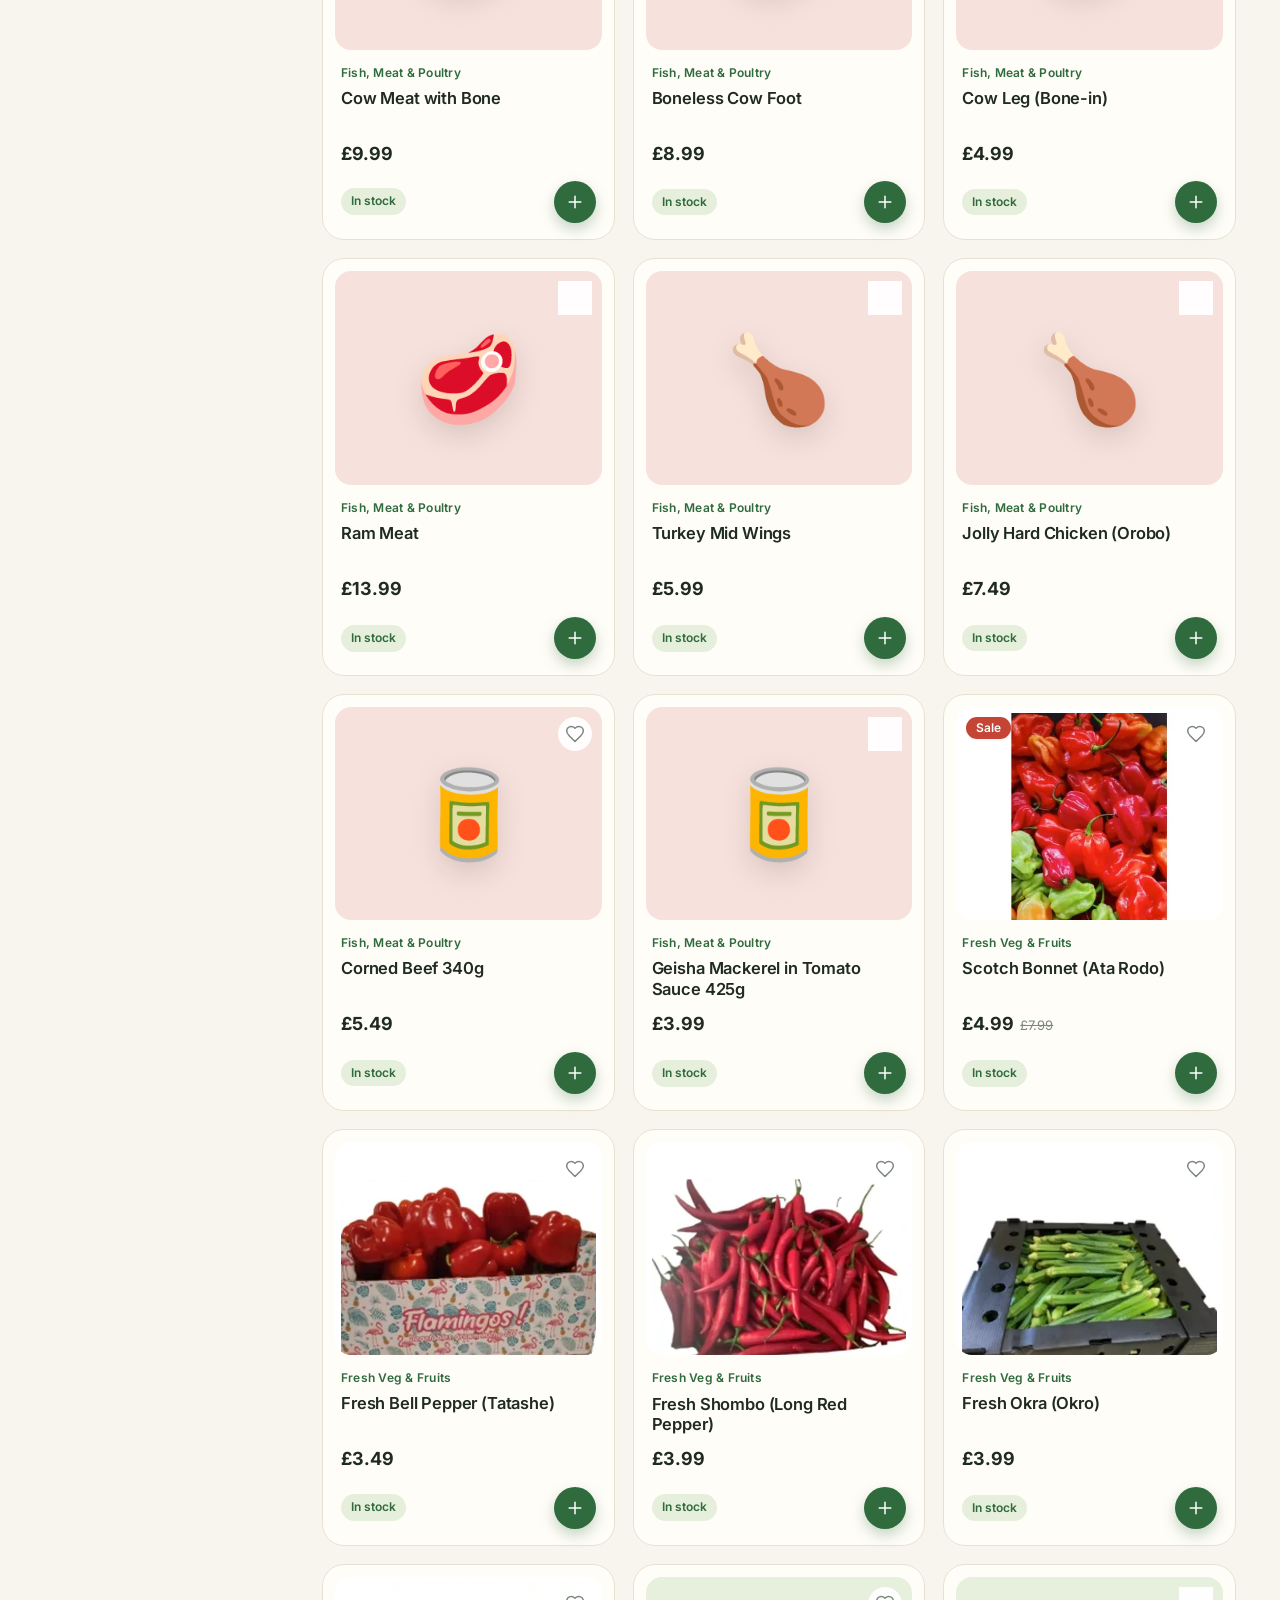
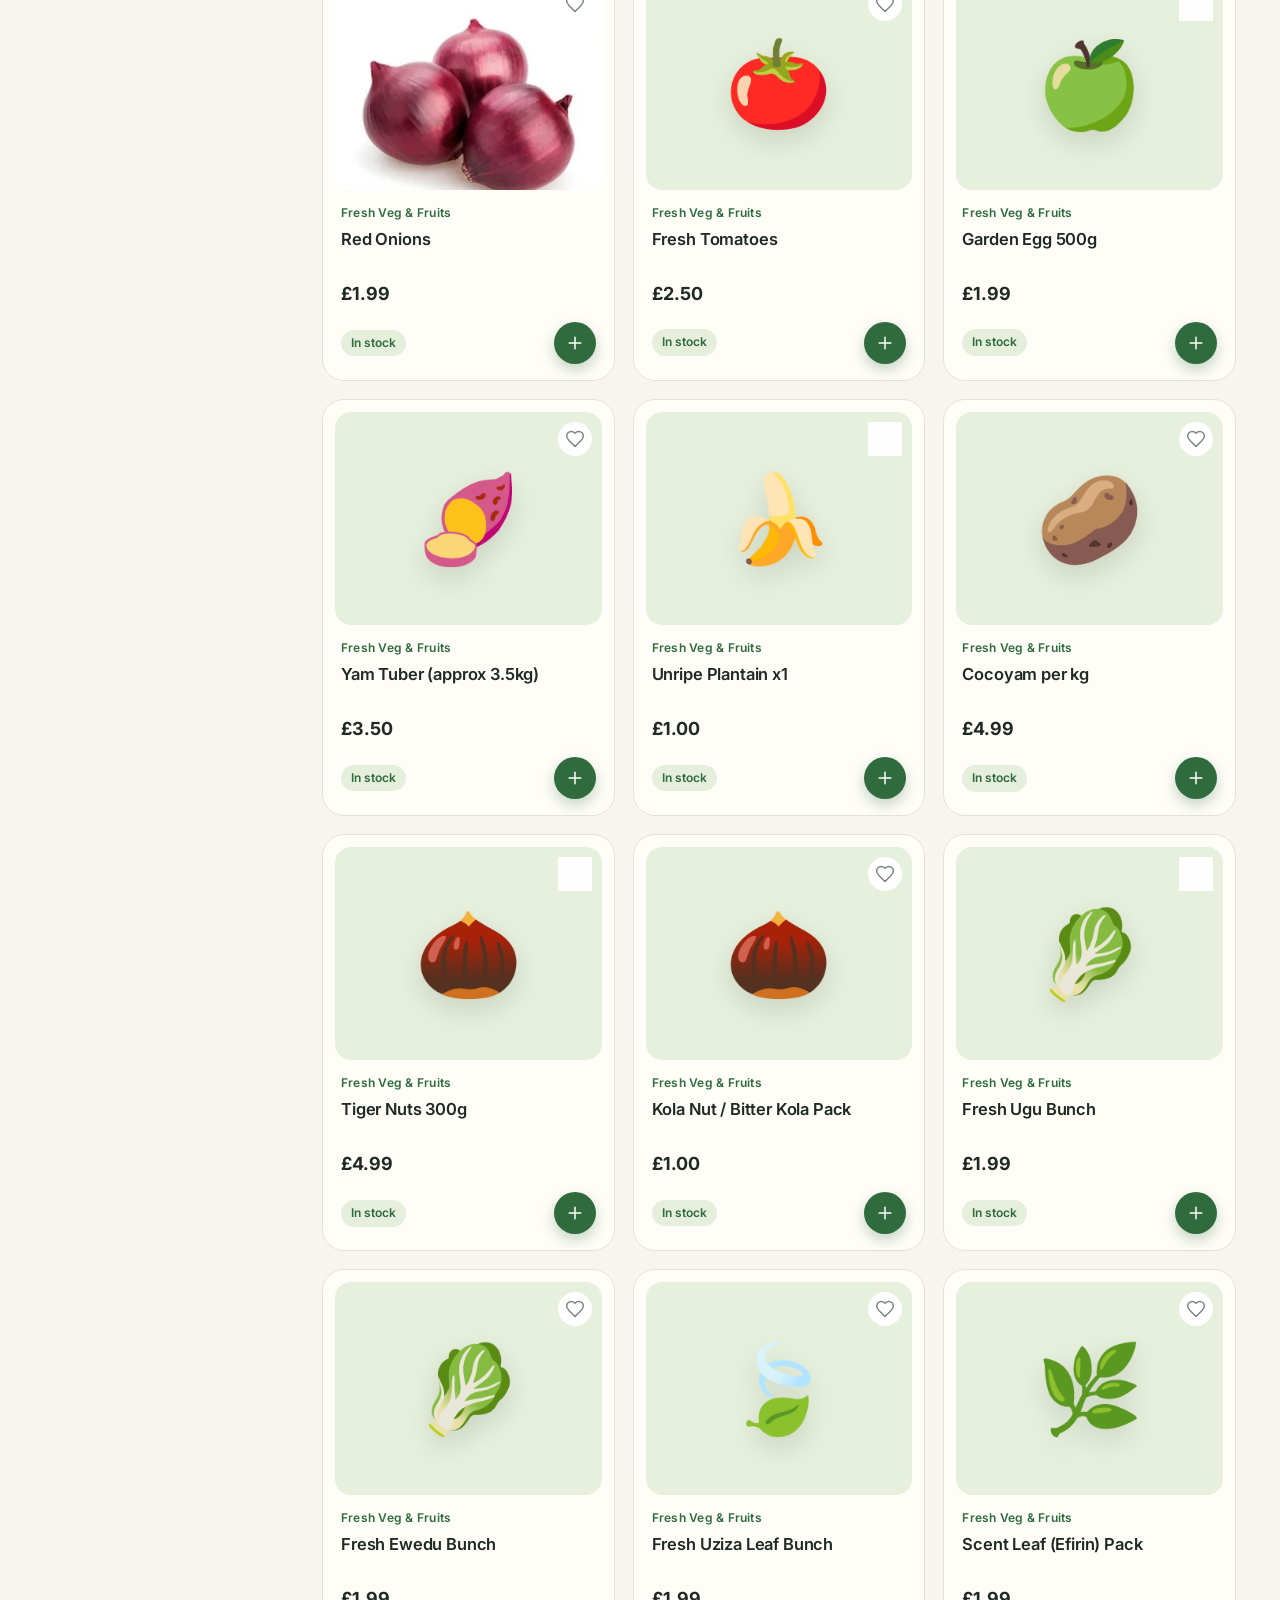
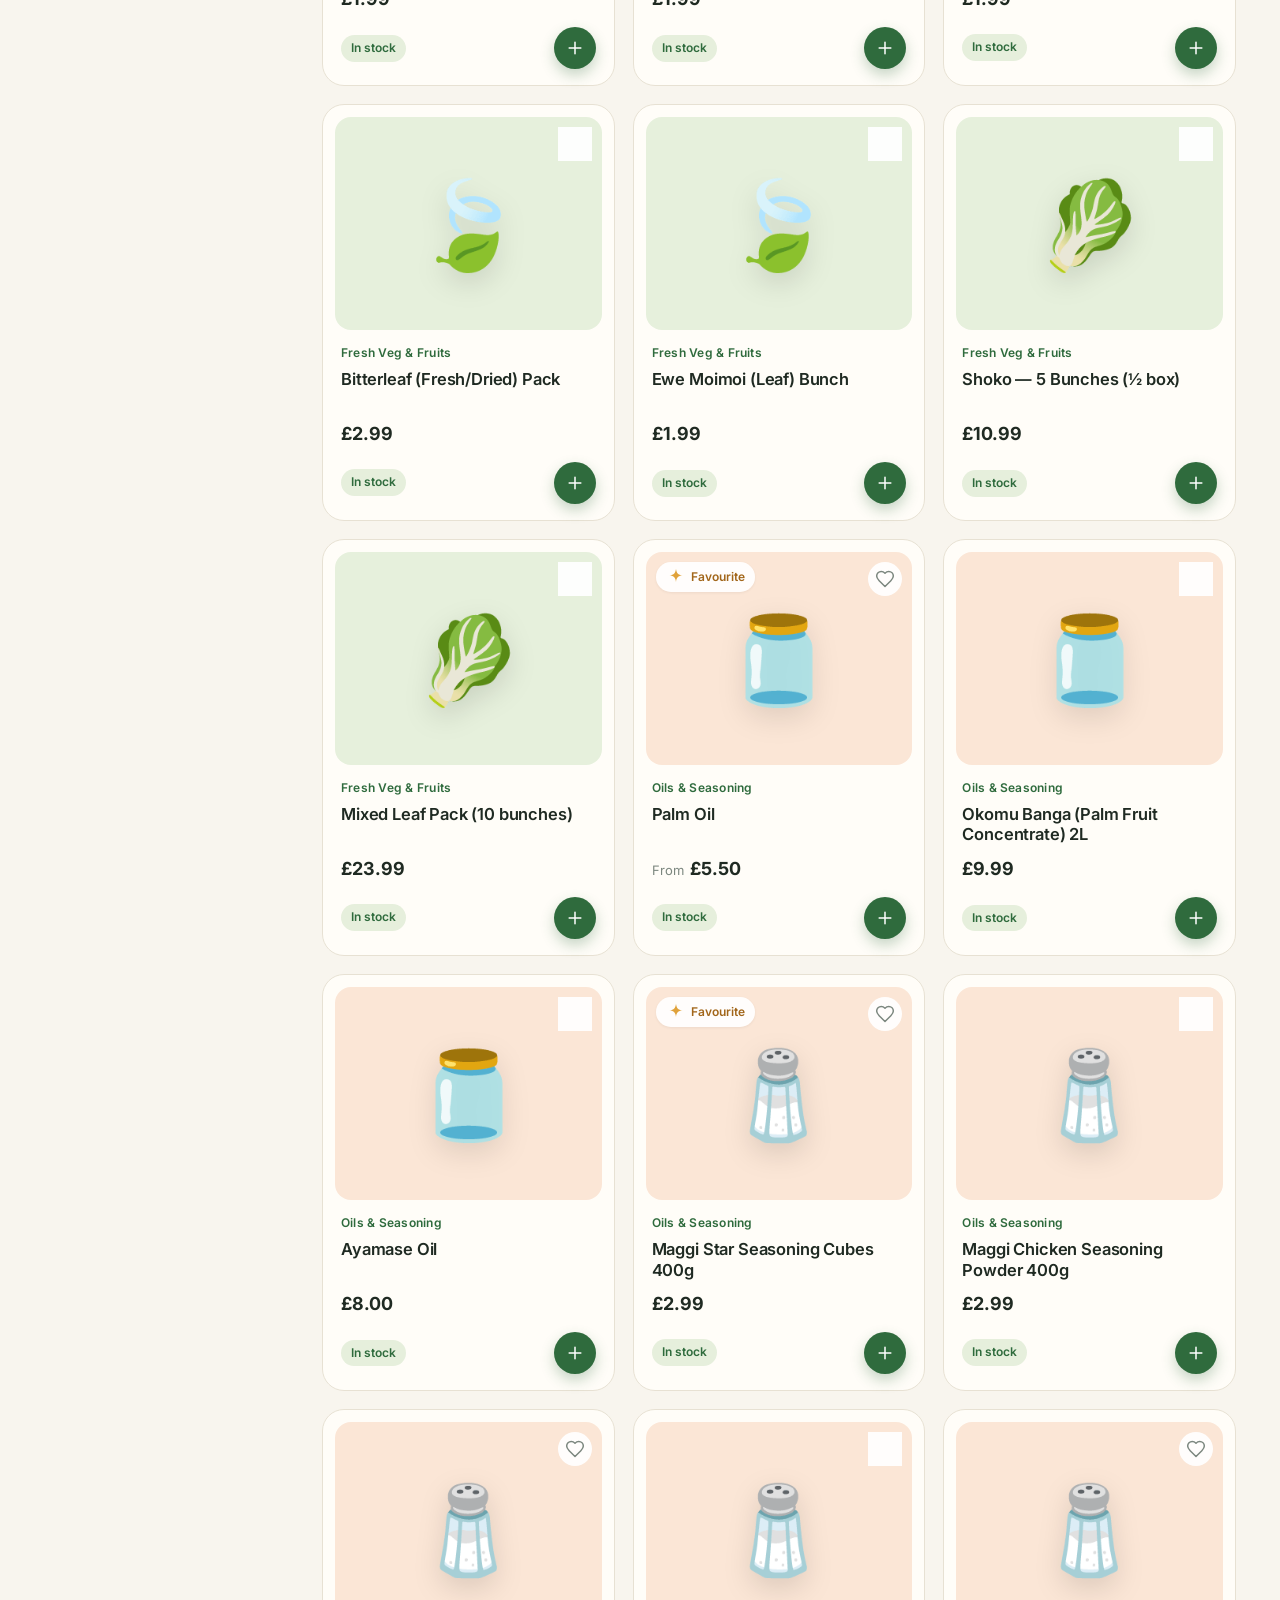
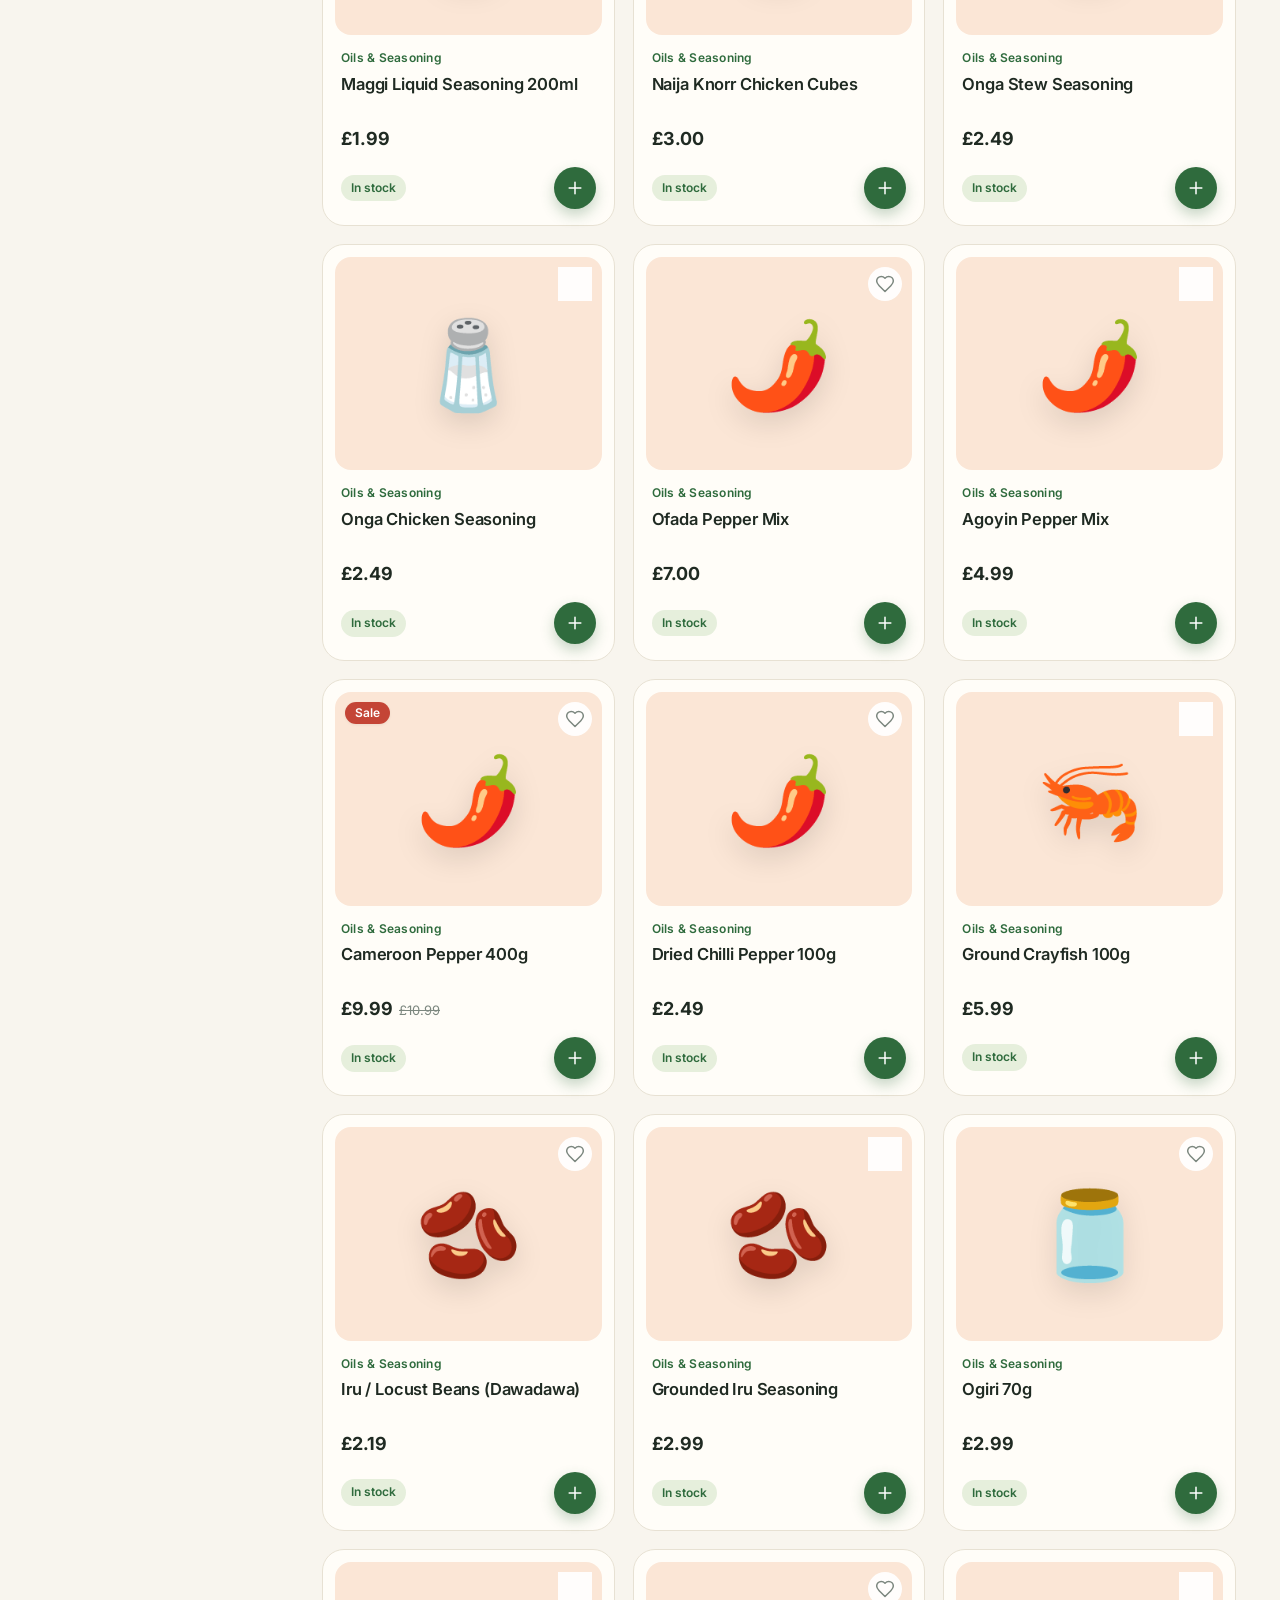
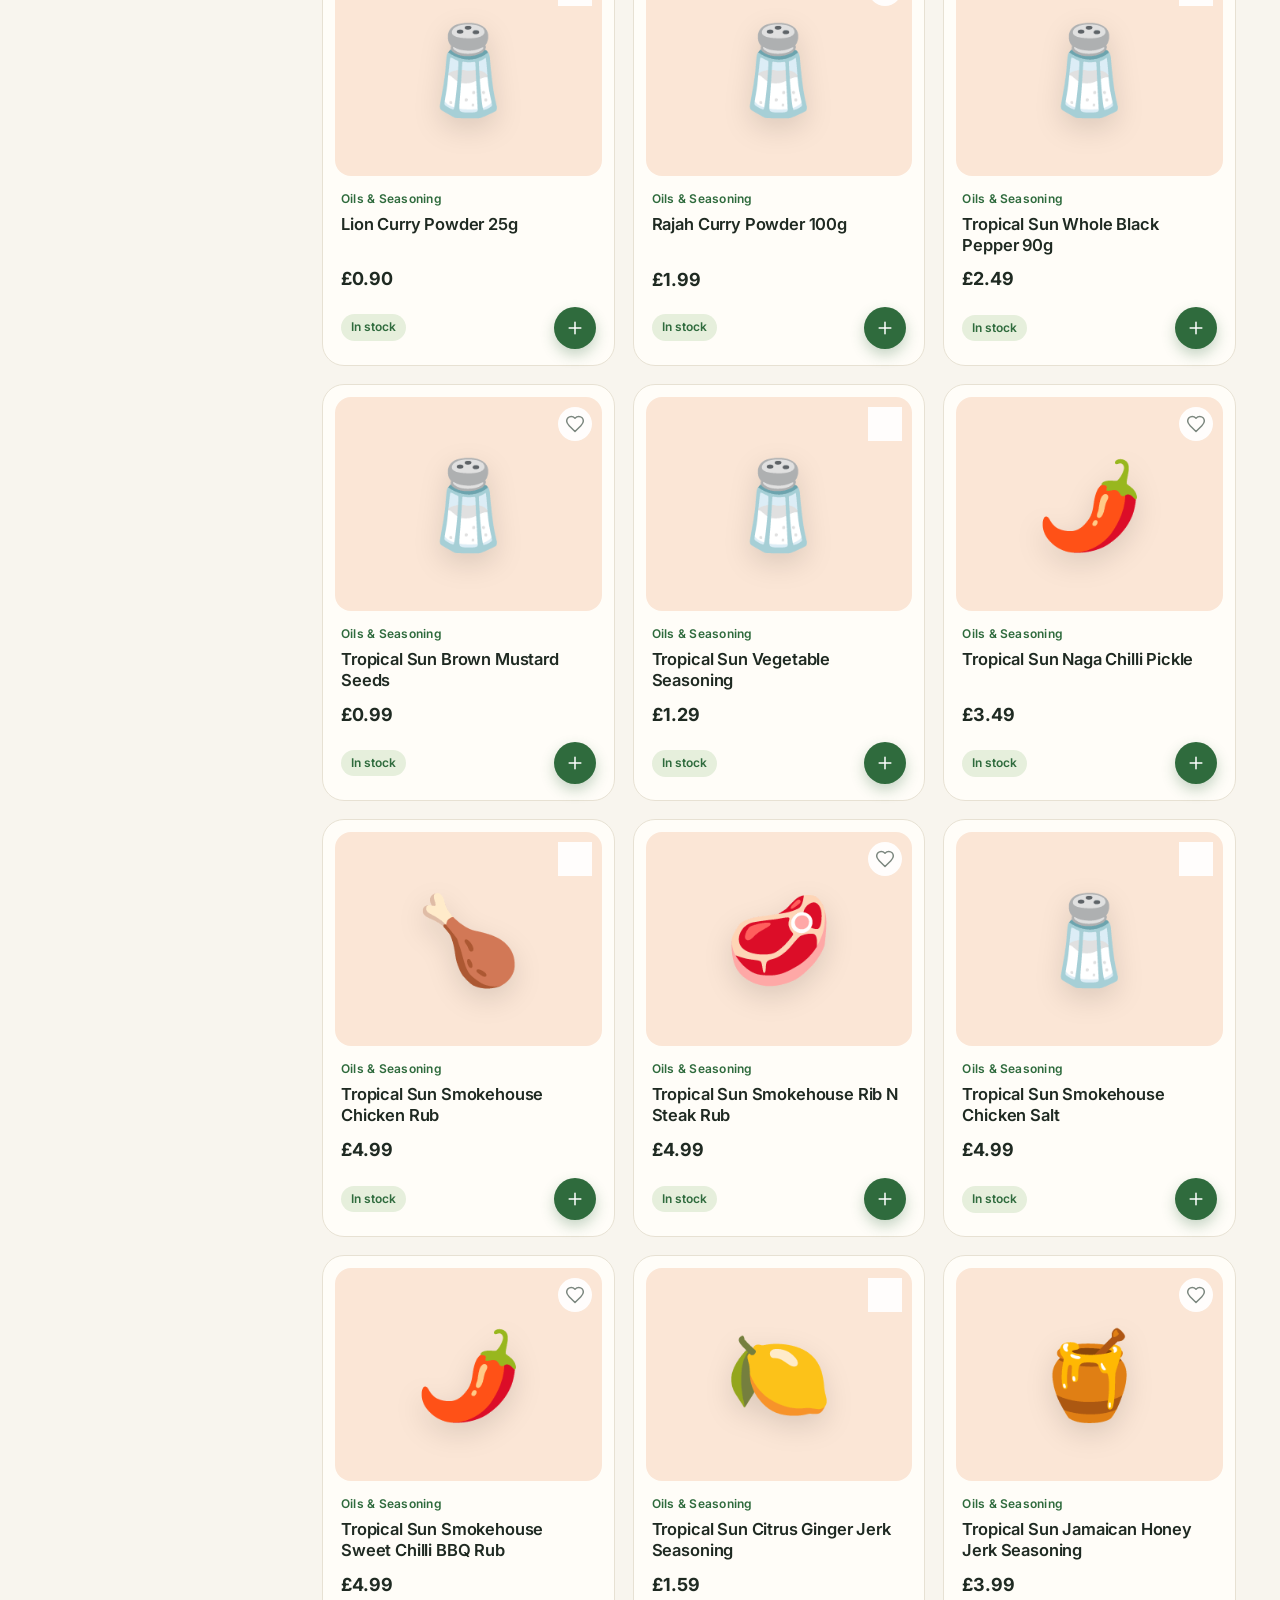
==== commit 5b5bf254: "Add micro-interactions: fly-to-basket, rolling quantities and more Products arc into the basket and " ====
--- a/shop.html
+++ b/shop.html
@@ -72,6 +72,7 @@
 
   <script src="js/data.js"></script>
   <script src="js/app.js"></script>
+  <script src="js/motion.js"></script>
   <script src="js/shop.js"></script>
 </body>
 </html>
--- a/css/styles.css
+++ b/css/styles.css
@@ -615,3 +615,85 @@
   .trust-item b { font-size: 13px; }
   .trust-item span { font-size: 11.5px; }
 }
+
+/* ---------- Hero photo ---------- */
+.hero-card { background: #eef0e2; border-color: #e3e4d2; }
+.hero-art { inset: 0; width: 100%; }
+.hero-art picture, .hero-art img { display: block; width: 100%; height: 100%; }
+.hero-art img { object-fit: cover; object-position: right center; }
+.hero-art::after {
+  content: ""; position: absolute; inset: 0;
+  background: linear-gradient(90deg, rgba(246, 245, 236, .92) 0%, rgba(246, 245, 236, .78) 32%, rgba(246, 245, 236, 0) 58%);
+}
+.hero .trust-item .ti-icon { background: rgba(255, 255, 255, .85); }
+
+@media (max-width: 860px) {
+  .hero-card { display: flex; flex-direction: column; }
+  .hero-art { position: relative; order: 2; inset: auto; height: auto; opacity: 1; margin-top: 24px; border-radius: 20px; overflow: hidden; aspect-ratio: 900 / 769; max-width: 100%; }
+  .hero-art::after { display: none; }
+  .hero-art img { object-position: center; }
+}
+@media (min-width: 861px) {
+  .hero .trust { display: grid; grid-template-columns: repeat(2, minmax(0, 230px)); gap: 16px 28px; }
+}
+
+/* ---------- Micro-interactions ---------- */
+.fx-layer { position: fixed; inset: 0; pointer-events: none; z-index: 200; overflow: hidden; }
+.fx-fly {
+  position: absolute; left: 0; top: 0; display: grid; place-items: center; overflow: hidden;
+  border-radius: 16px; box-shadow: 0 14px 30px rgba(24, 58, 33, .28), 0 0 0 3px #fff; will-change: transform;
+}
+.fx-fly img { width: 100%; height: 100%; object-fit: contain; padding: 6%; }
+.fx-fly.dot { background: var(--green); border-radius: 50%; }
+.fx-plus { position: absolute; padding: 2px 8px; border-radius: 999px; background: var(--green); color: #fff; font: 700 12px/1.4 var(--font-body); white-space: nowrap; }
+.fx-spark { position: absolute; width: 7px; height: 7px; border-radius: 50%; }
+.fx-confetti { position: absolute; width: 8px; height: 12px; border-radius: 2px; }
+
+/* Buttons press down like real buttons */
+.btn, .chip, .icon-btn, .add-btn, .circle-add, .filter-opt, .stepper button, .fav-btn, .scroll-btn { transition: transform .12s ease, background .2s, border-color .2s, color .2s, box-shadow .2s; }
+.btn:active, .chip:active, .filter-opt:active, .scroll-btn:active { transform: scale(.96); }
+.icon-btn:active, .fav-btn:active { transform: scale(.88); }
+.add-btn:active, .circle-add:active { transform: scale(.86); }
+.stepper button:active { transform: scale(.8); }
+.stepper span { display: inline-block; }
+.btn-primary:hover, .add-btn:hover { box-shadow: 0 8px 18px rgba(47, 107, 61, .32); }
+
+/* Cards: tilt toward the cursor with a light sheen */
+.card, .cat-tile, .recipe { transform-style: preserve-3d; }
+.card.is-tilting, .cat-tile.is-tilting, .recipe.is-tilting {
+  transform: perspective(900px) translateY(-4px) rotateX(var(--rx, 0)) rotateY(var(--ry, 0));
+  transition: transform .08s linear, box-shadow .2s;
+  box-shadow: 0 18px 36px rgba(31, 42, 34, .12);
+}
+.card::after, .cat-tile::after, .recipe::after {
+  content: ""; position: absolute; inset: 0; border-radius: inherit; pointer-events: none; opacity: 0; transition: opacity .25s;
+  background: radial-gradient(circle at var(--gx, 50%) var(--gy, 0%), rgba(255, 255, 255, .55), transparent 55%);
+}
+.cat-tile, .recipe { position: relative; }
+.is-tilting::after { opacity: 1; }
+.card .media img, .cat-tile .thumb img, .cat-tile .thumb .emoji { transition: transform .4s cubic-bezier(.2, .8, .2, 1.2); }
+.card:hover .media img { transform: scale(1.06); }
+.cat-tile:hover .thumb img, .cat-tile:hover .thumb .emoji { transform: translateY(-4px) scale(1.05); }
+.recipe-art span { transition: transform .5s cubic-bezier(.2, .8, .2, 1.3); display: inline-block; }
+.recipe:hover .recipe-art span { transform: rotate(-8deg) scale(1.1); }
+
+/* Drag-to-scroll carousels */
+@media (hover: hover) and (pointer: fine) {
+  .row-scroll .track, .chips { cursor: grab; }
+}
+.is-dragging { cursor: grabbing !important; scroll-snap-type: none !important; user-select: none; }
+.is-dragging * { pointer-events: none; }
+.track img, .chips img { -webkit-user-drag: none; user-select: none; }
+
+/* Scroll reveal (only for elements that start below the fold) */
+.will-reveal { opacity: 0; transform: translateY(22px); }
+.will-reveal.is-revealed { opacity: 1; transform: none; transition: opacity .6s ease var(--d, 0ms), transform .7s cubic-bezier(.2, .8, .2, 1) var(--d, 0ms); }
+
+/* Springier toast and drawer */
+.toast { transition: transform .45s cubic-bezier(.2, 1.4, .4, 1), opacity .25s; }
+.ship-meter .bar i { transition: width .6s cubic-bezier(.3, 1.3, .5, 1); }
+
+@media (prefers-reduced-motion: reduce) {
+  *, *::before, *::after { transition-duration: .01ms !important; animation-duration: .01ms !important; scroll-behavior: auto !important; }
+  .will-reveal { opacity: 1; transform: none; }
+}
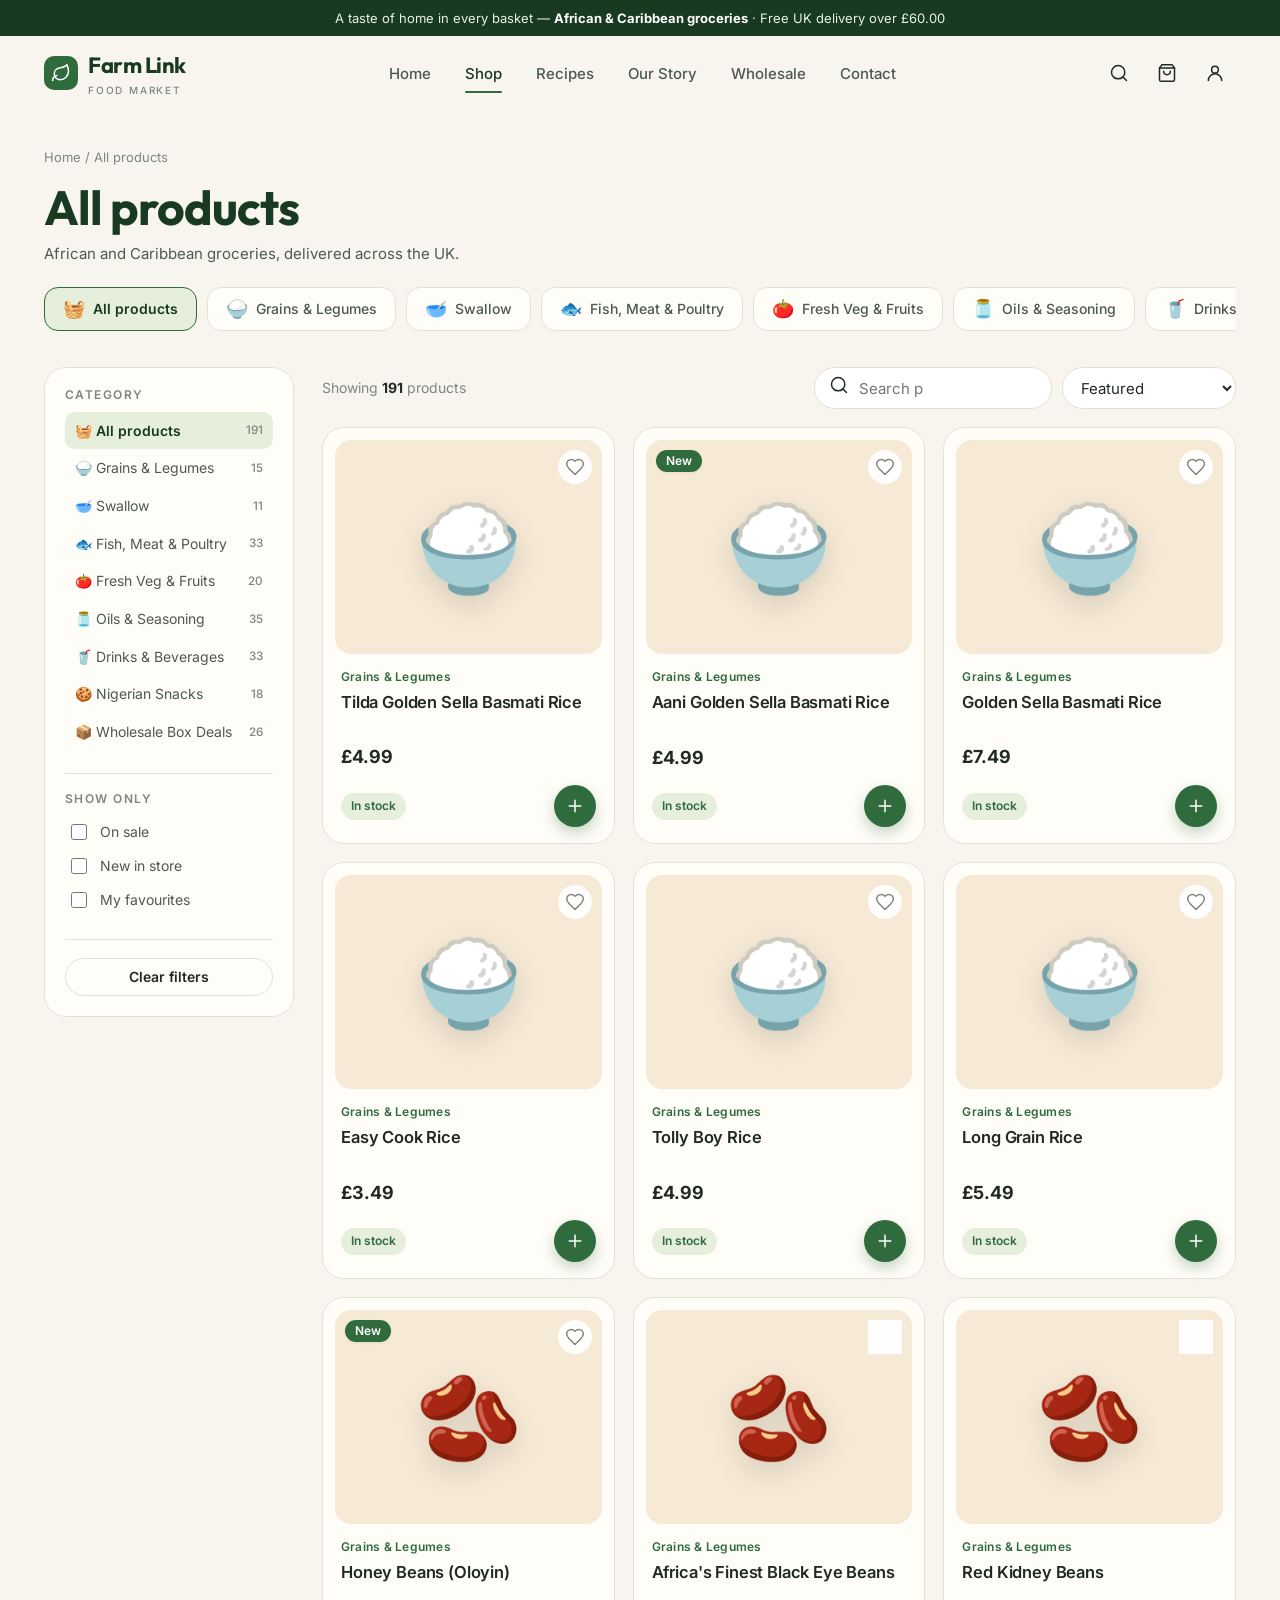
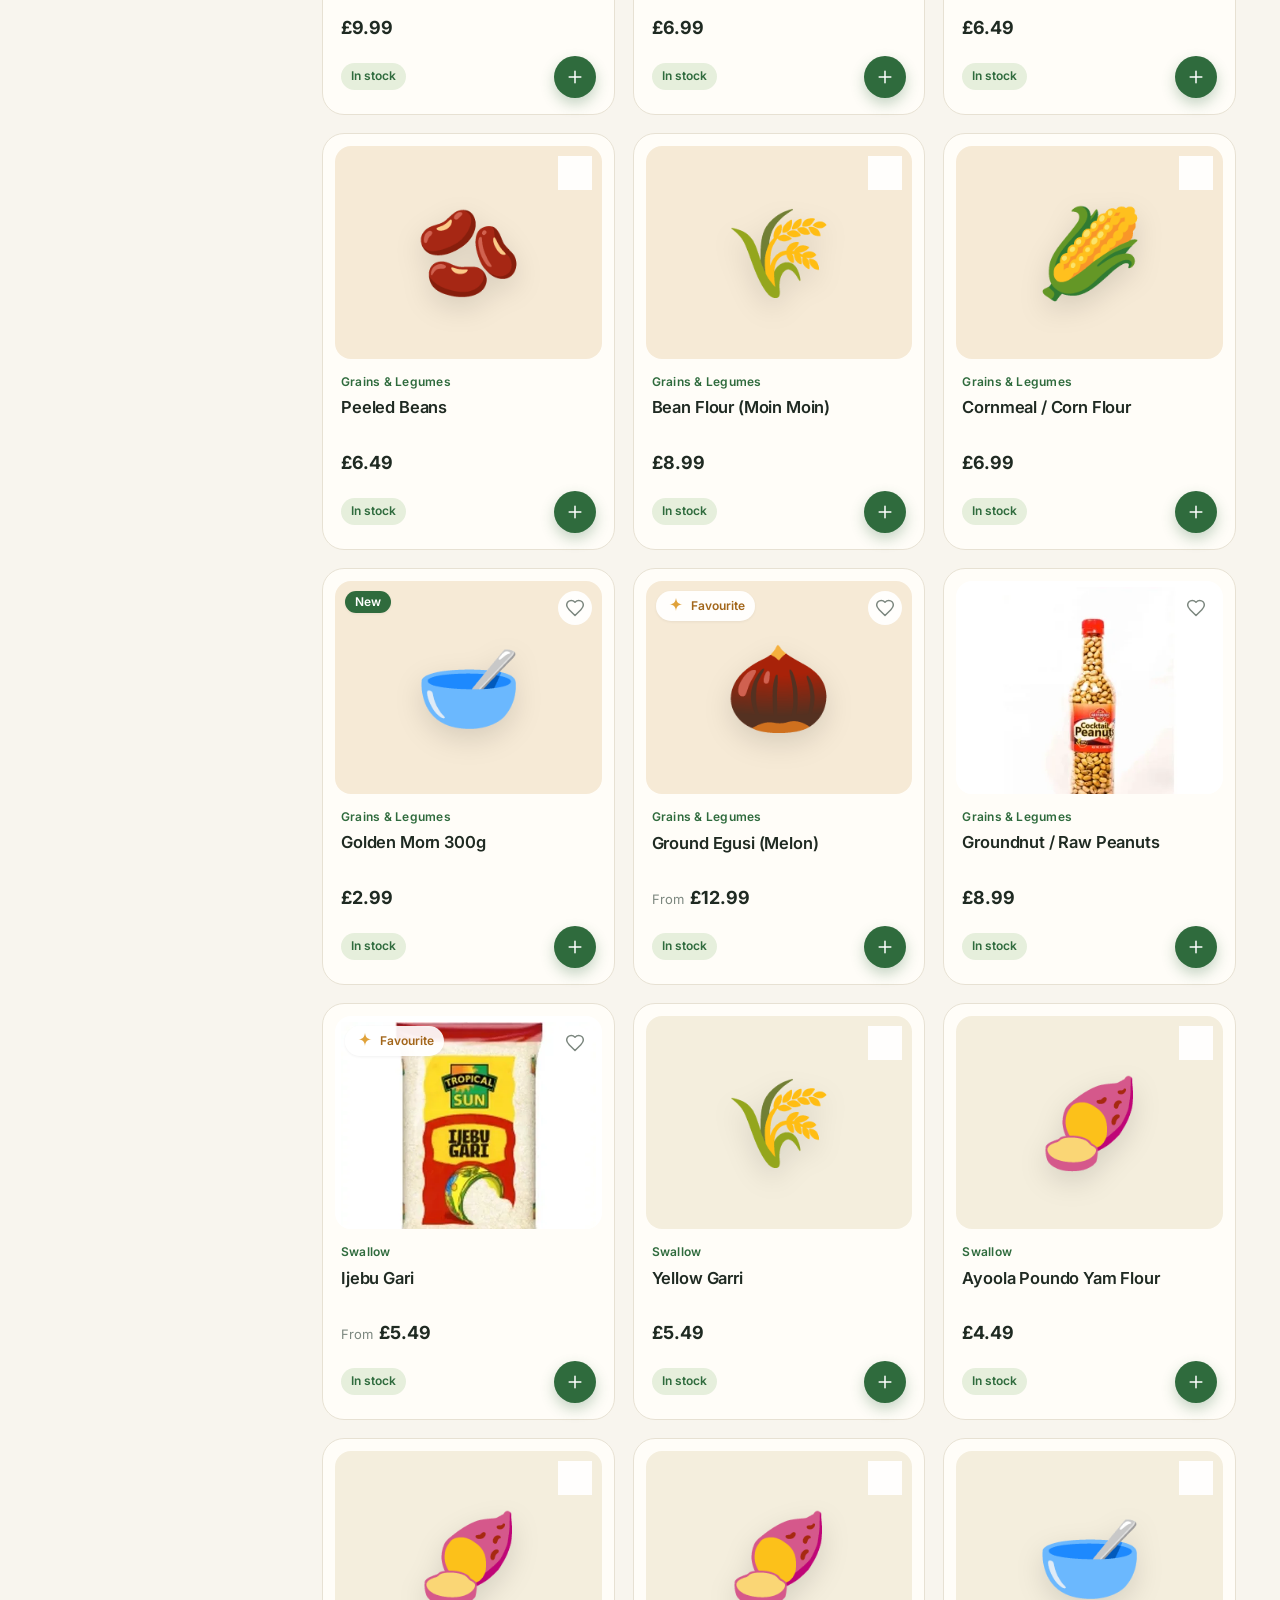
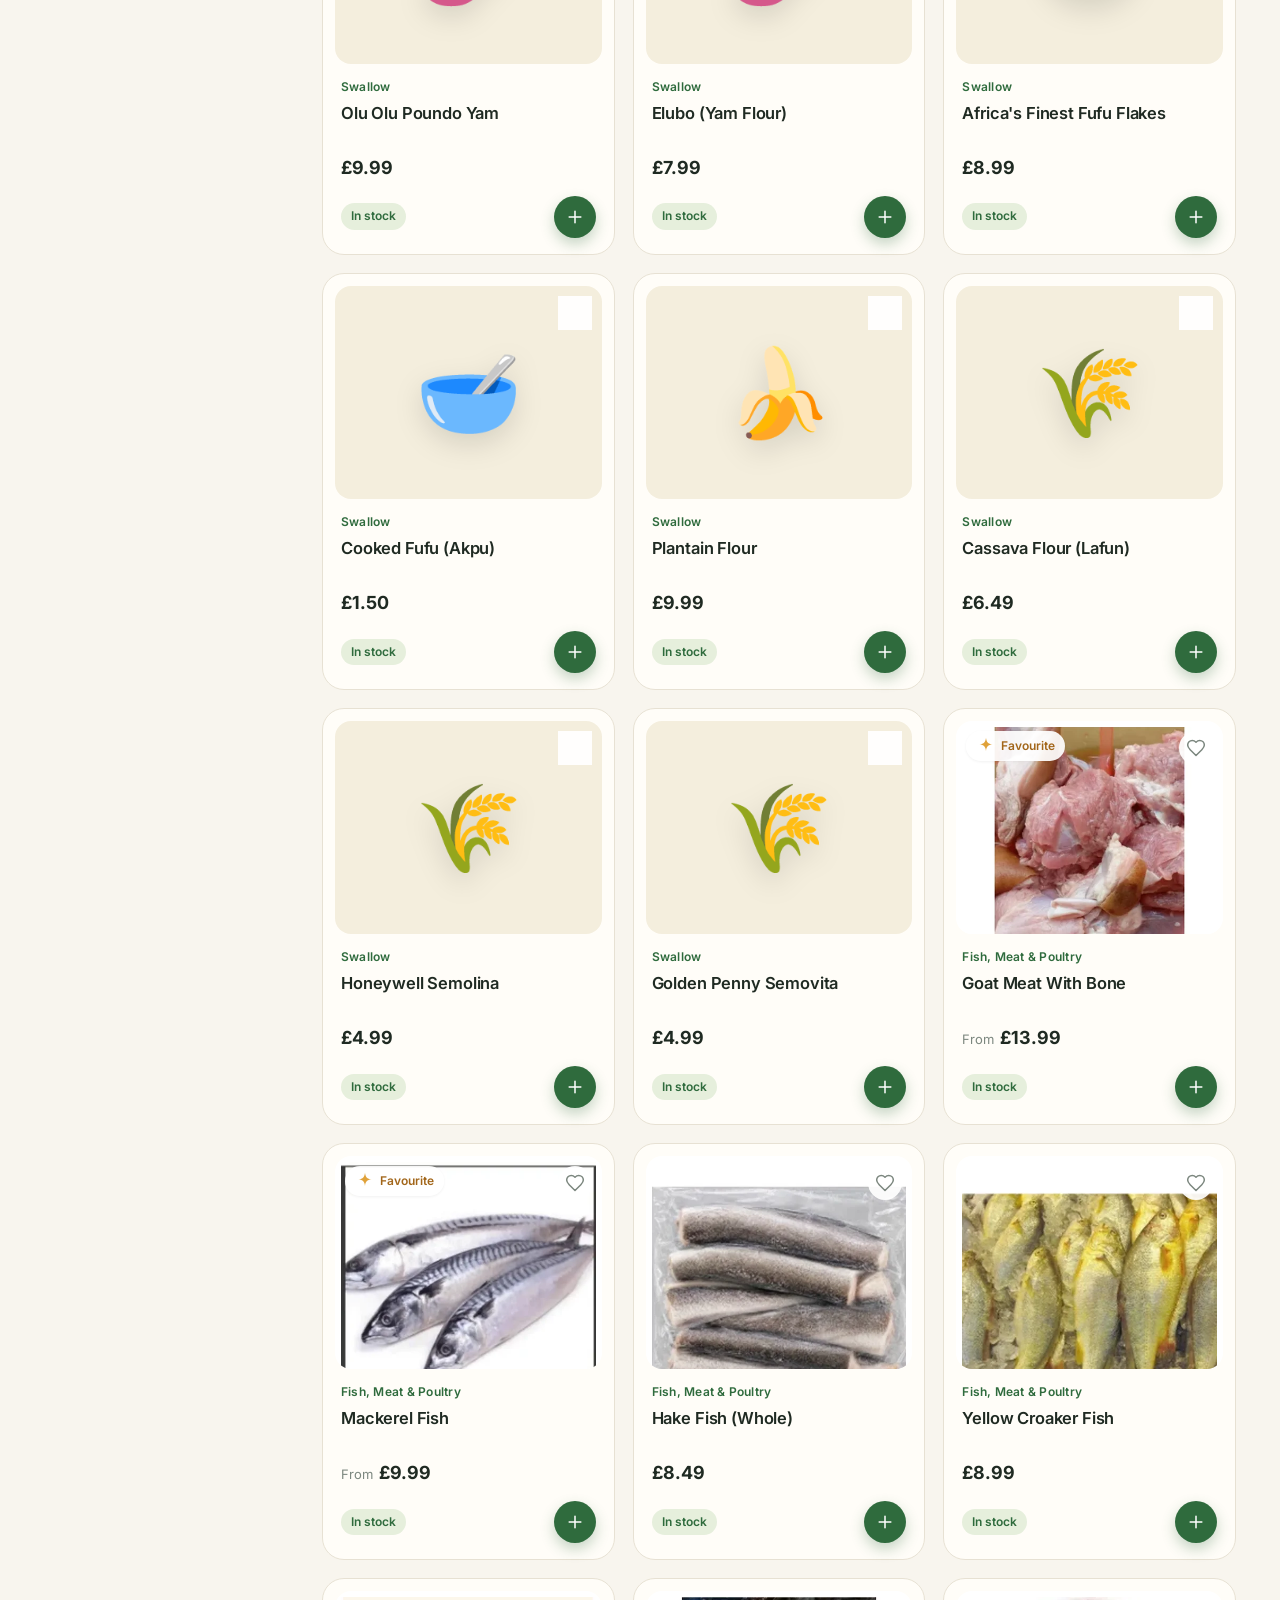
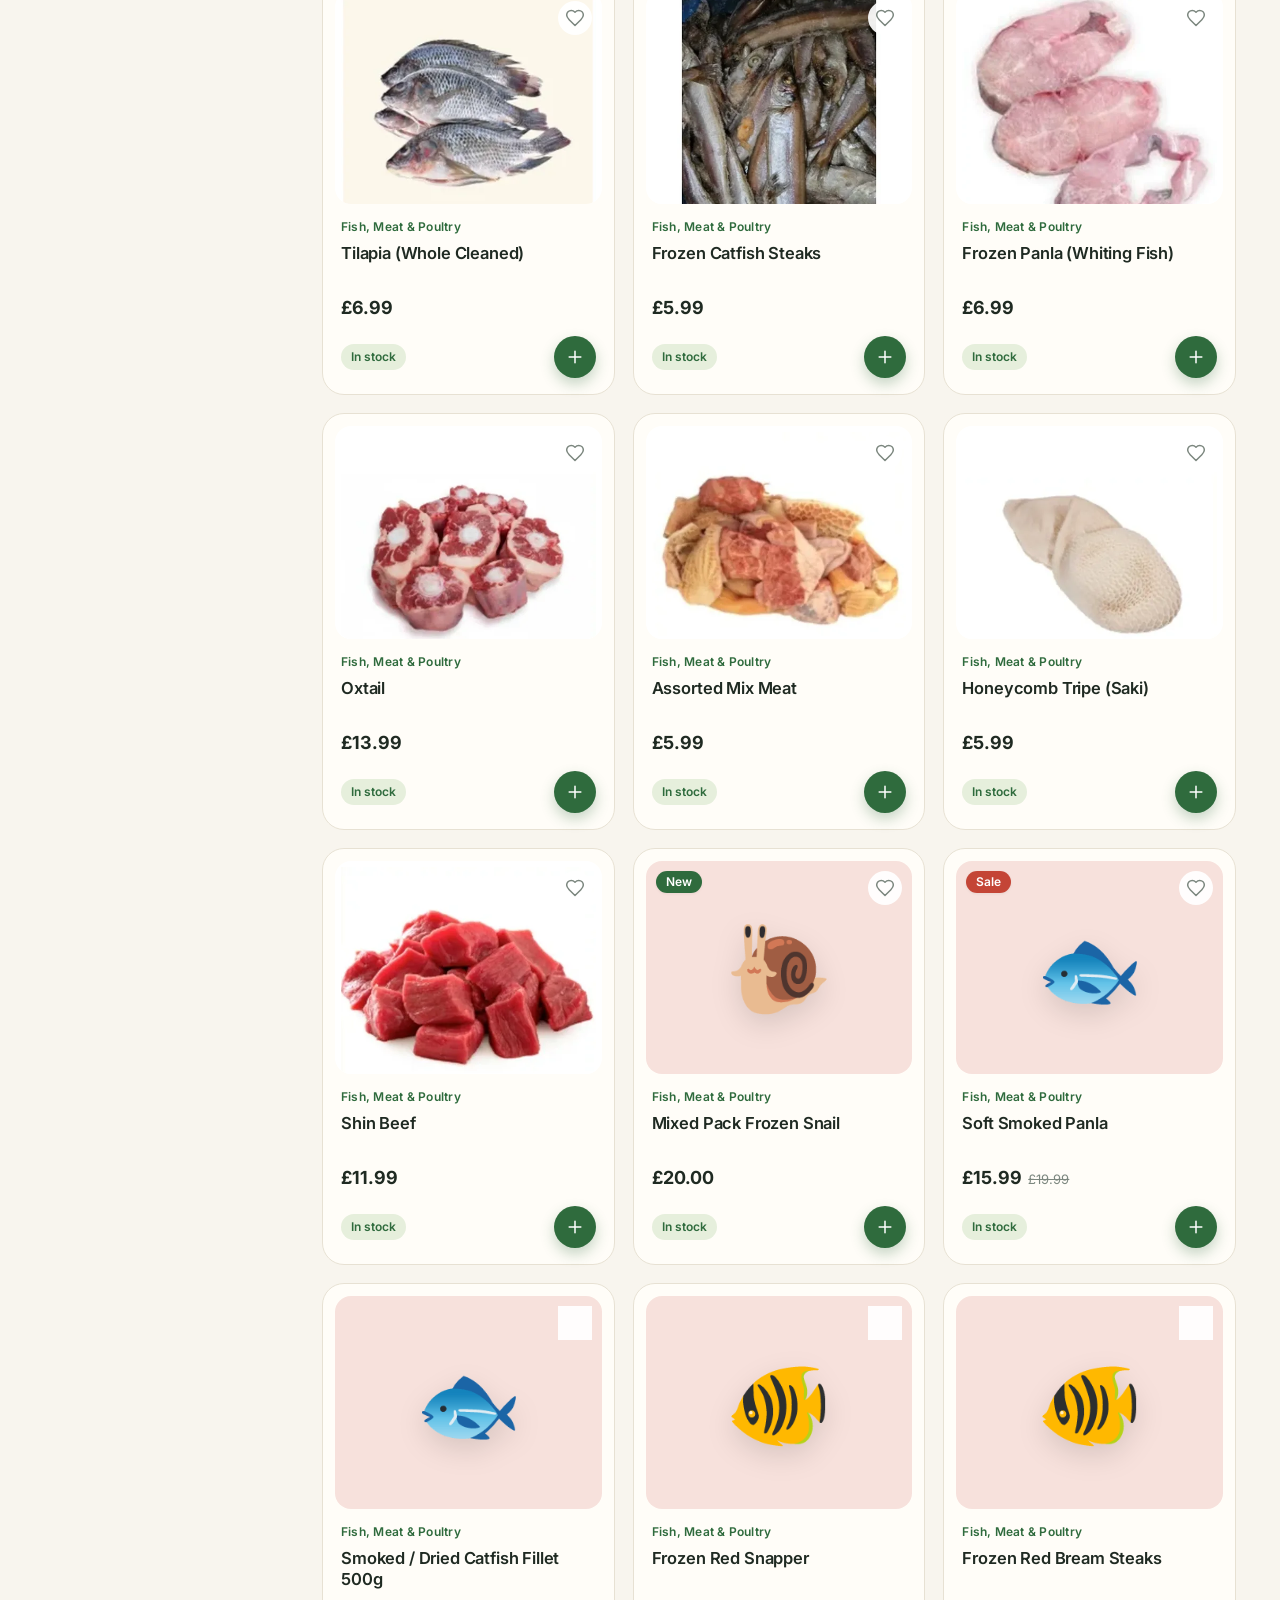
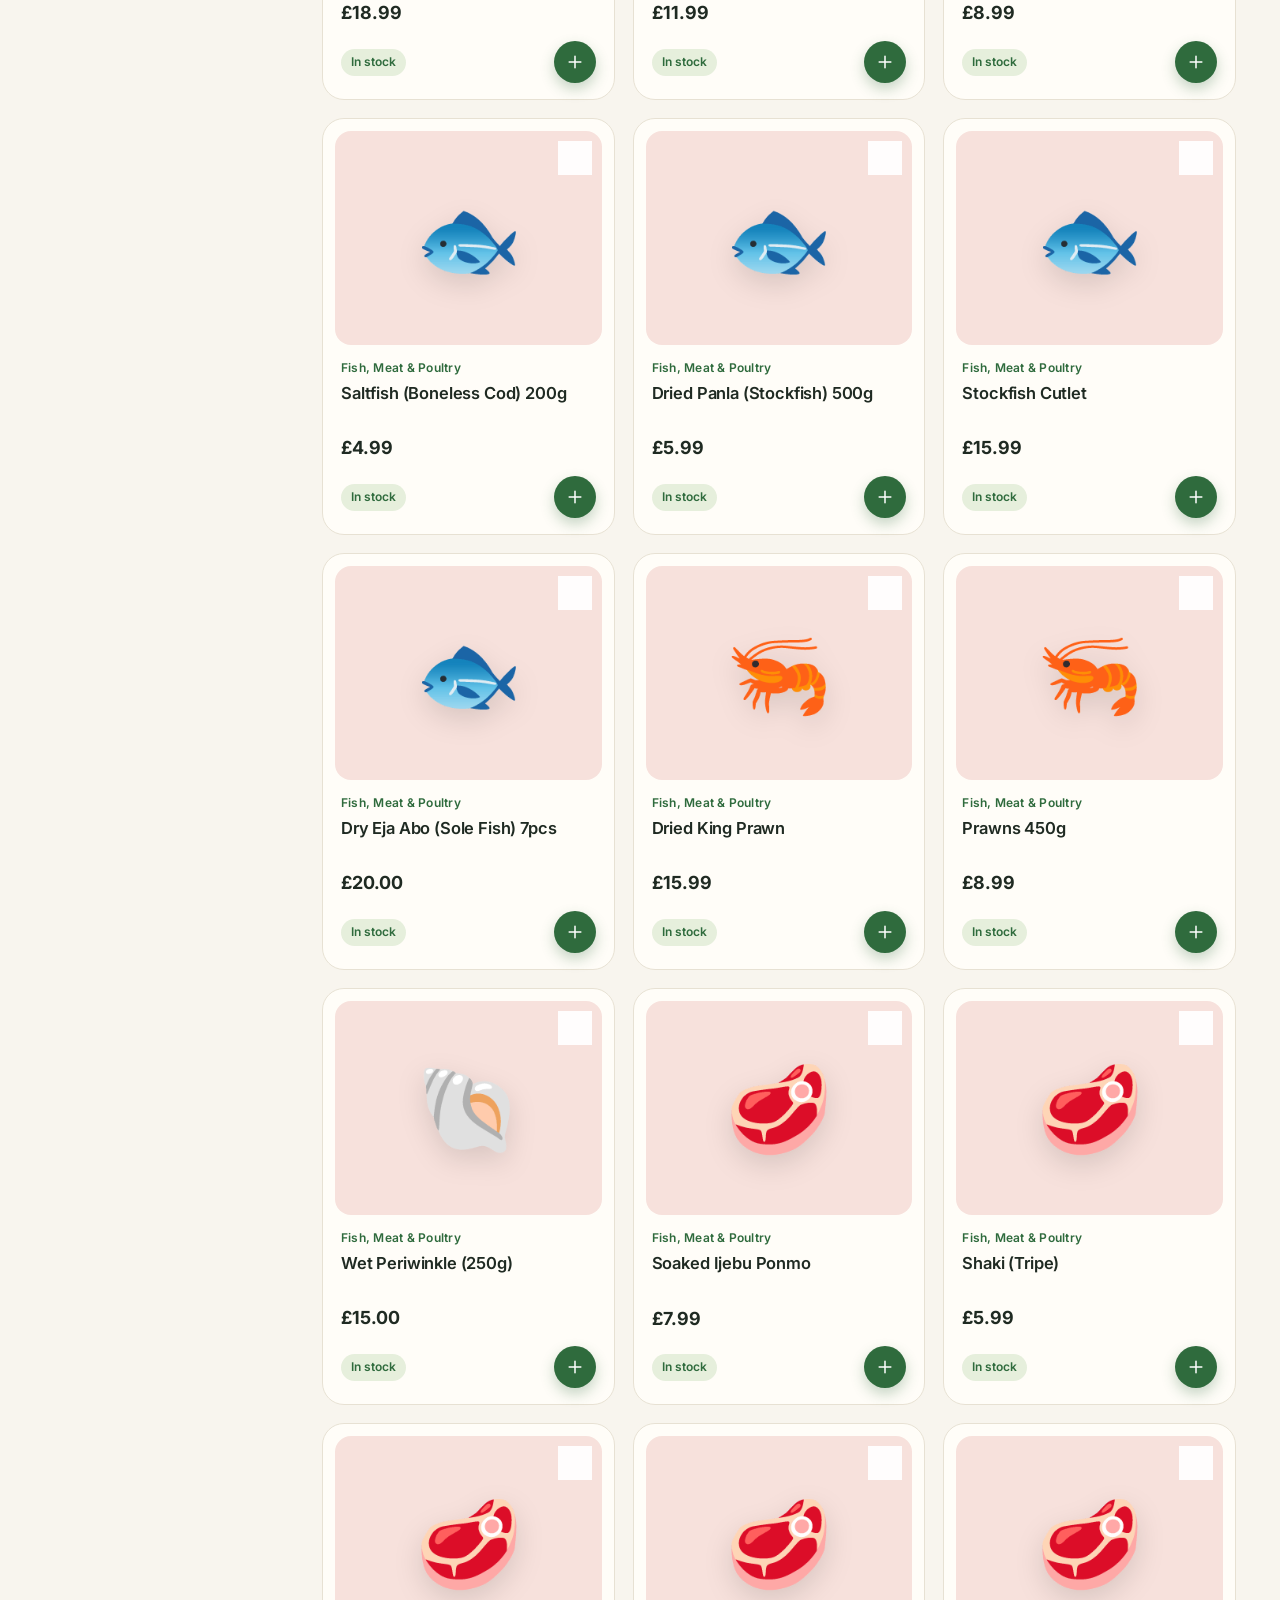
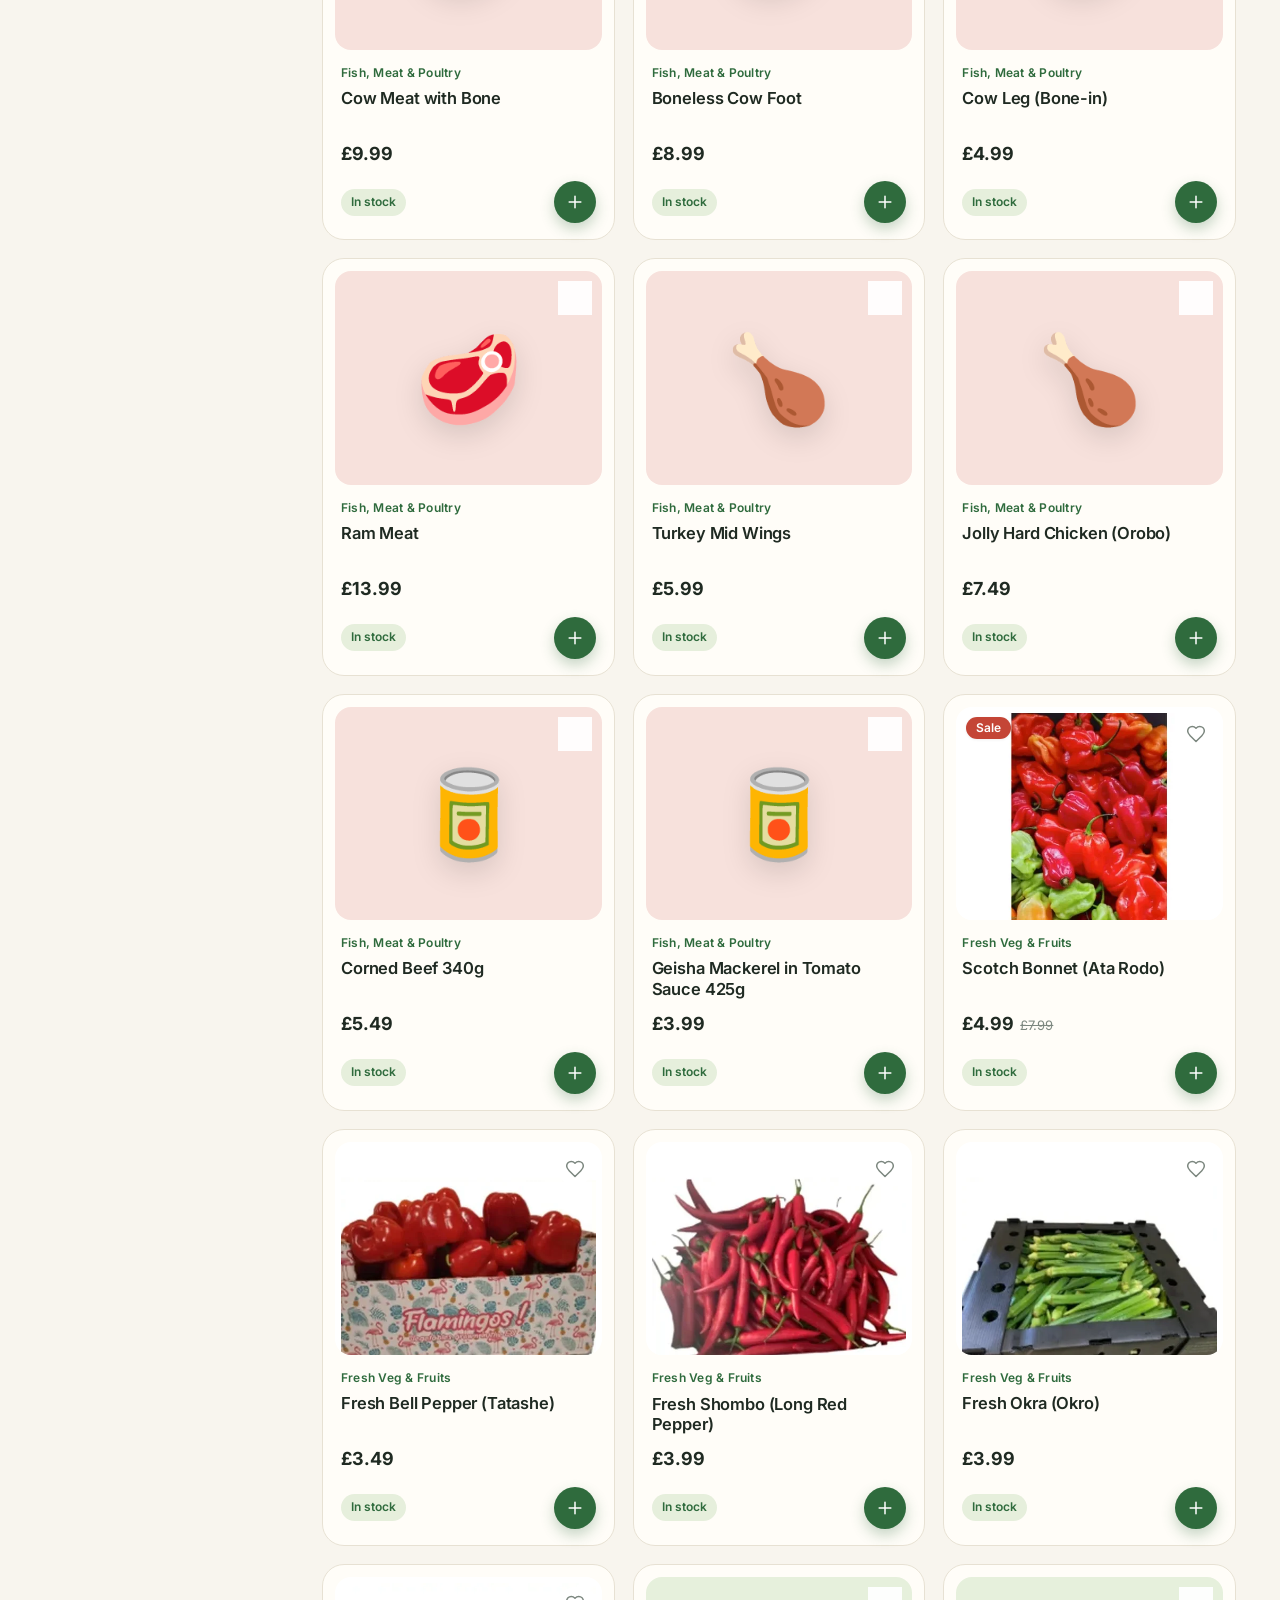
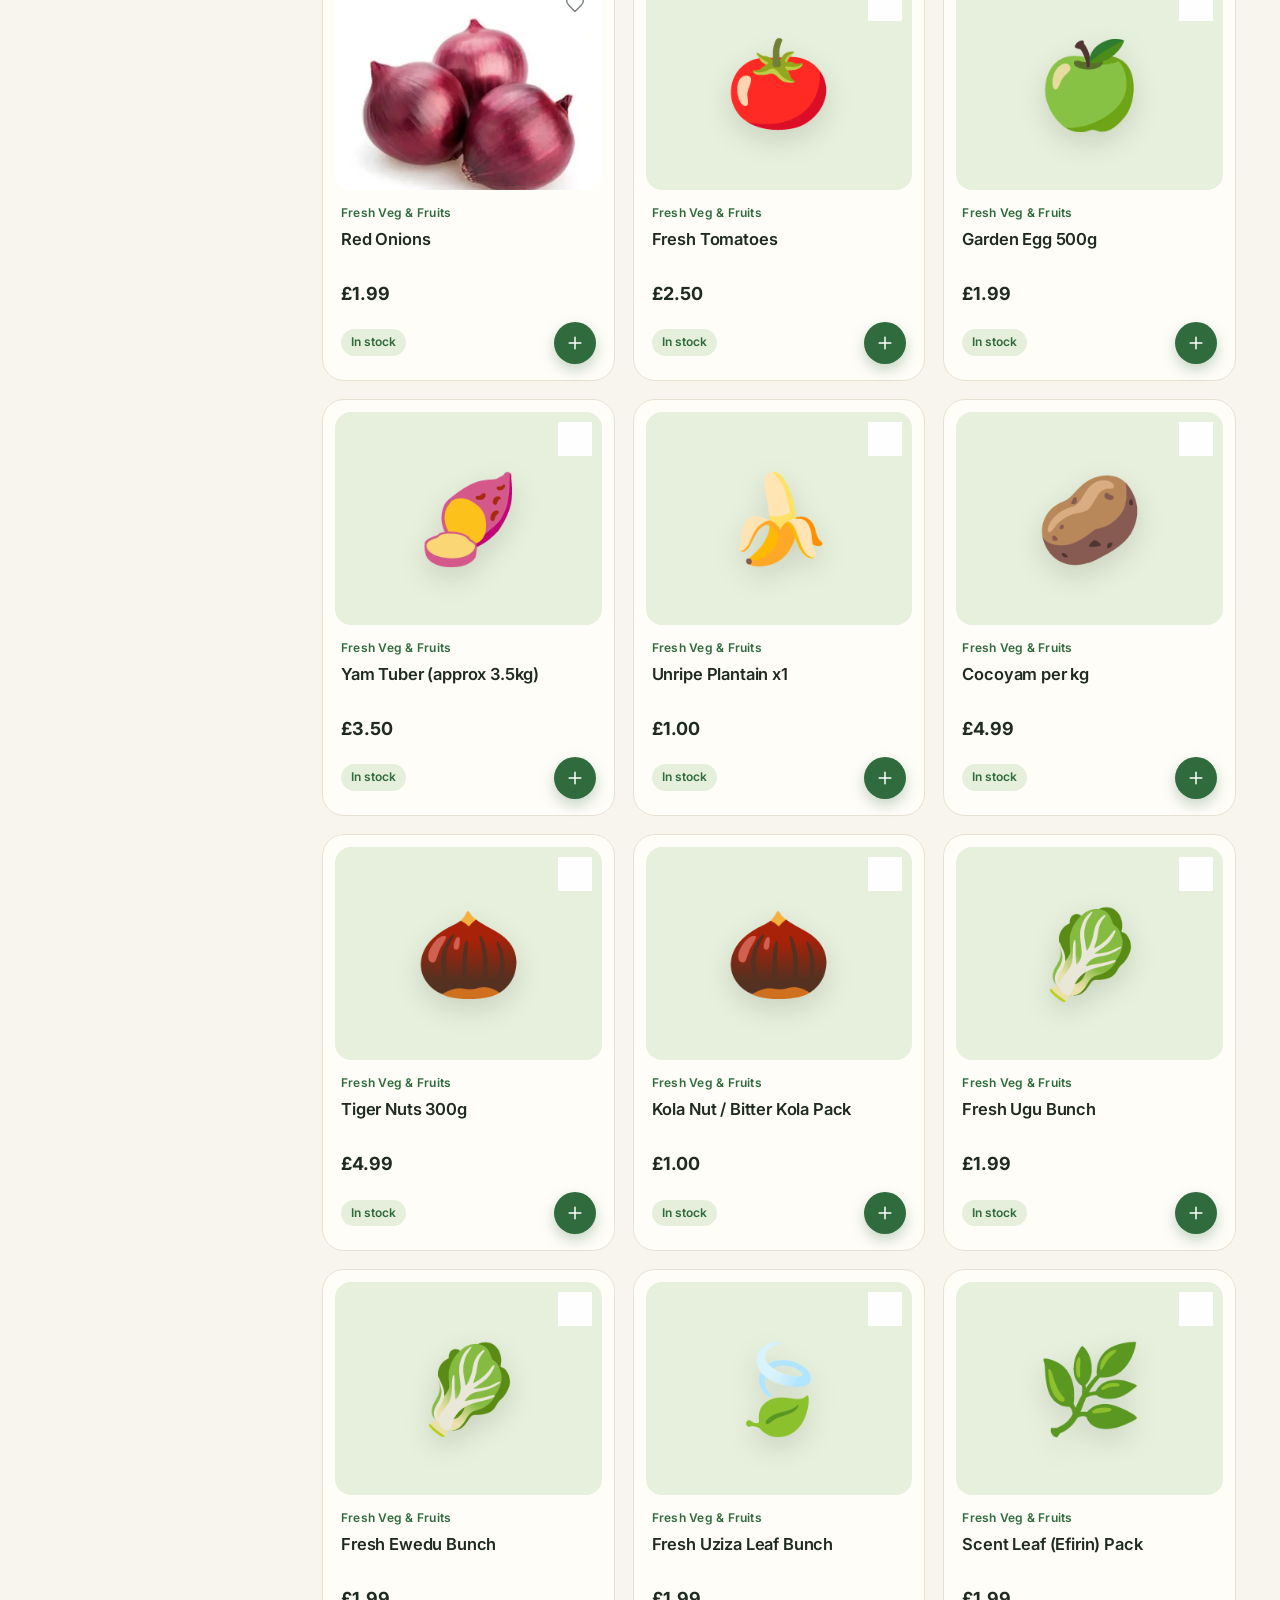
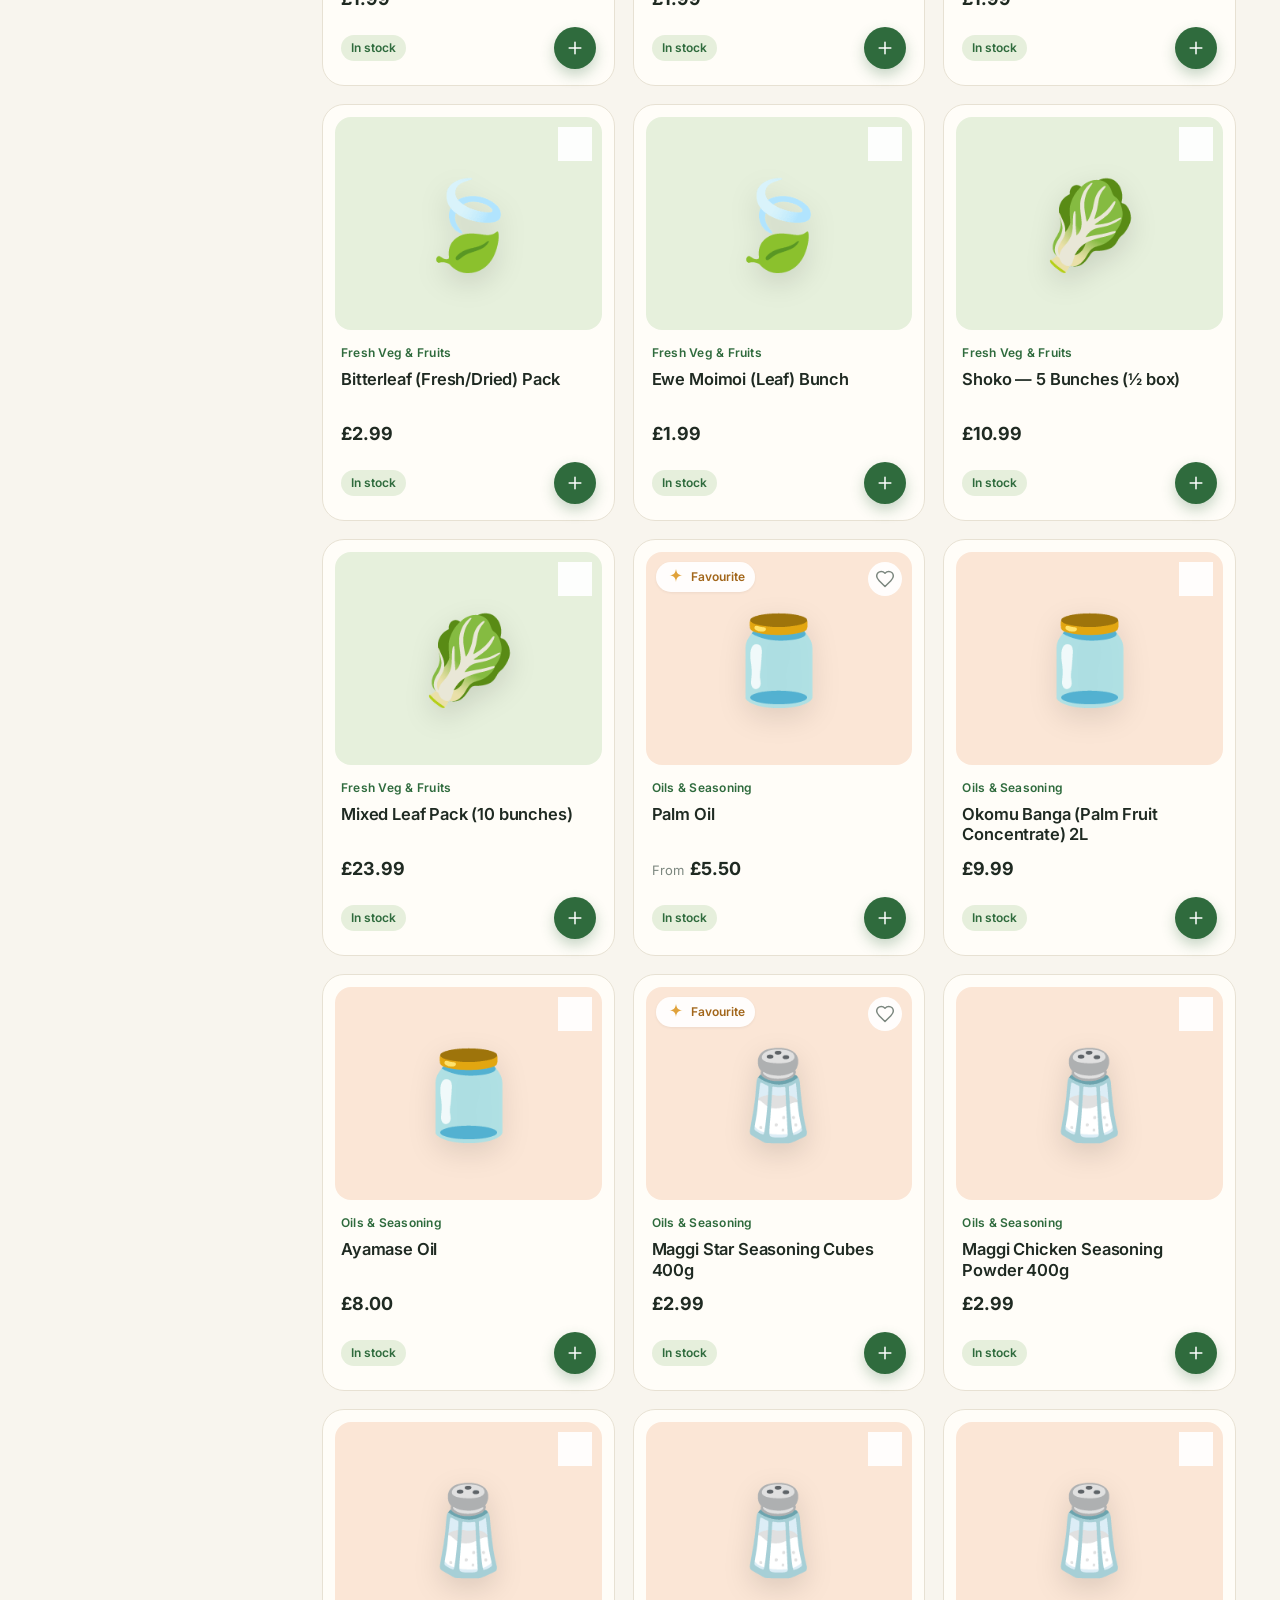
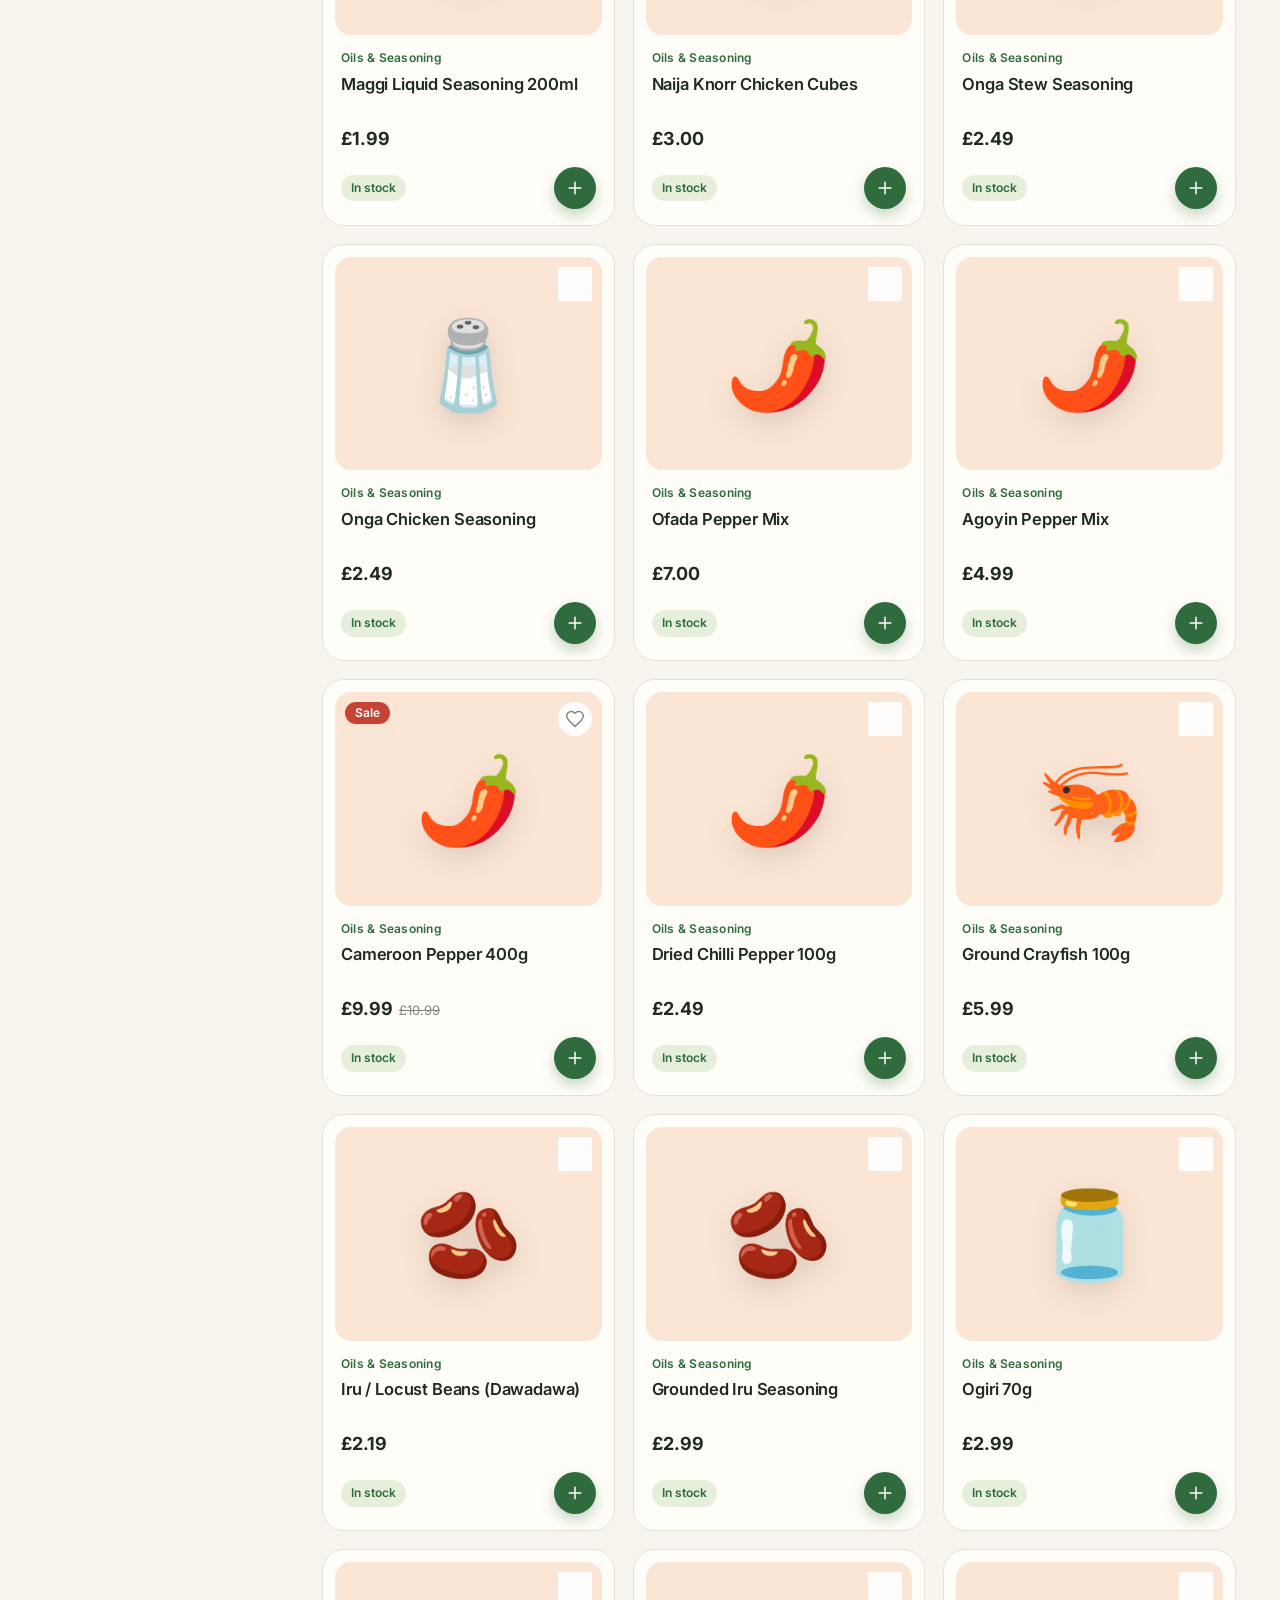
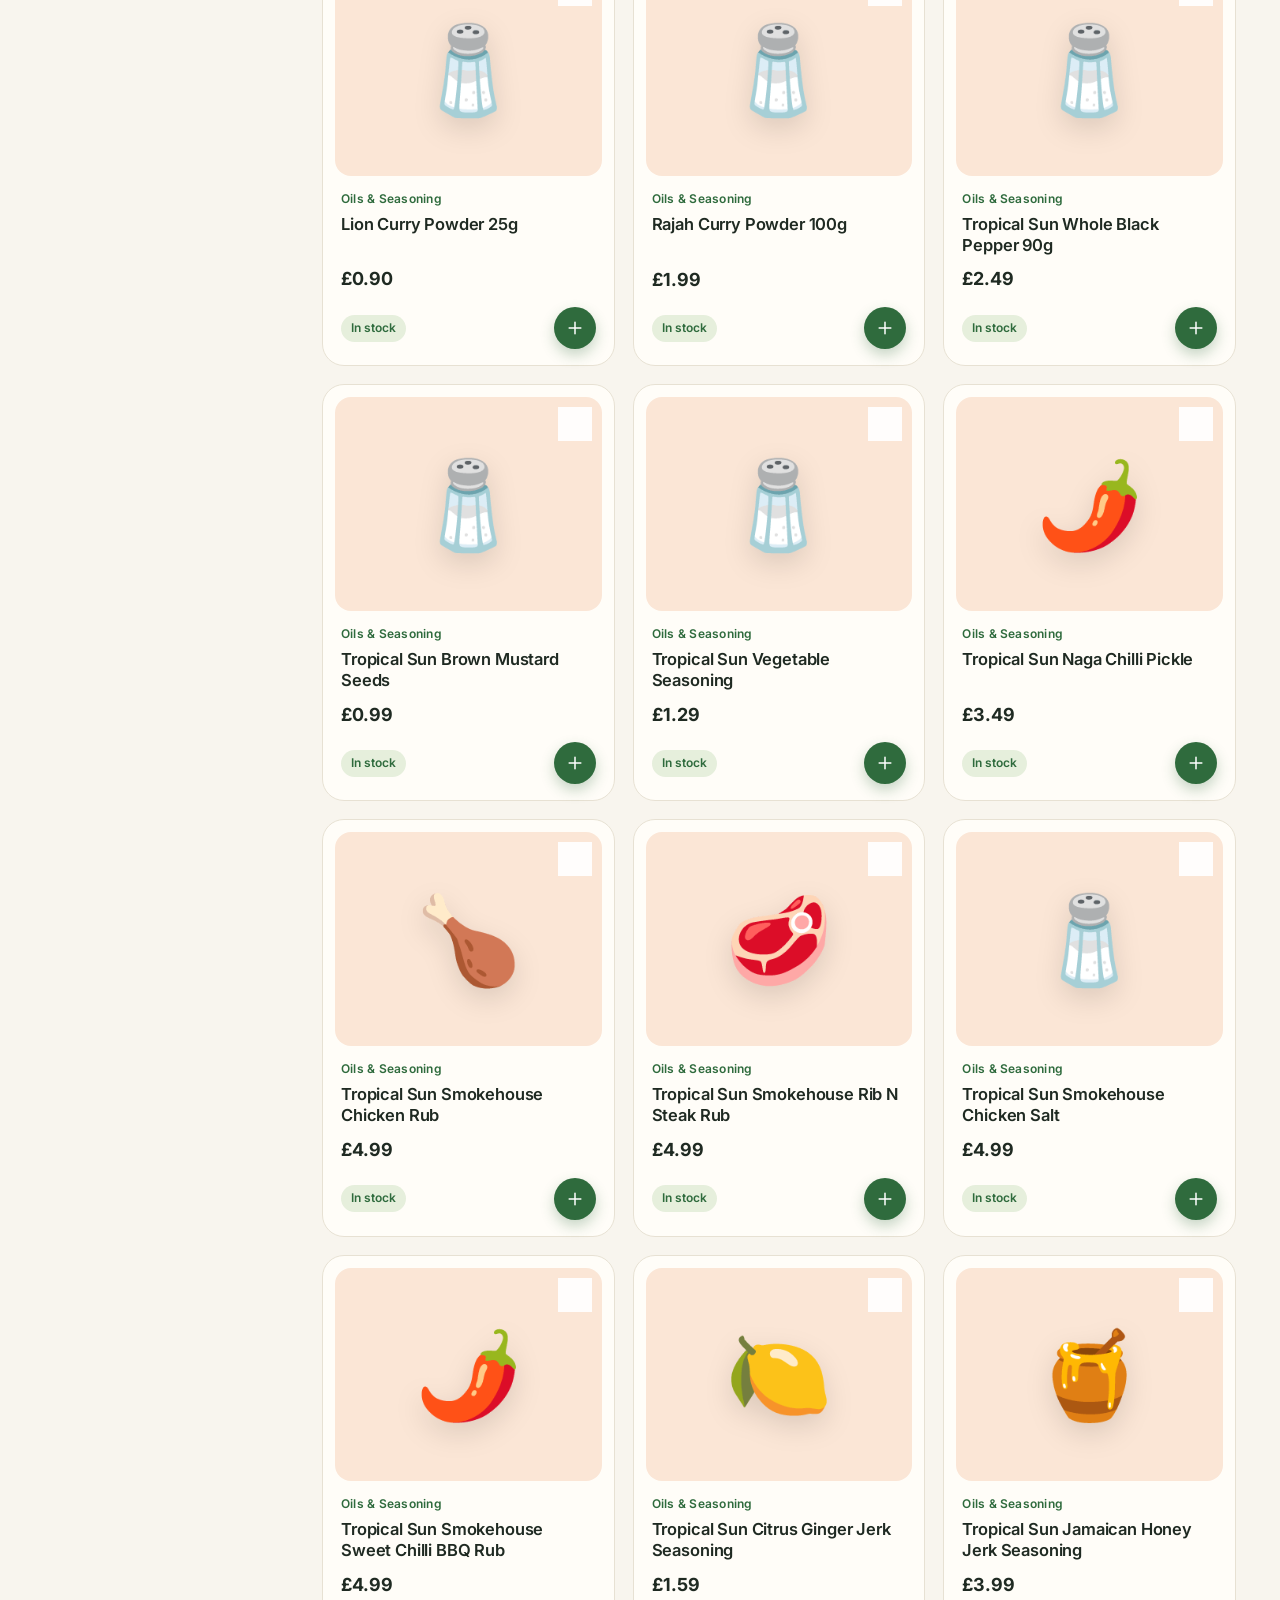
==== commit accbcf20: "Add app-style mobile experience Bottom tab bar with basket badge, a mini basket bar showing the free" ====
--- a/shop.html
+++ b/shop.html
@@ -28,6 +28,7 @@
     <section class="container">
       <div class="shop-layout">
         <aside class="filters" id="filters" aria-label="Filters">
+          <span class="sheet-handle" aria-hidden="true"></span>
           <div class="group">
             <h4>Category</h4>
             <div id="filter-cats"></div>
--- a/css/styles.css
+++ b/css/styles.css
@@ -697,3 +697,76 @@
   *, *::before, *::after { transition-duration: .01ms !important; animation-duration: .01ms !important; scroll-behavior: auto !important; }
   .will-reveal { opacity: 1; transform: none; }
 }
+
+/* ---------- Mobile app experience ---------- */
+.tabbar, .mini-cart, .sheet-handle, .announce-short { display: none; }
+* { -webkit-tap-highlight-color: transparent; }
+
+@media (max-width: 860px) {
+  /* Bottom tab bar */
+  .tabbar {
+    position: fixed; left: 0; right: 0; bottom: 0; z-index: 80; display: grid; grid-template-columns: repeat(5, 1fr);
+    padding: 6px max(8px, env(safe-area-inset-left, 0px)) calc(6px + env(safe-area-inset-bottom, 0px)) max(8px, env(safe-area-inset-right, 0px));
+    background: rgba(255, 253, 248, .94); backdrop-filter: saturate(1.4) blur(14px);
+    border-top: 1px solid var(--line); box-shadow: 0 -6px 24px rgba(31, 42, 34, .06);
+  }
+  .tabbar a, .tabbar button {
+    position: relative; display: flex; flex-direction: column; align-items: center; gap: 3px; padding: 6px 0 4px;
+    font-size: 11px; font-weight: 600; color: var(--ink-3); border-radius: 14px;
+  }
+  .tabbar a.active, .tabbar a:active, .tabbar button:active { color: var(--green); }
+  .tabbar a.active::before { content: ""; position: absolute; top: -6px; width: 22px; height: 3px; border-radius: 0 0 3px 3px; background: var(--green); }
+  .tabbar .badge-count { top: 0; right: calc(50% - 22px); }
+  body { padding-bottom: calc(68px + env(safe-area-inset-bottom, 0px)); }
+  body.has-mini-cart { padding-bottom: calc(128px + env(safe-area-inset-bottom, 0px)); }
+
+  /* Mini basket bar above the tabs */
+  .mini-cart { display: block; position: fixed; left: 0; right: 0; z-index: 79; bottom: calc(64px + env(safe-area-inset-bottom, 0px)); padding: 0 max(12px, env(safe-area-inset-left, 0px)) 8px max(12px, env(safe-area-inset-right, 0px)); }
+  .mini-cart[hidden] { display: none; }
+  .mini-cart-btn {
+    width: 100%; display: flex; align-items: center; gap: 12px; padding: 10px 16px 10px 10px; border-radius: 16px;
+    background: var(--green); color: #fff; font-size: 14px; font-weight: 600; box-shadow: 0 10px 24px rgba(47, 107, 61, .35);
+    animation: mini-in .35s cubic-bezier(.2, 1.3, .4, 1);
+  }
+  .mini-cart-btn #mini-label { flex: 1; text-align: left; }
+  .mini-count { min-width: 30px; height: 30px; padding: 0 8px; border-radius: 10px; background: rgba(255, 255, 255, .18); display: grid; place-items: center; font-weight: 700; }
+  @keyframes mini-in { from { transform: translateY(20px); opacity: 0; } }
+
+  /* Header: lighter, the tab bar carries search and basket */
+  .header-actions .icon-btn { display: none; }
+  .header-actions { margin-left: auto; }
+  .header-inner { justify-content: space-between; }
+  .announce-long { display: none; }
+  .announce-short { display: inline; }
+
+  /* Toasts sit above the bars */
+  .toast { bottom: calc(84px + env(safe-area-inset-bottom, 0px)); max-width: calc(100% - 32px); }
+  body.has-mini-cart .toast { bottom: calc(142px + env(safe-area-inset-bottom, 0px)); }
+
+  /* Basket becomes a bottom sheet */
+  .drawer {
+    top: auto; left: 0; right: 0; bottom: 0; width: 100%; height: min(88vh, 760px);
+    border-radius: 24px 24px 0 0; transform: translateY(100%); padding-bottom: env(safe-area-inset-bottom, 0px);
+  }
+  .drawer.open { transform: none; }
+  .sheet-handle { display: block; width: 44px; height: 5px; border-radius: 99px; background: var(--line); margin: 10px auto 0; flex: none; }
+  .drawer-head { padding-top: 10px; }
+  .filters .sheet-handle { margin: -6px auto 14px; }
+  .filters { padding-bottom: calc(20px + env(safe-area-inset-bottom, 0px)); z-index: 101; }
+
+  /* Bigger, thumb-friendly controls */
+  .add-btn { width: 44px; height: 44px; }
+  .stepper { height: 44px; }
+  .stepper button { width: 40px; height: 44px; }
+  .toolbar { position: sticky; top: 64px; z-index: 20; background: var(--bg); padding: 10px 0; margin-bottom: 8px; }
+}
+@media (max-width: 640px) {
+  .page-hero { padding-top: 20px; }
+  .toolbar-right { flex-wrap: nowrap; }
+  .select { padding: 0 10px; max-width: 120px; }
+  .footer { margin-top: 40px; }
+}
+@media (max-width: 860px) {
+  .toast { white-space: nowrap; font-size: 13px; padding: 10px 16px; }
+  .toast span { overflow: hidden; text-overflow: ellipsis; }
+}
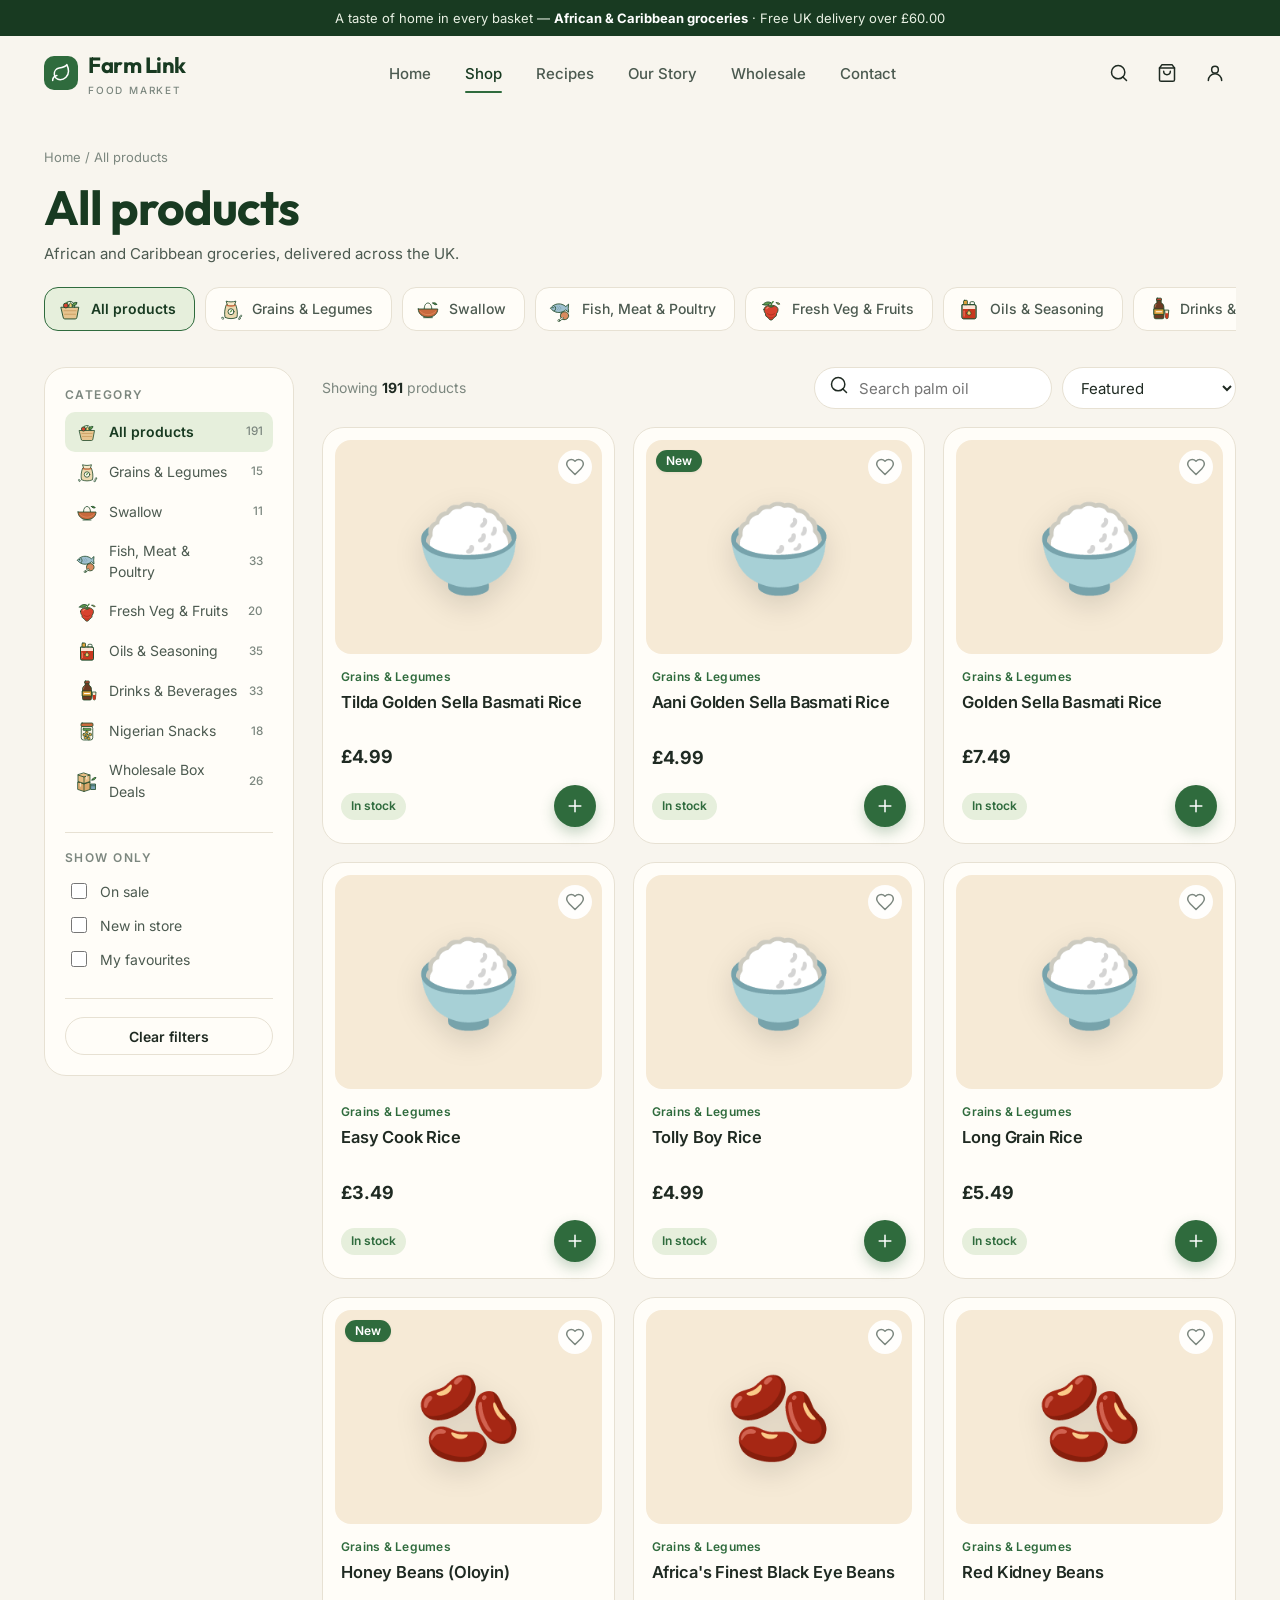
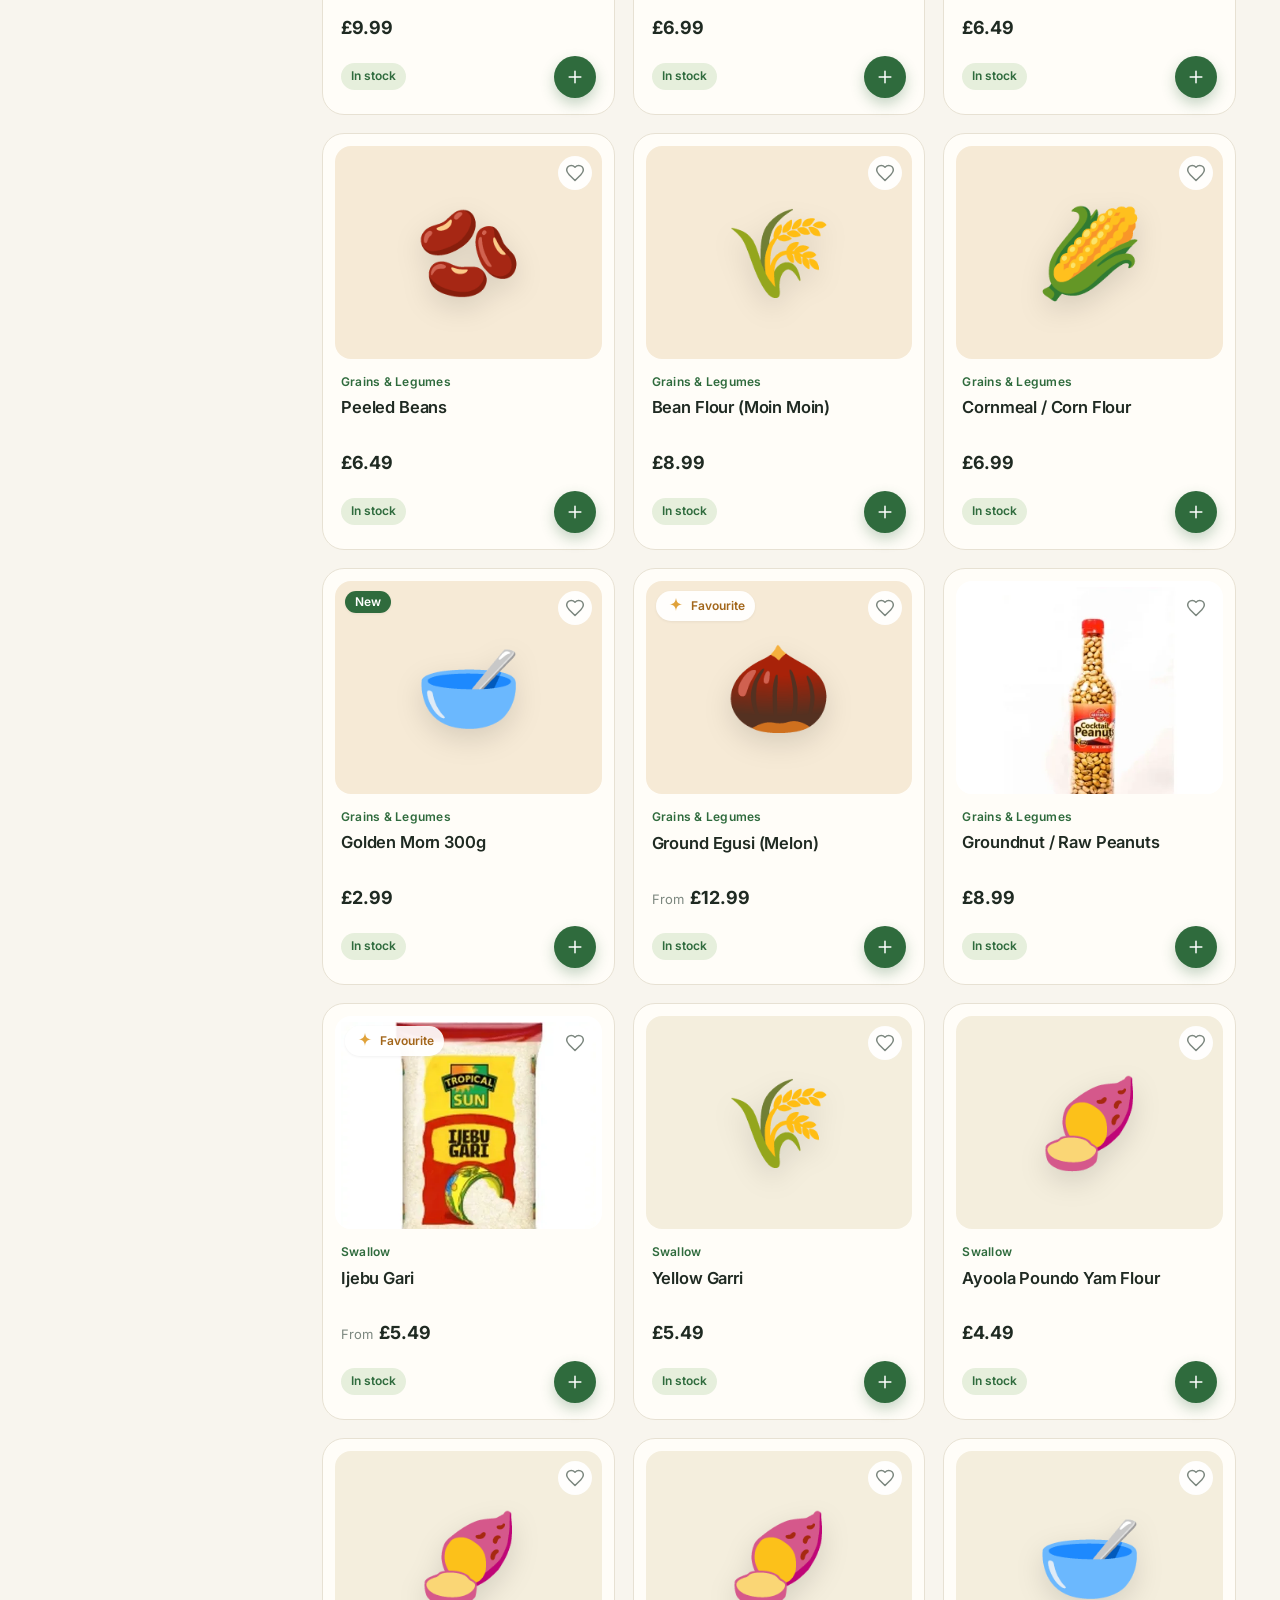
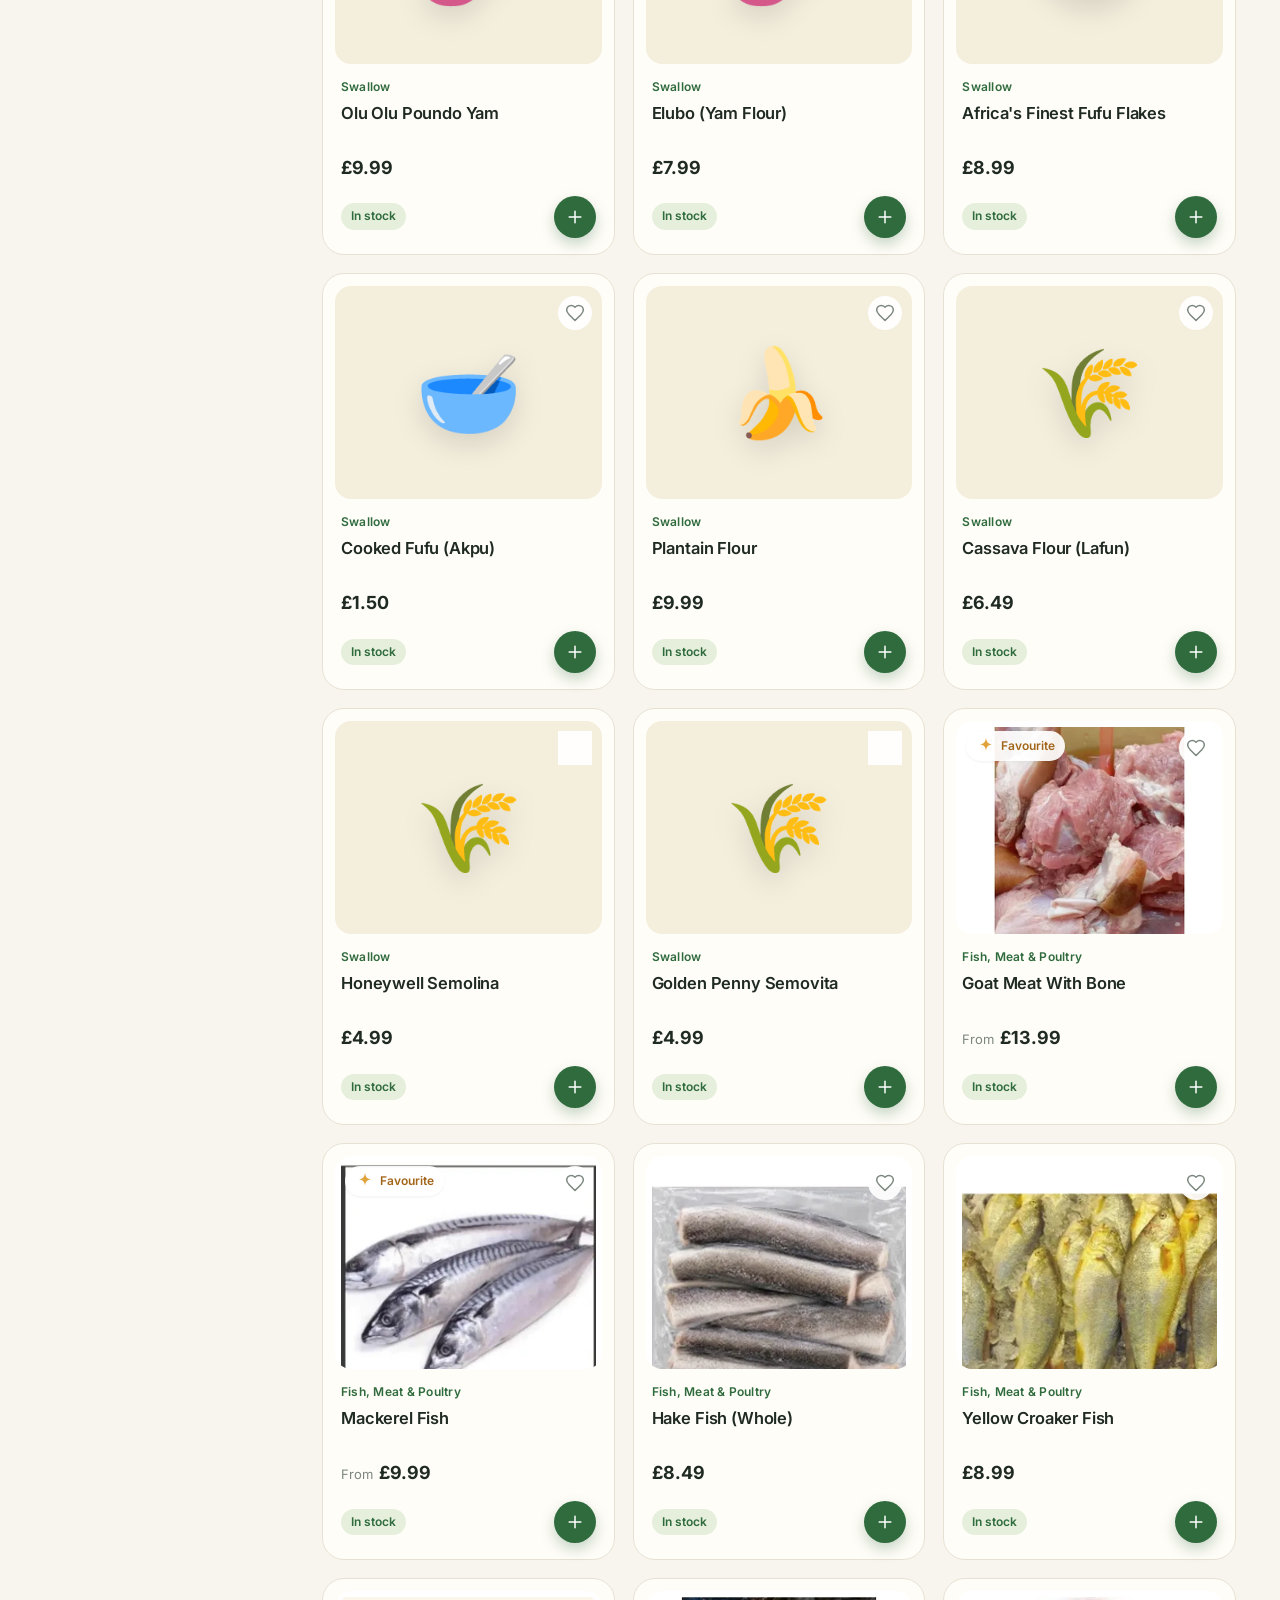
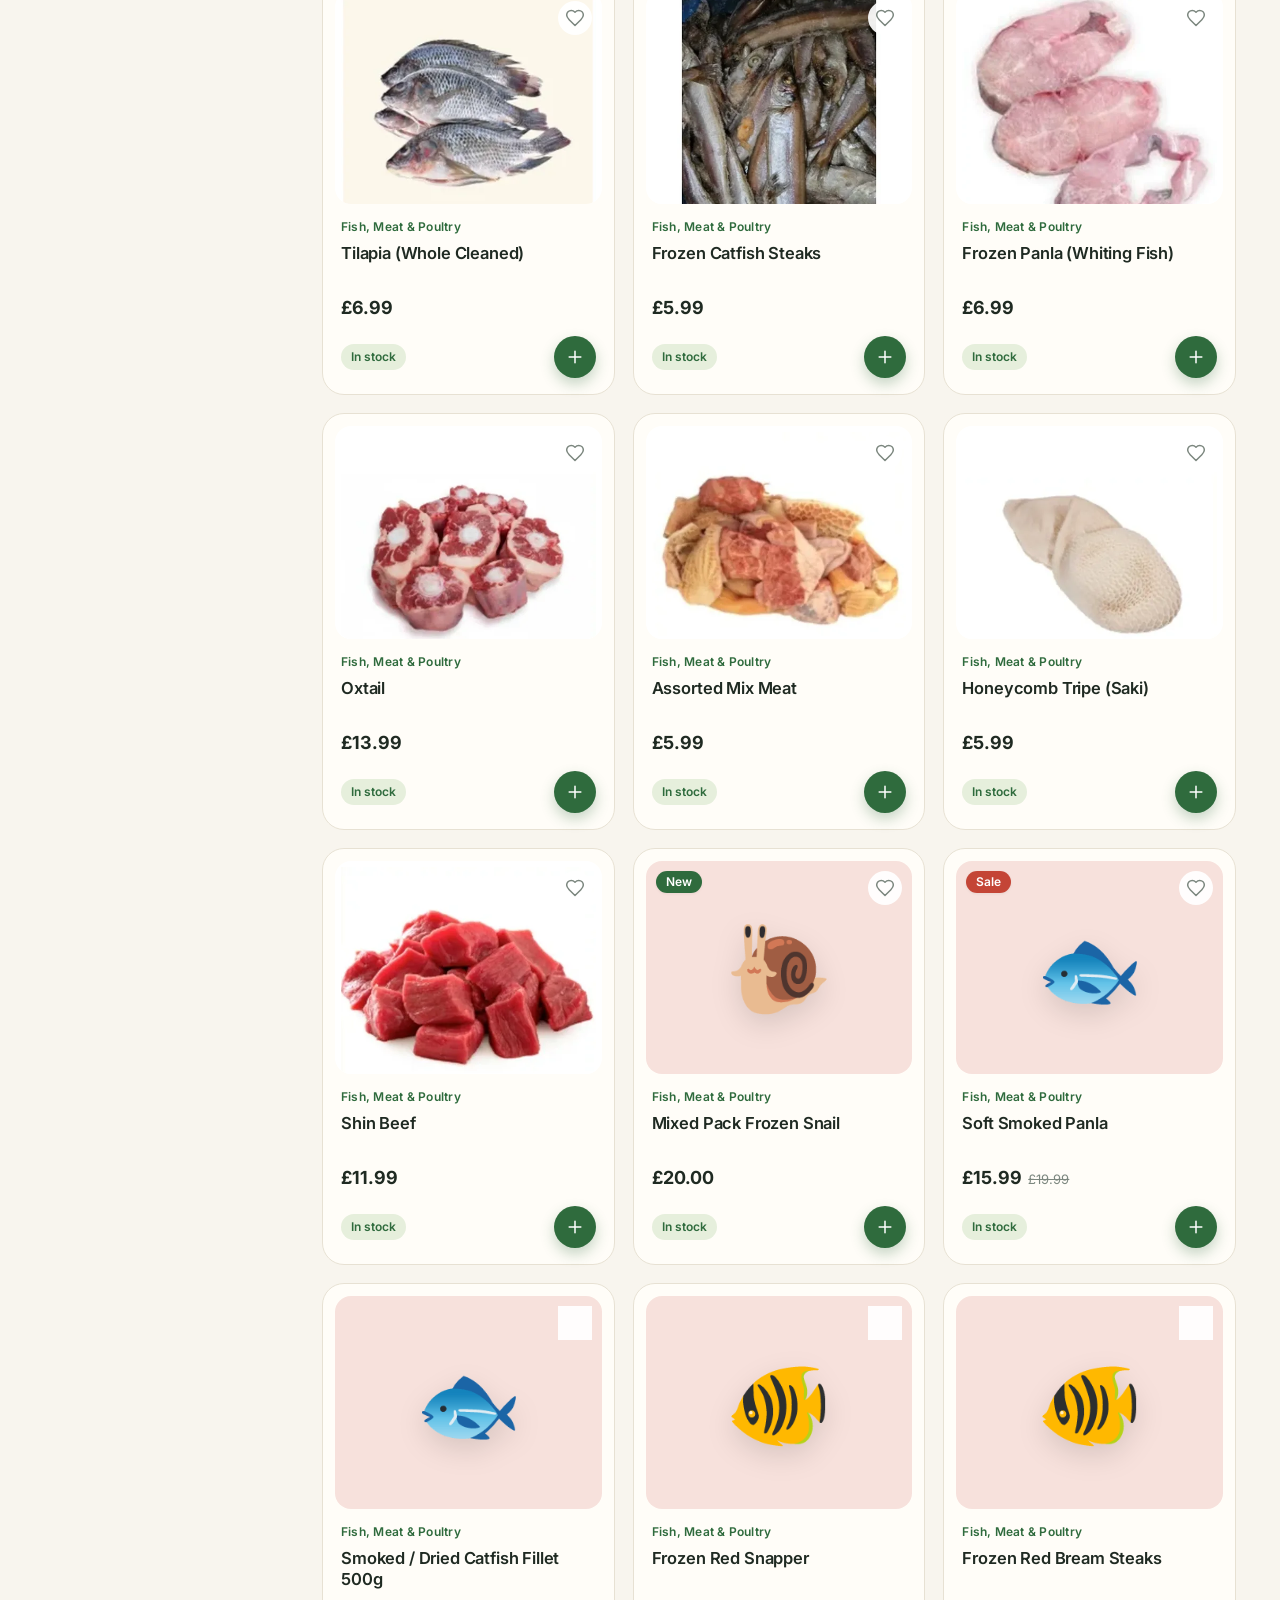
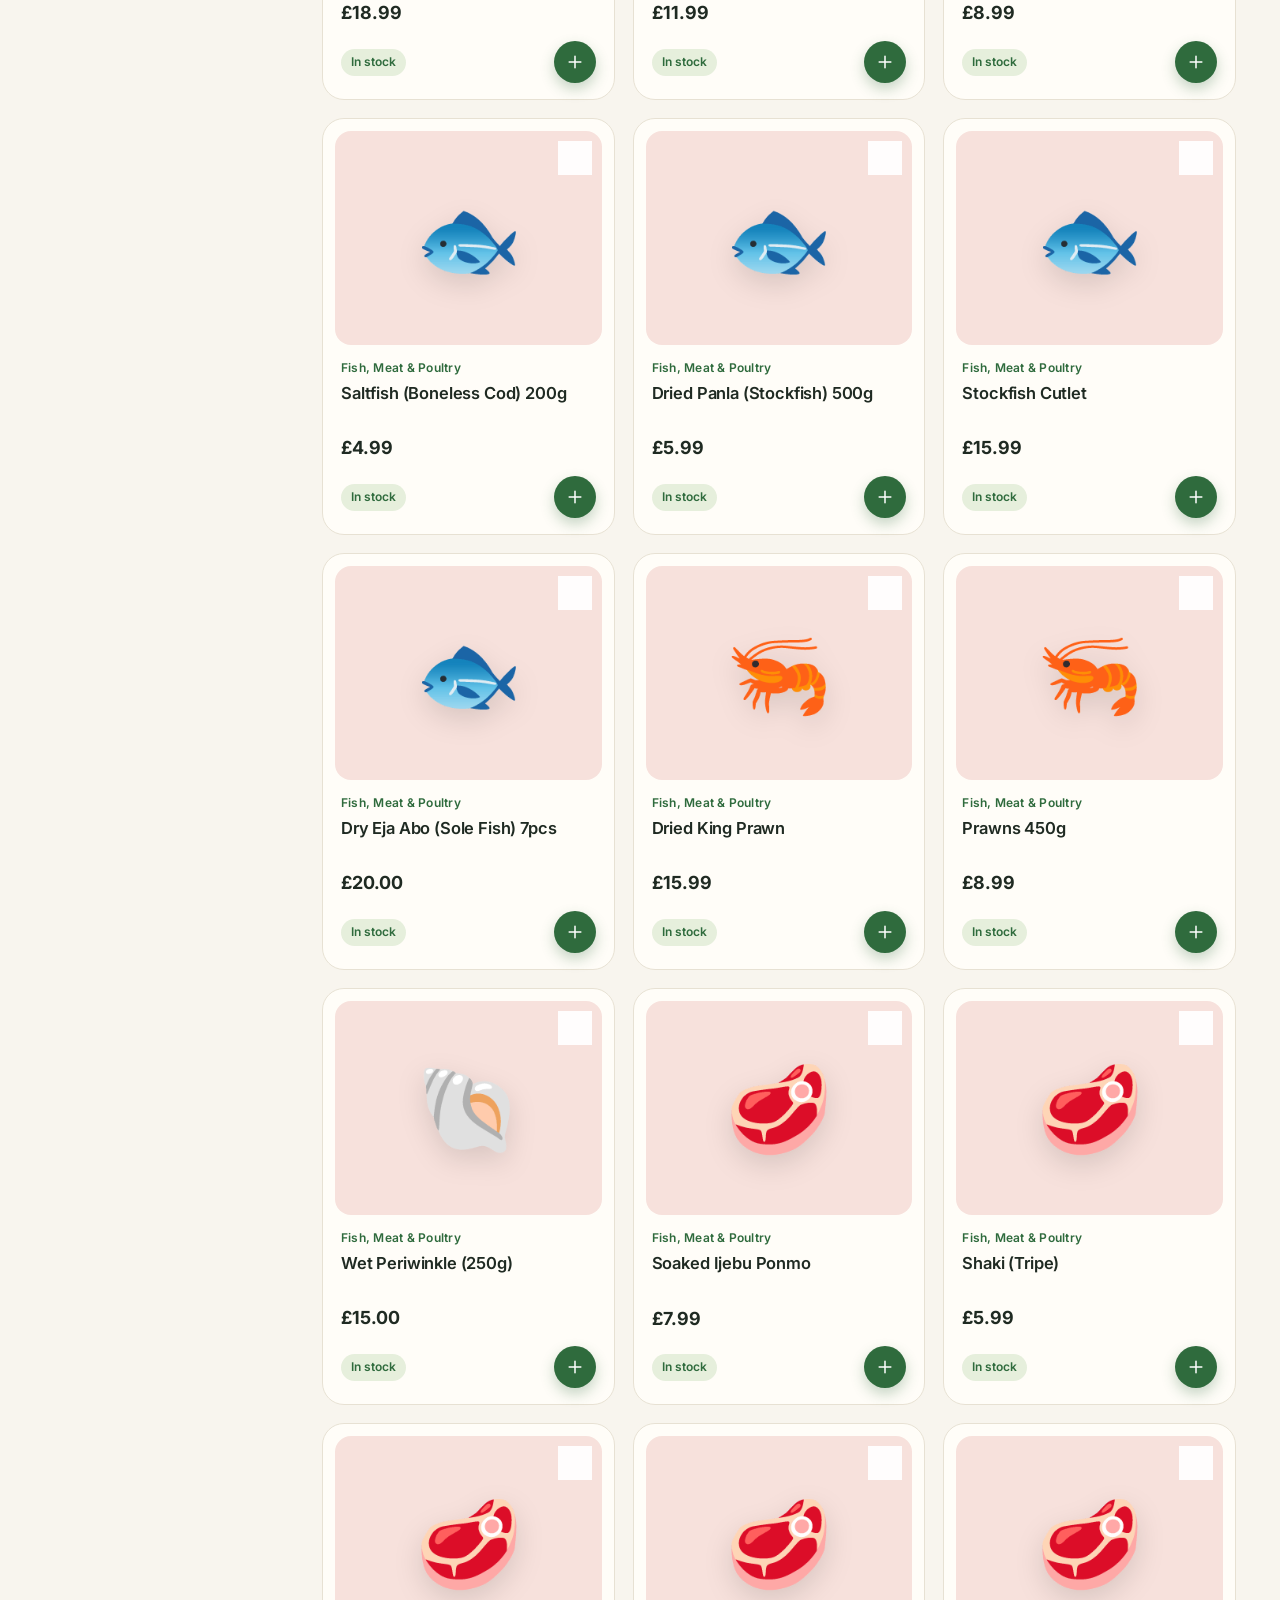
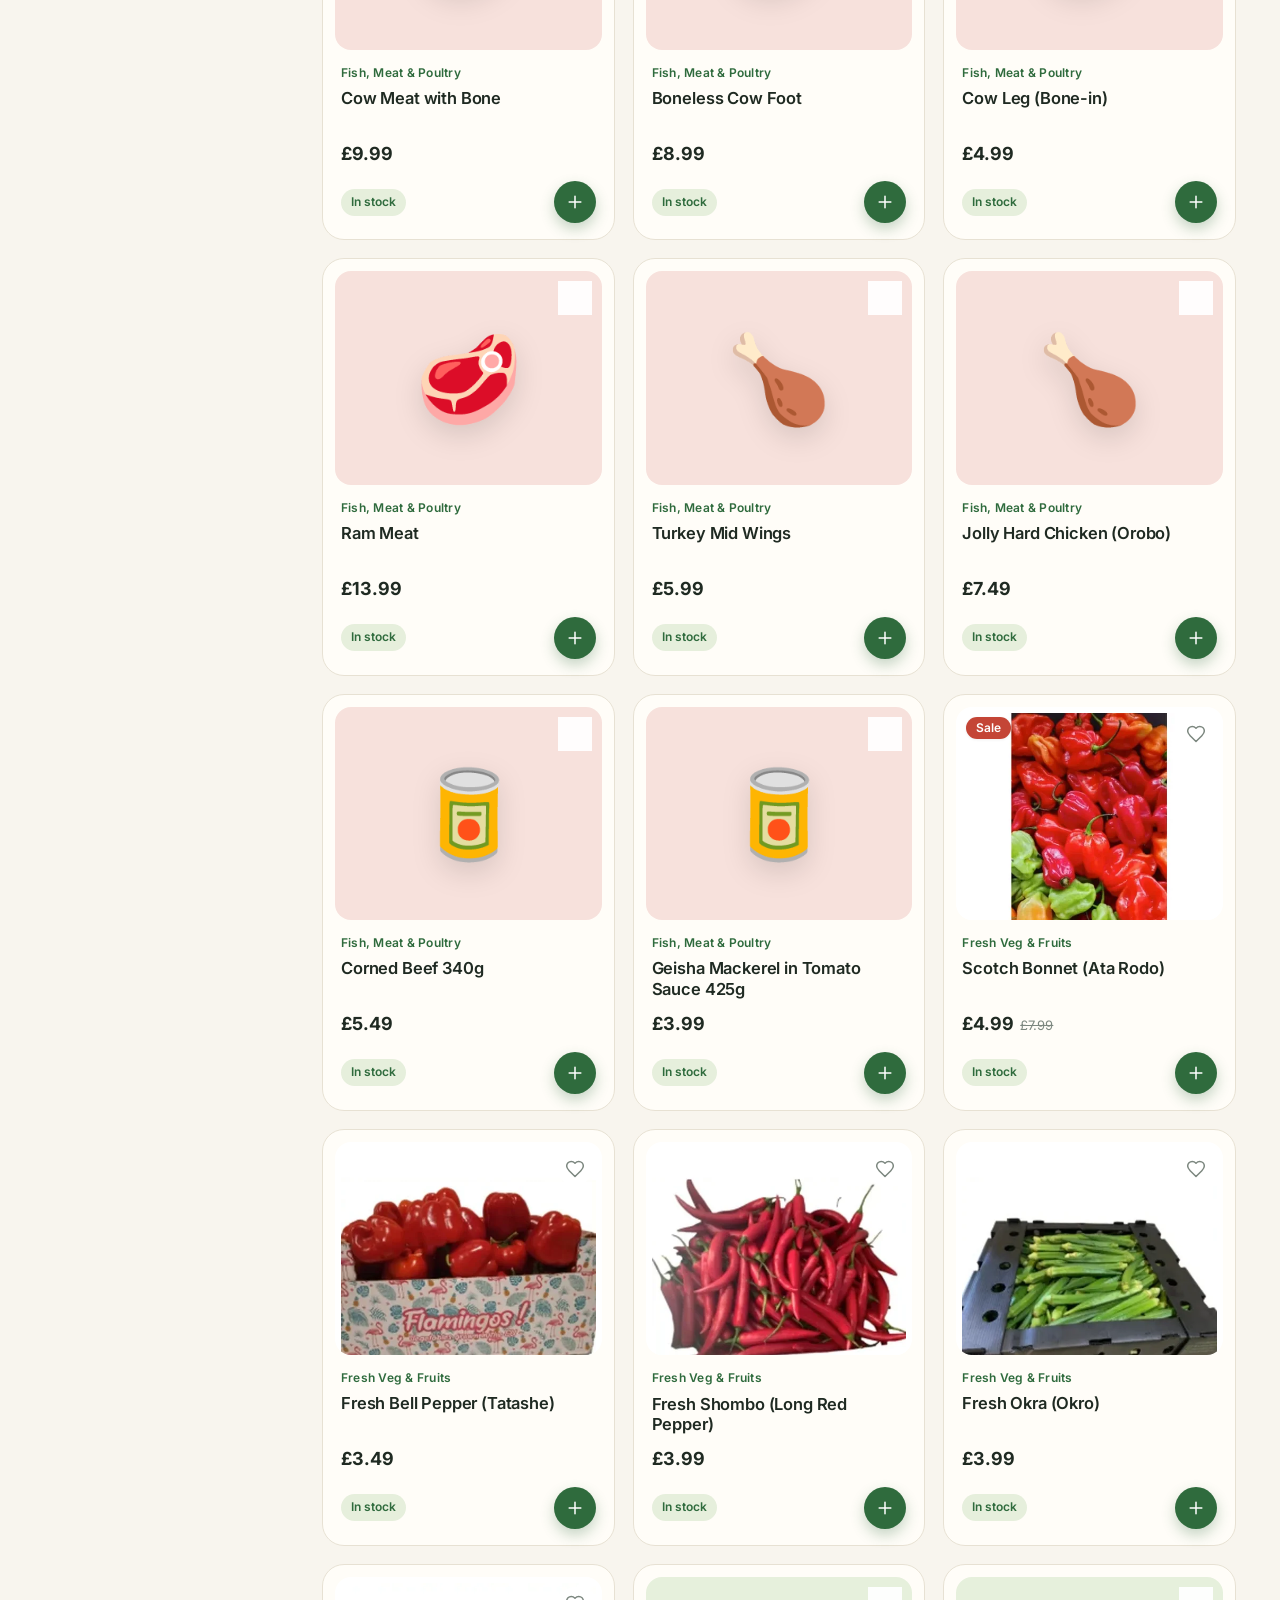
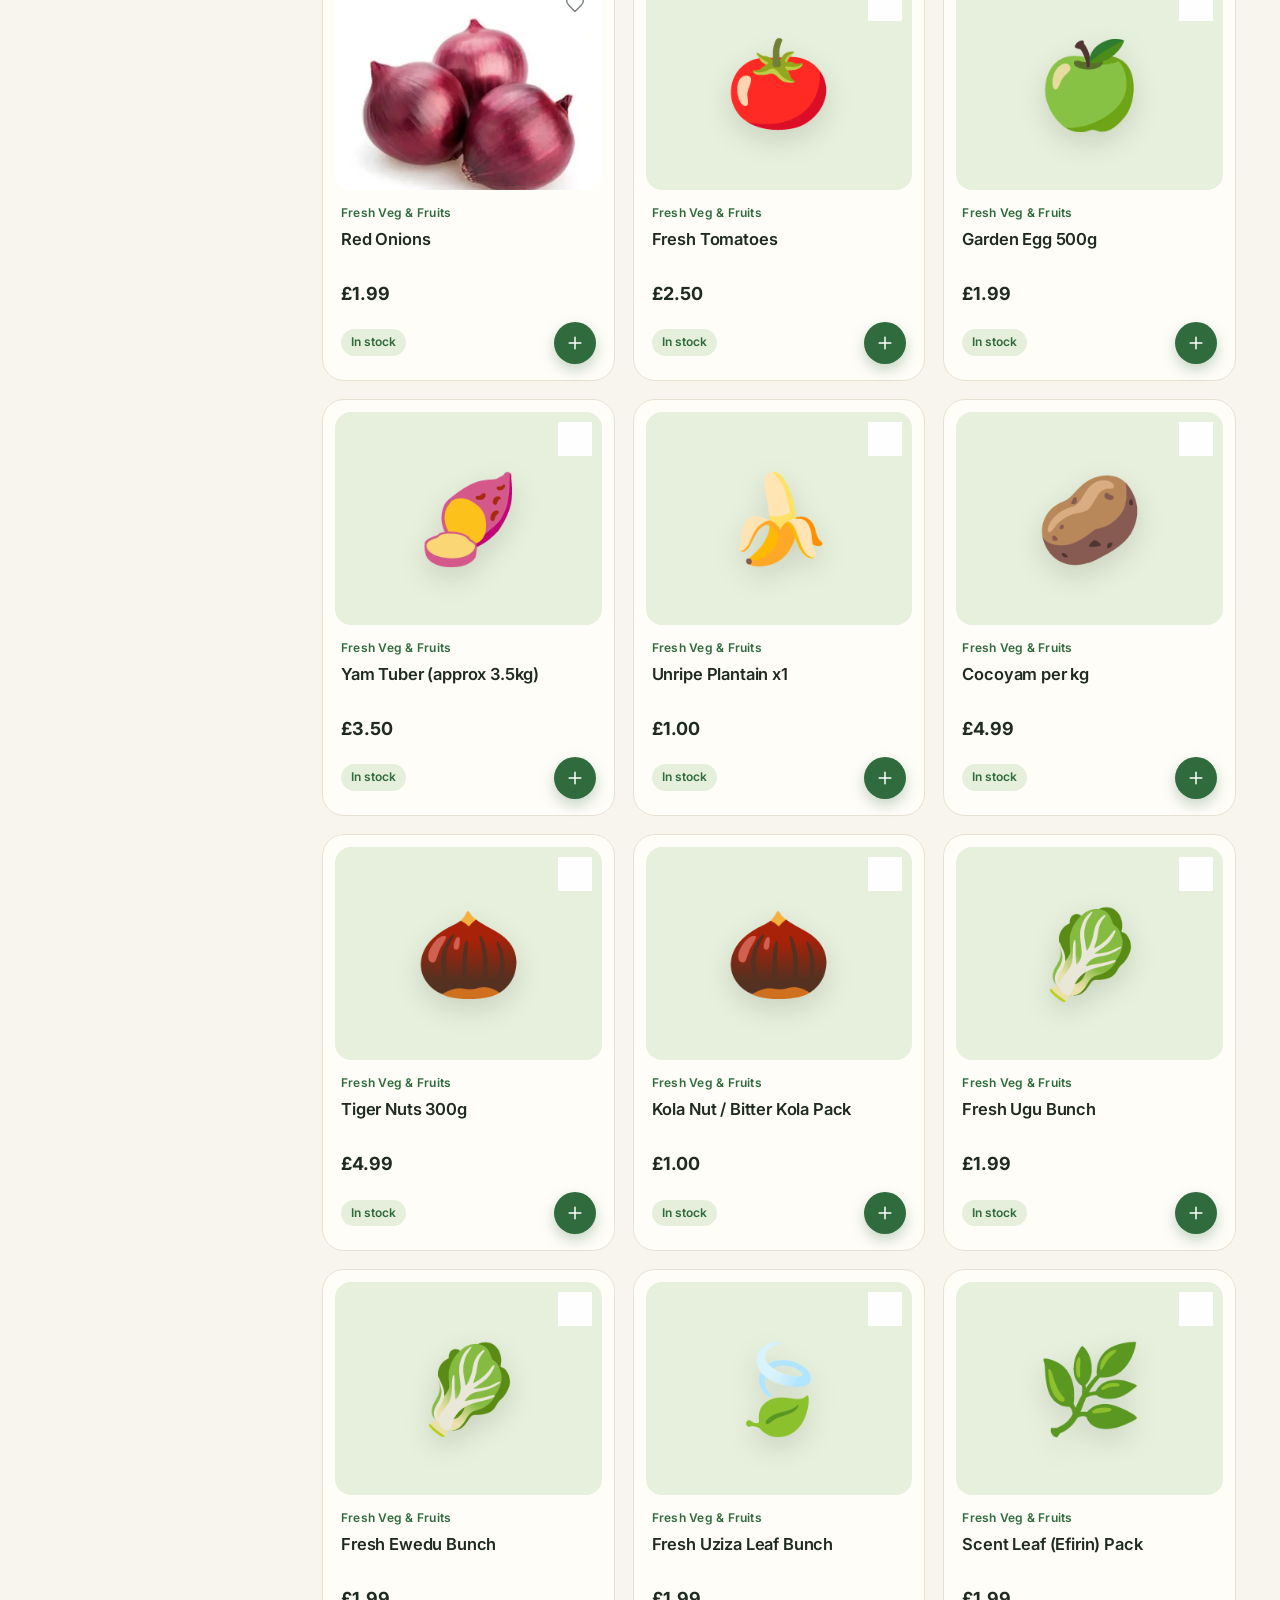
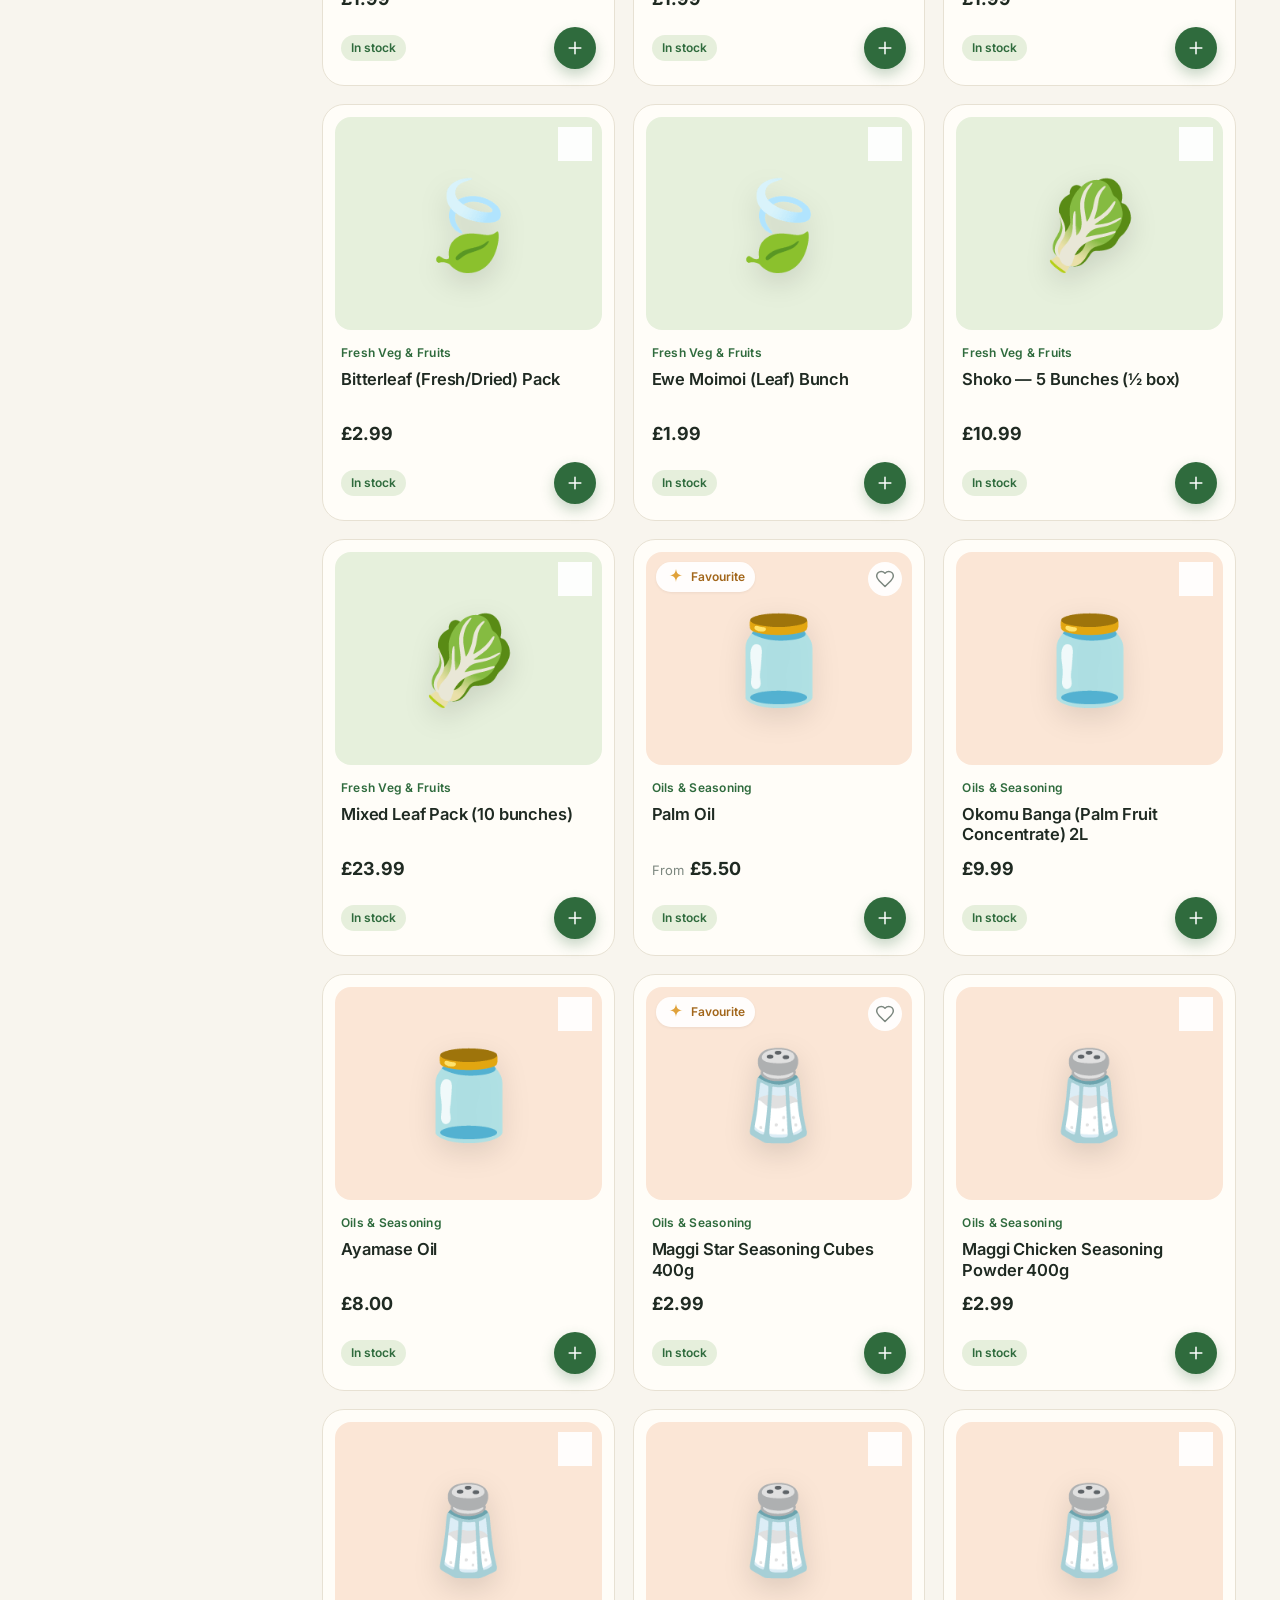
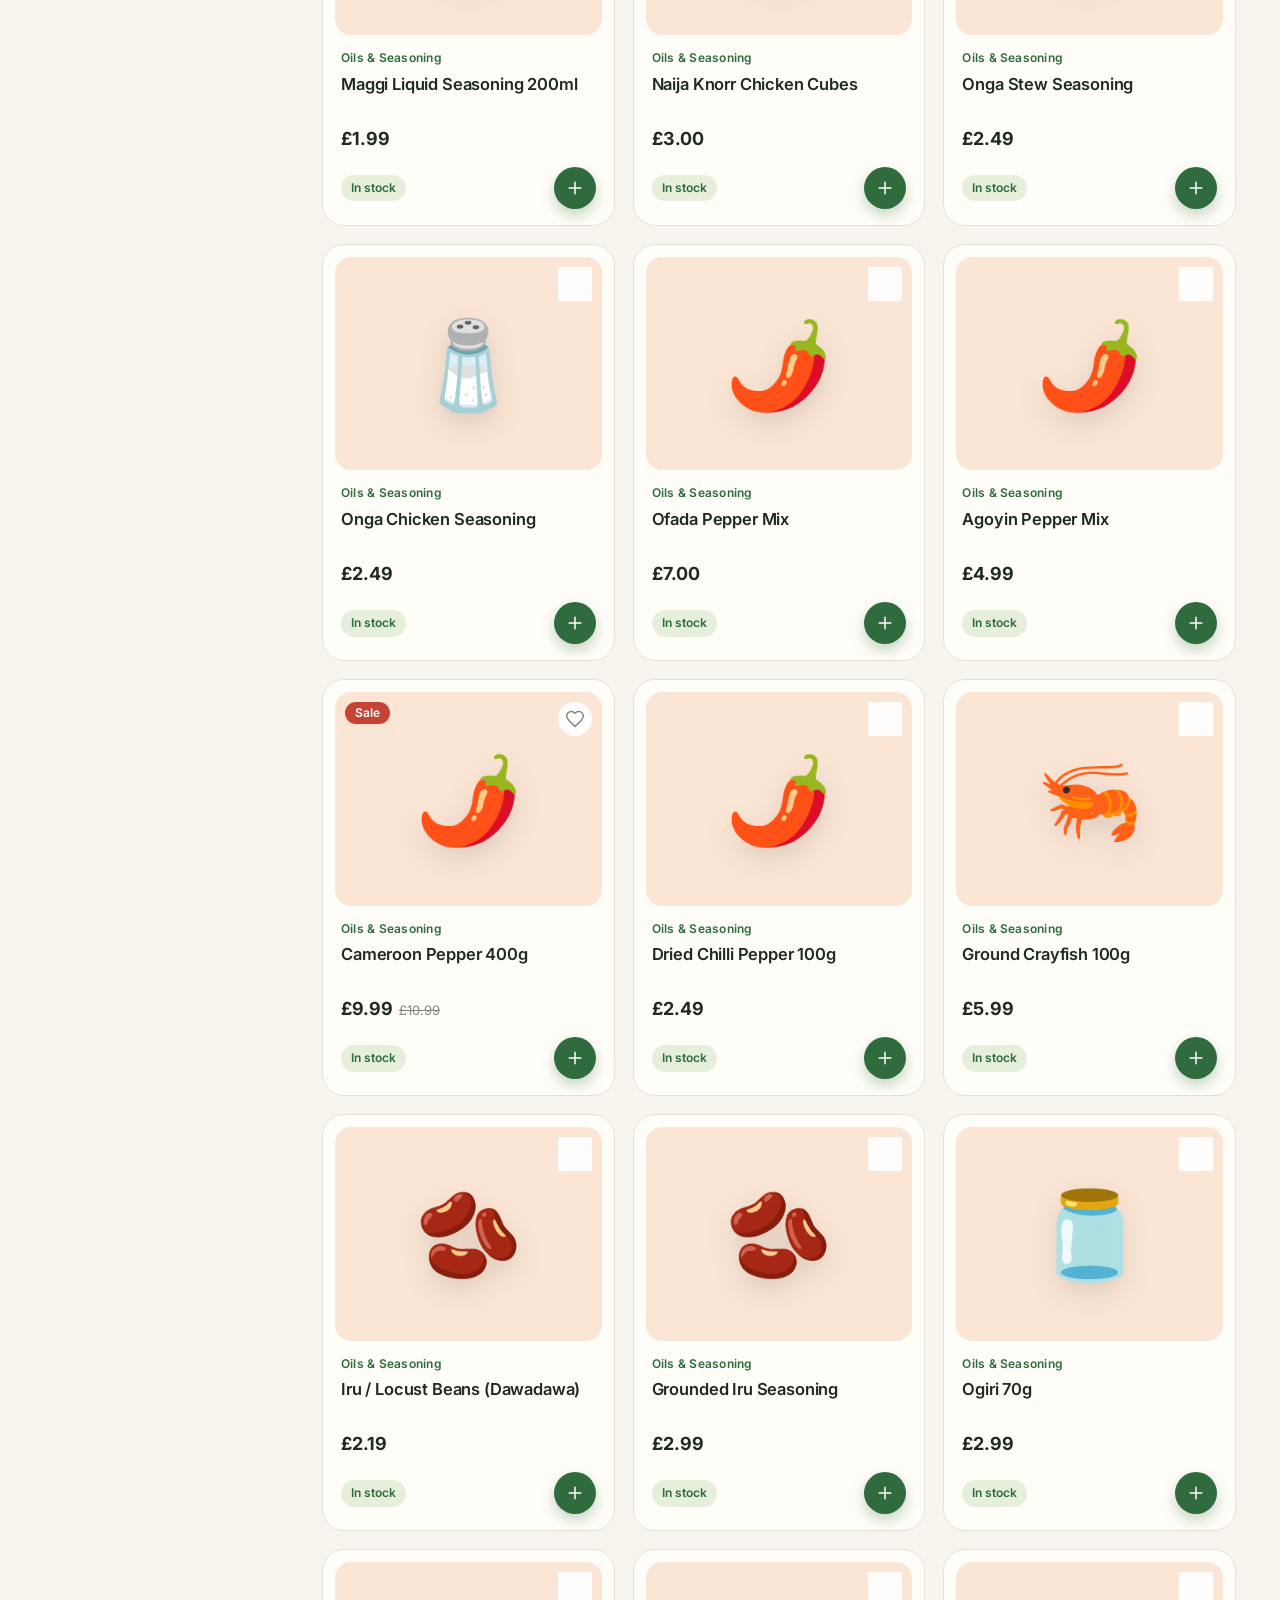
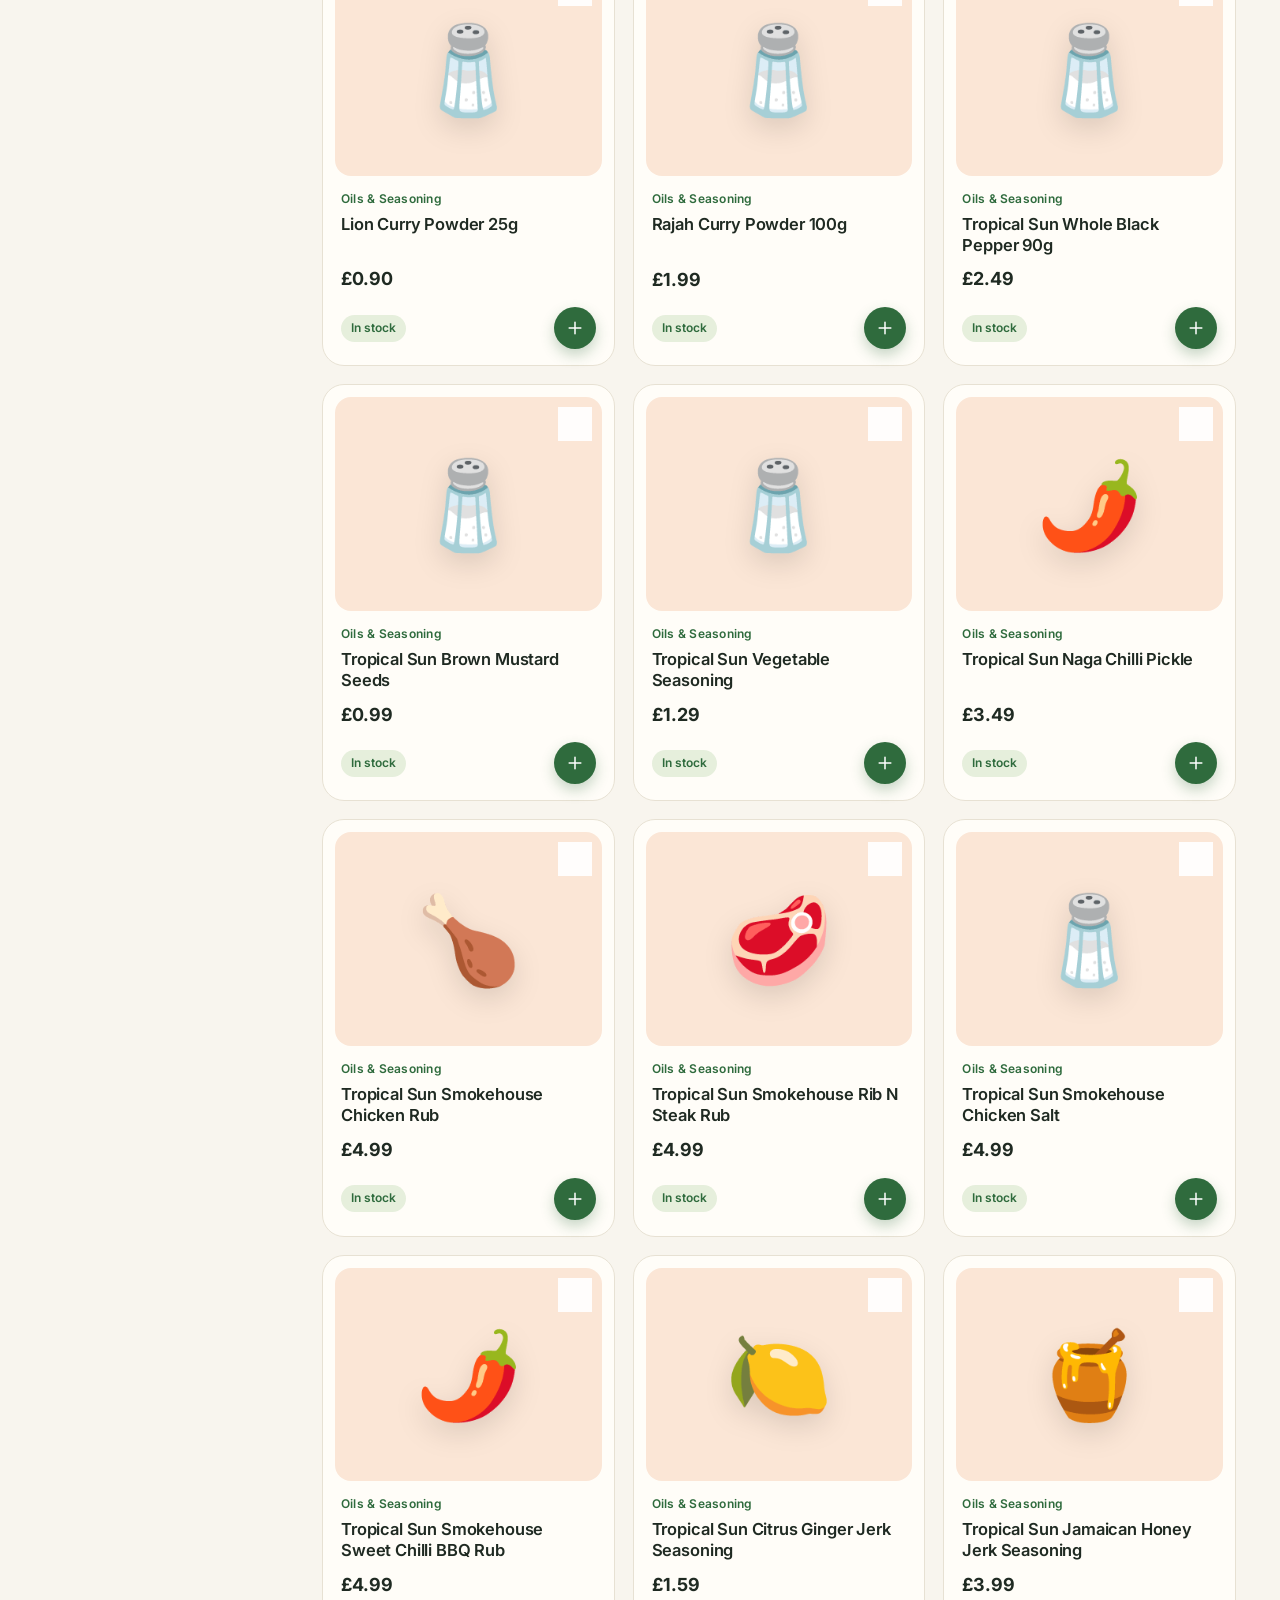
==== commit 429dece5: "Add illustrated category icons A matching set of flat SVG illustrations (rice sack, poundo bowl, fis" ====
--- a/shop.html
+++ b/shop.html
@@ -72,6 +72,7 @@
   <div id="site-footer"></div>
 
   <script src="js/data.js"></script>
+  <script src="js/category-icons.js"></script>
   <script src="js/app.js"></script>
   <script src="js/motion.js"></script>
   <script src="js/shop.js"></script>
--- a/css/styles.css
+++ b/css/styles.css
@@ -770,3 +770,14 @@
   .toast { white-space: nowrap; font-size: 13px; padding: 10px 16px; }
   .toast span { overflow: hidden; text-overflow: ellipsis; }
 }
+
+/* ---------- Illustrated category icons ---------- */
+.chip-ico { width: 26px; height: 26px; flex: none; display: inline-grid; place-items: center; transition: transform .3s cubic-bezier(.2, .8, .2, 1.4); }
+.chip-ico svg { width: 100%; height: 100%; display: block; }
+.chip:hover .chip-ico, .filter-opt:hover .chip-ico { transform: rotate(-8deg) scale(1.12); }
+.chip.active .chip-ico { transform: scale(1.08); }
+.filter-label { display: inline-flex; align-items: center; gap: 10px; }
+.filter-opt .chip-ico { width: 24px; height: 24px; }
+.thumb .cat-ico { display: grid; place-items: center; width: 62%; height: 62%; filter: drop-shadow(0 8px 10px rgba(31, 42, 34, .12)); }
+.thumb .cat-ico svg { width: 100%; height: 100%; display: block; }
+.chips .chip { padding-left: 12px; }
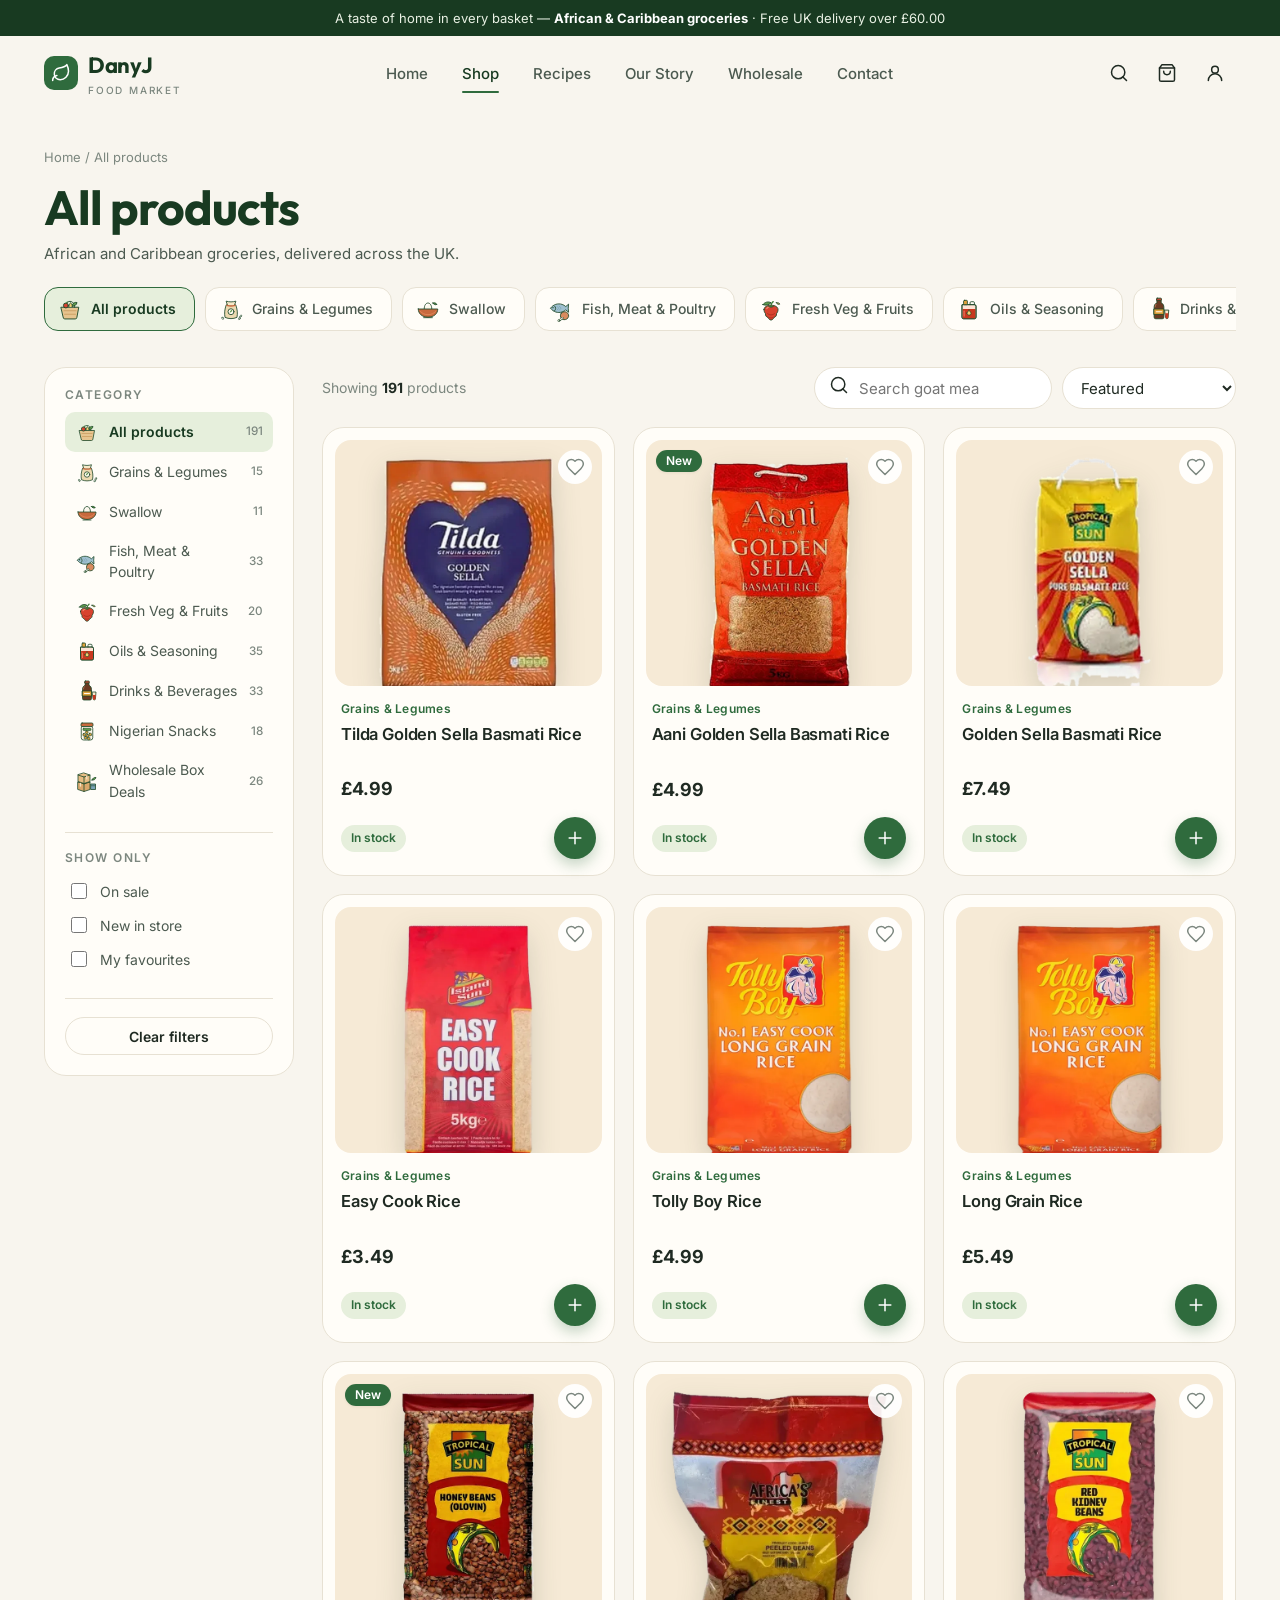
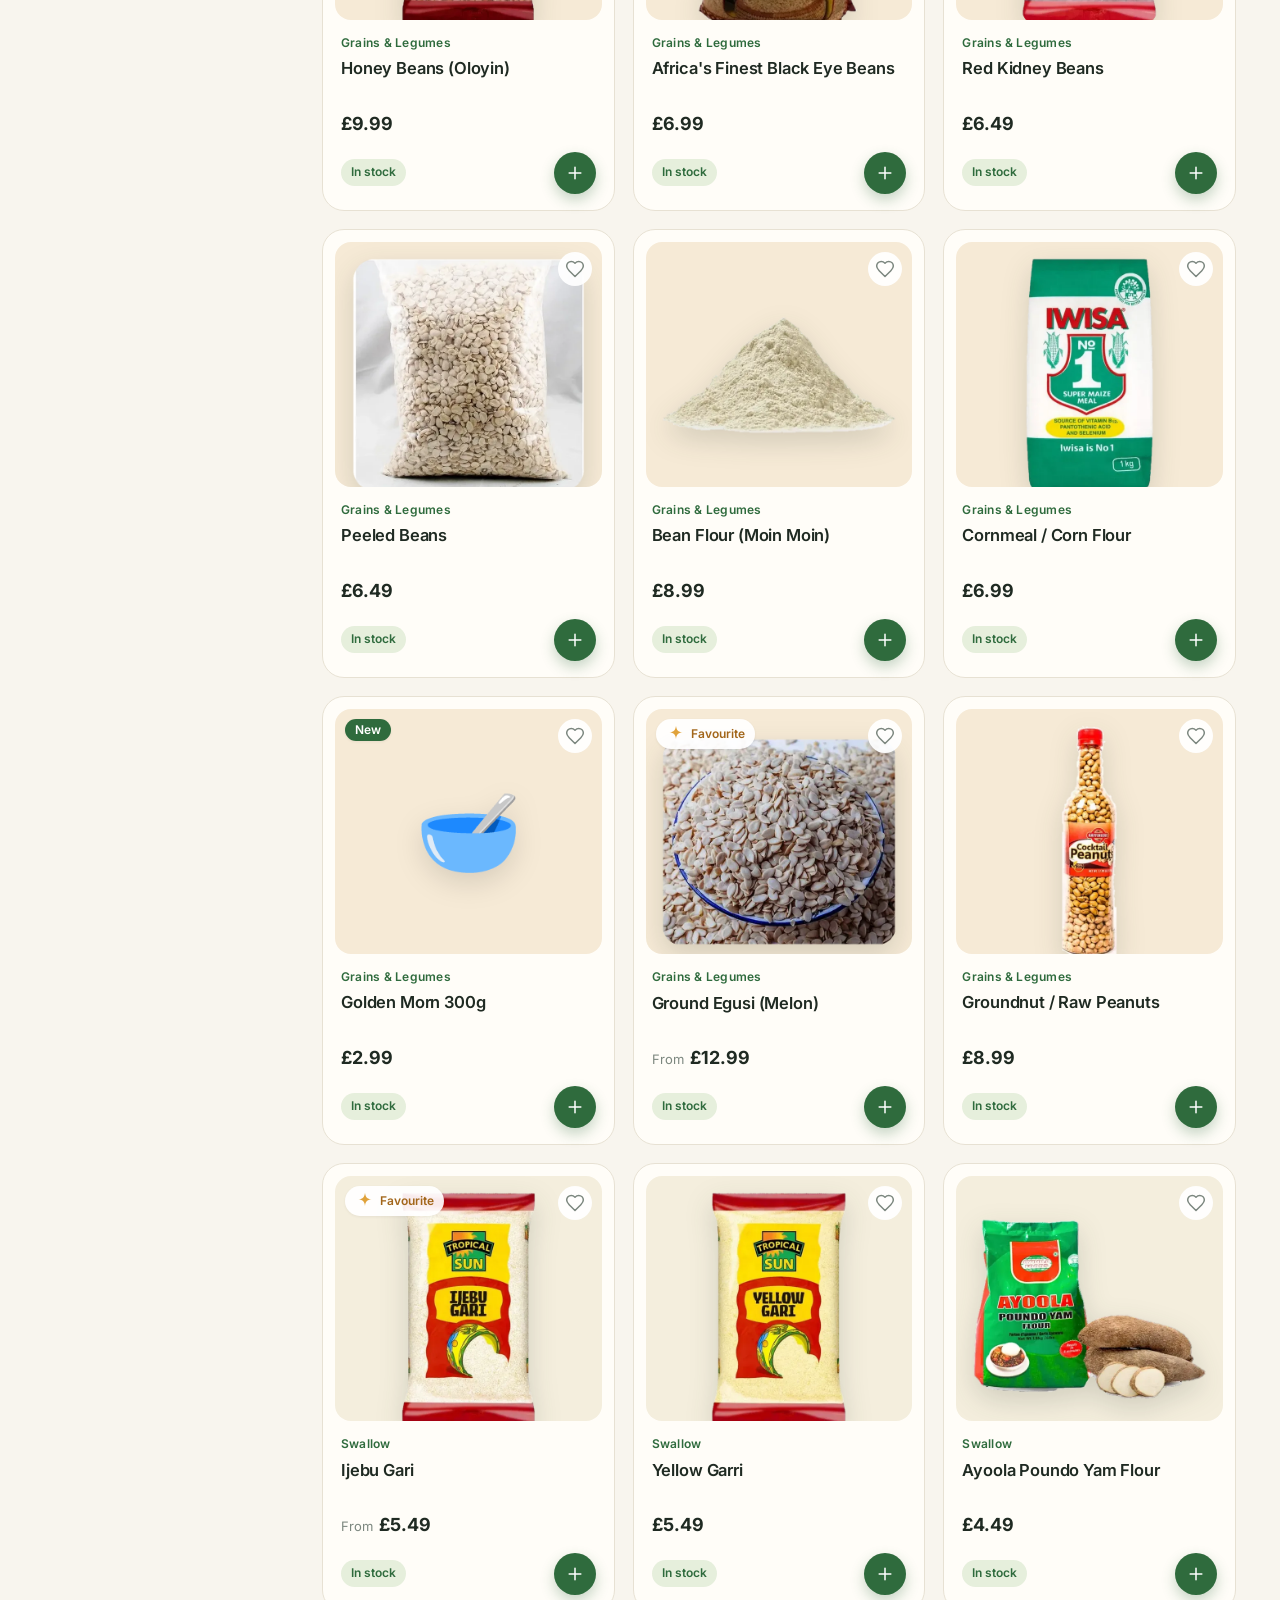
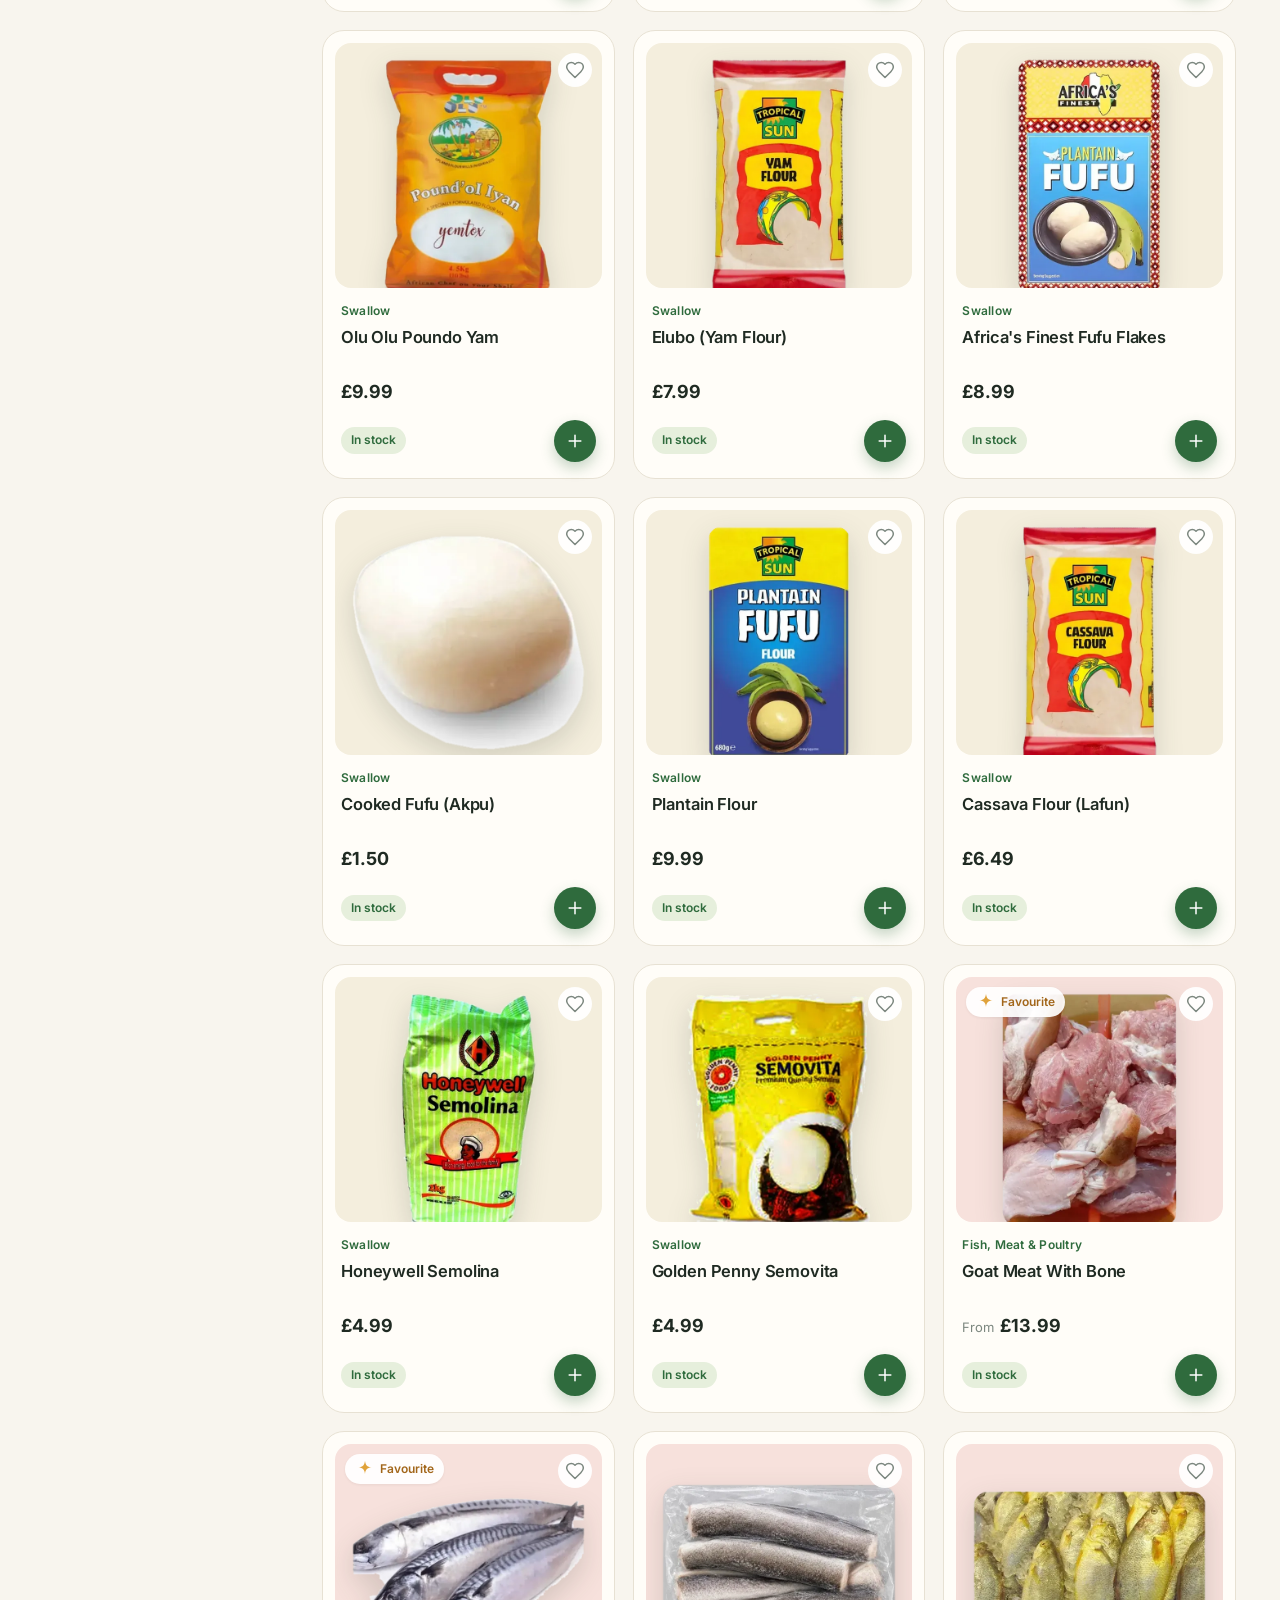
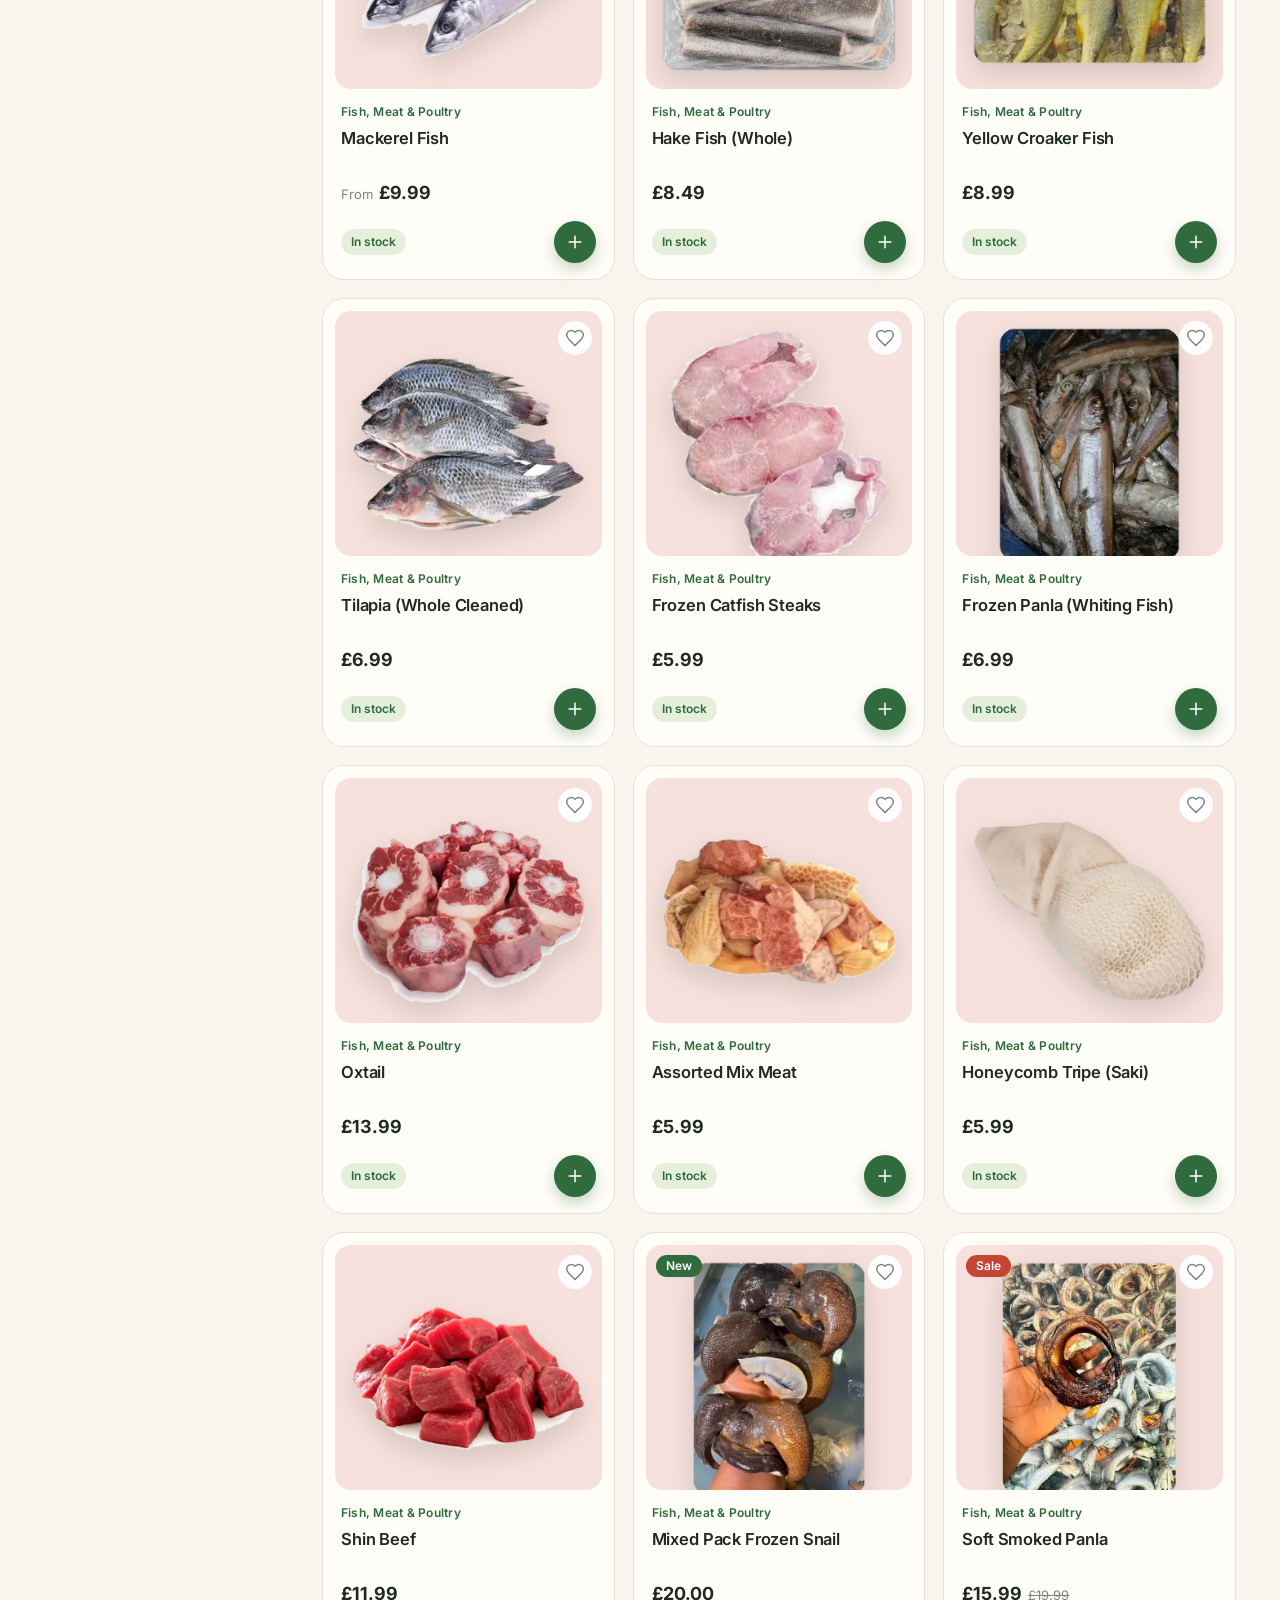
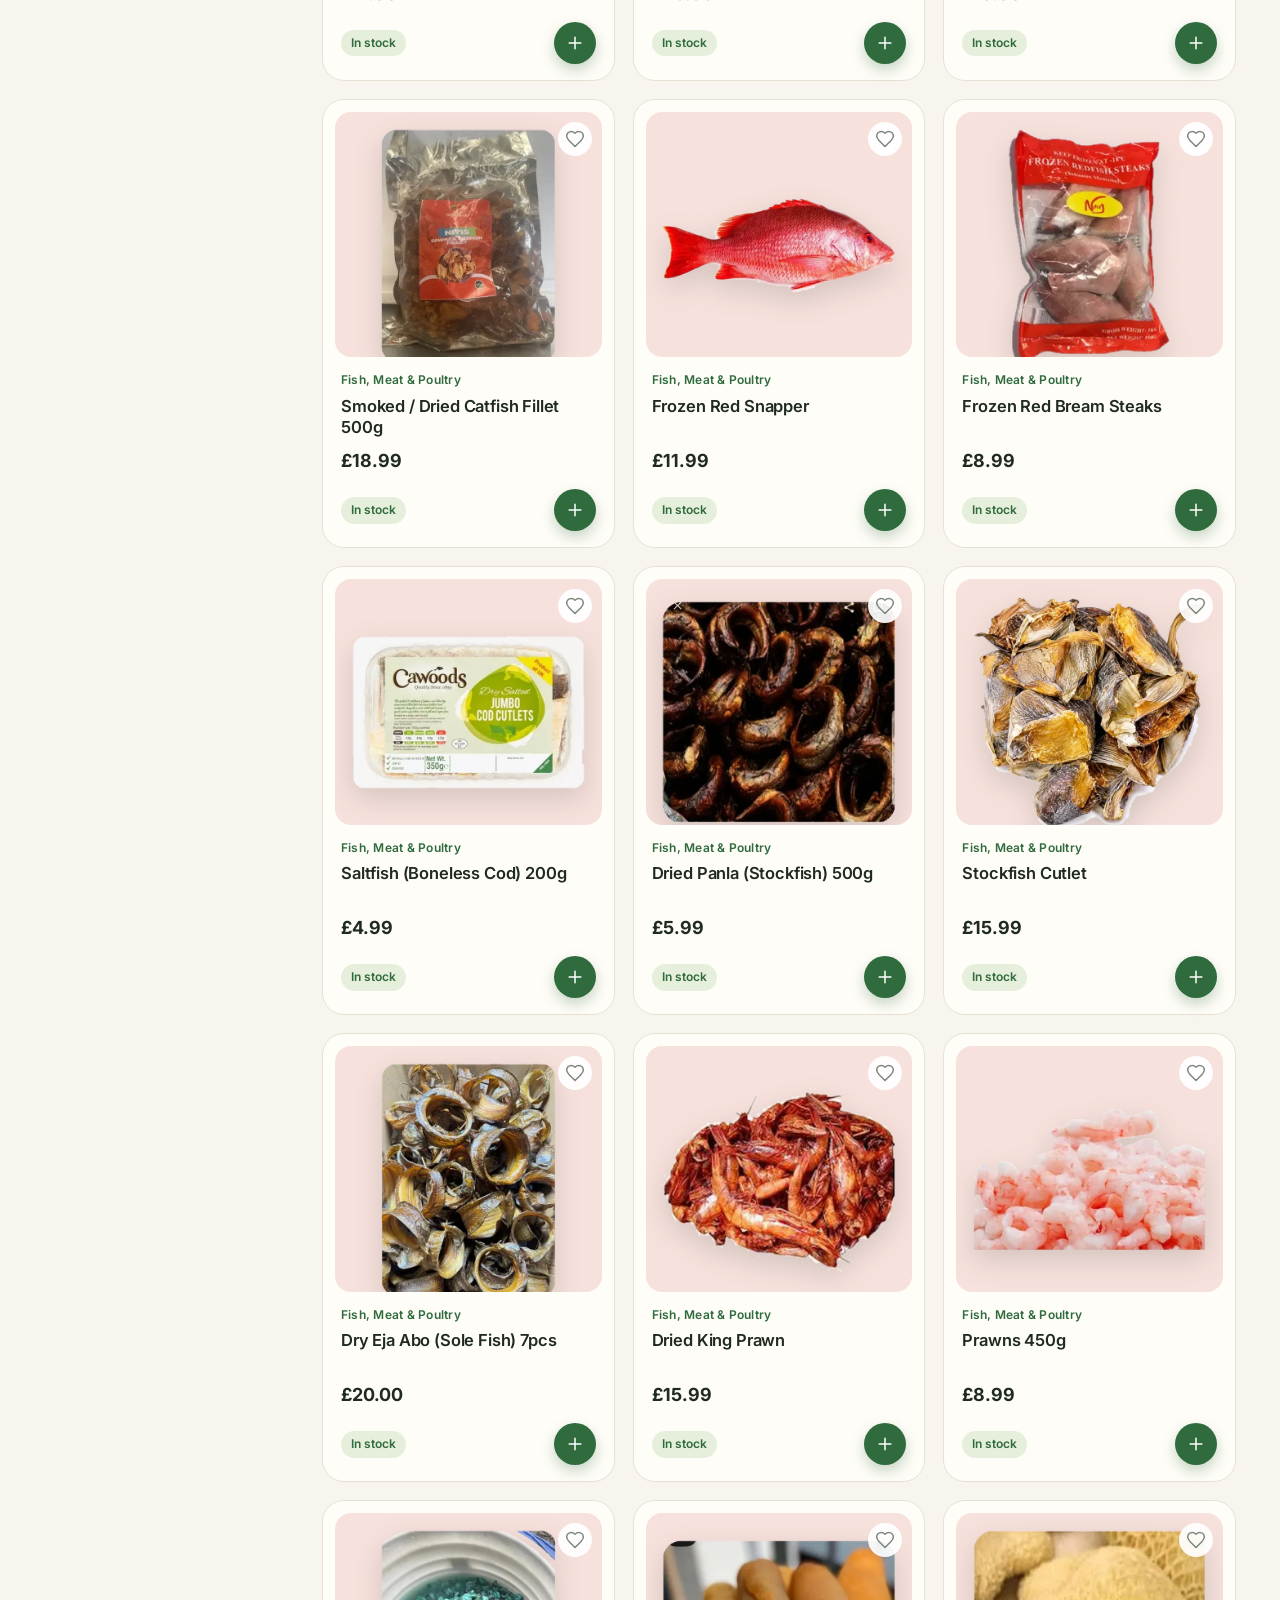
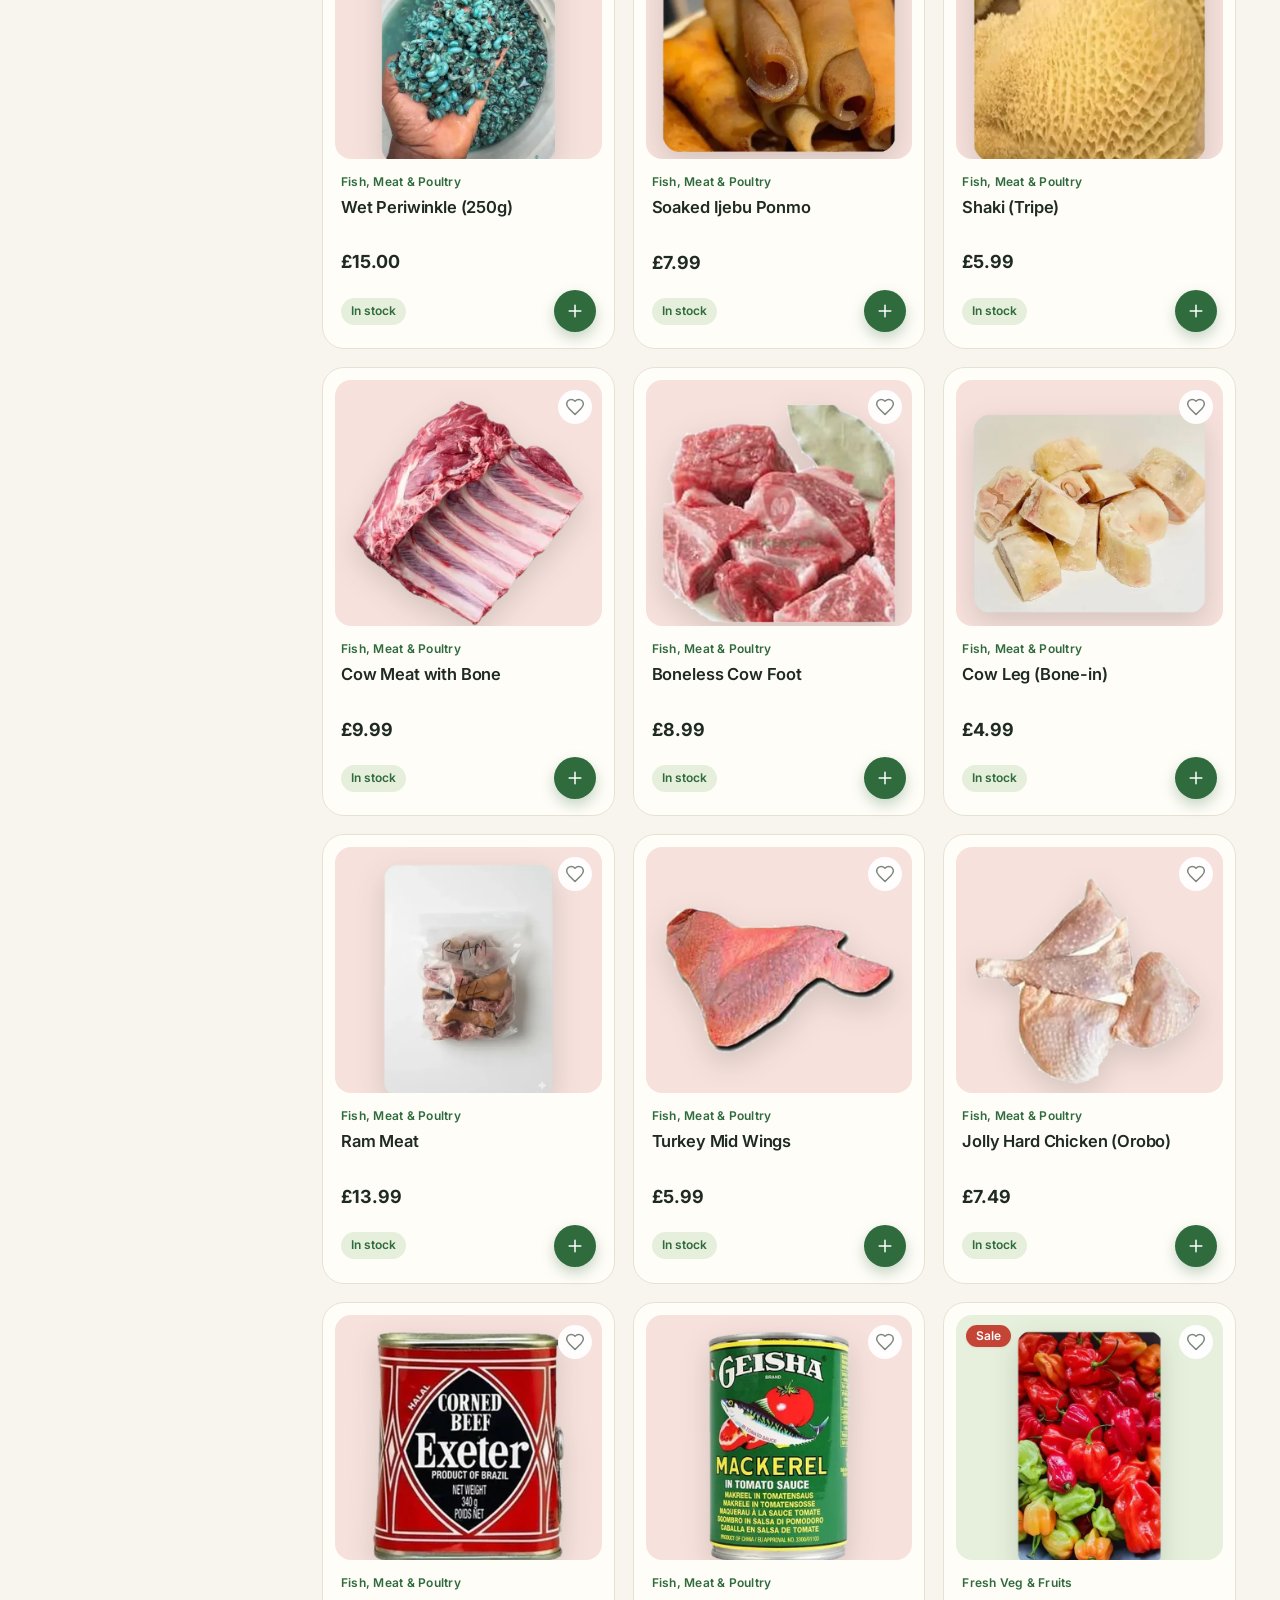
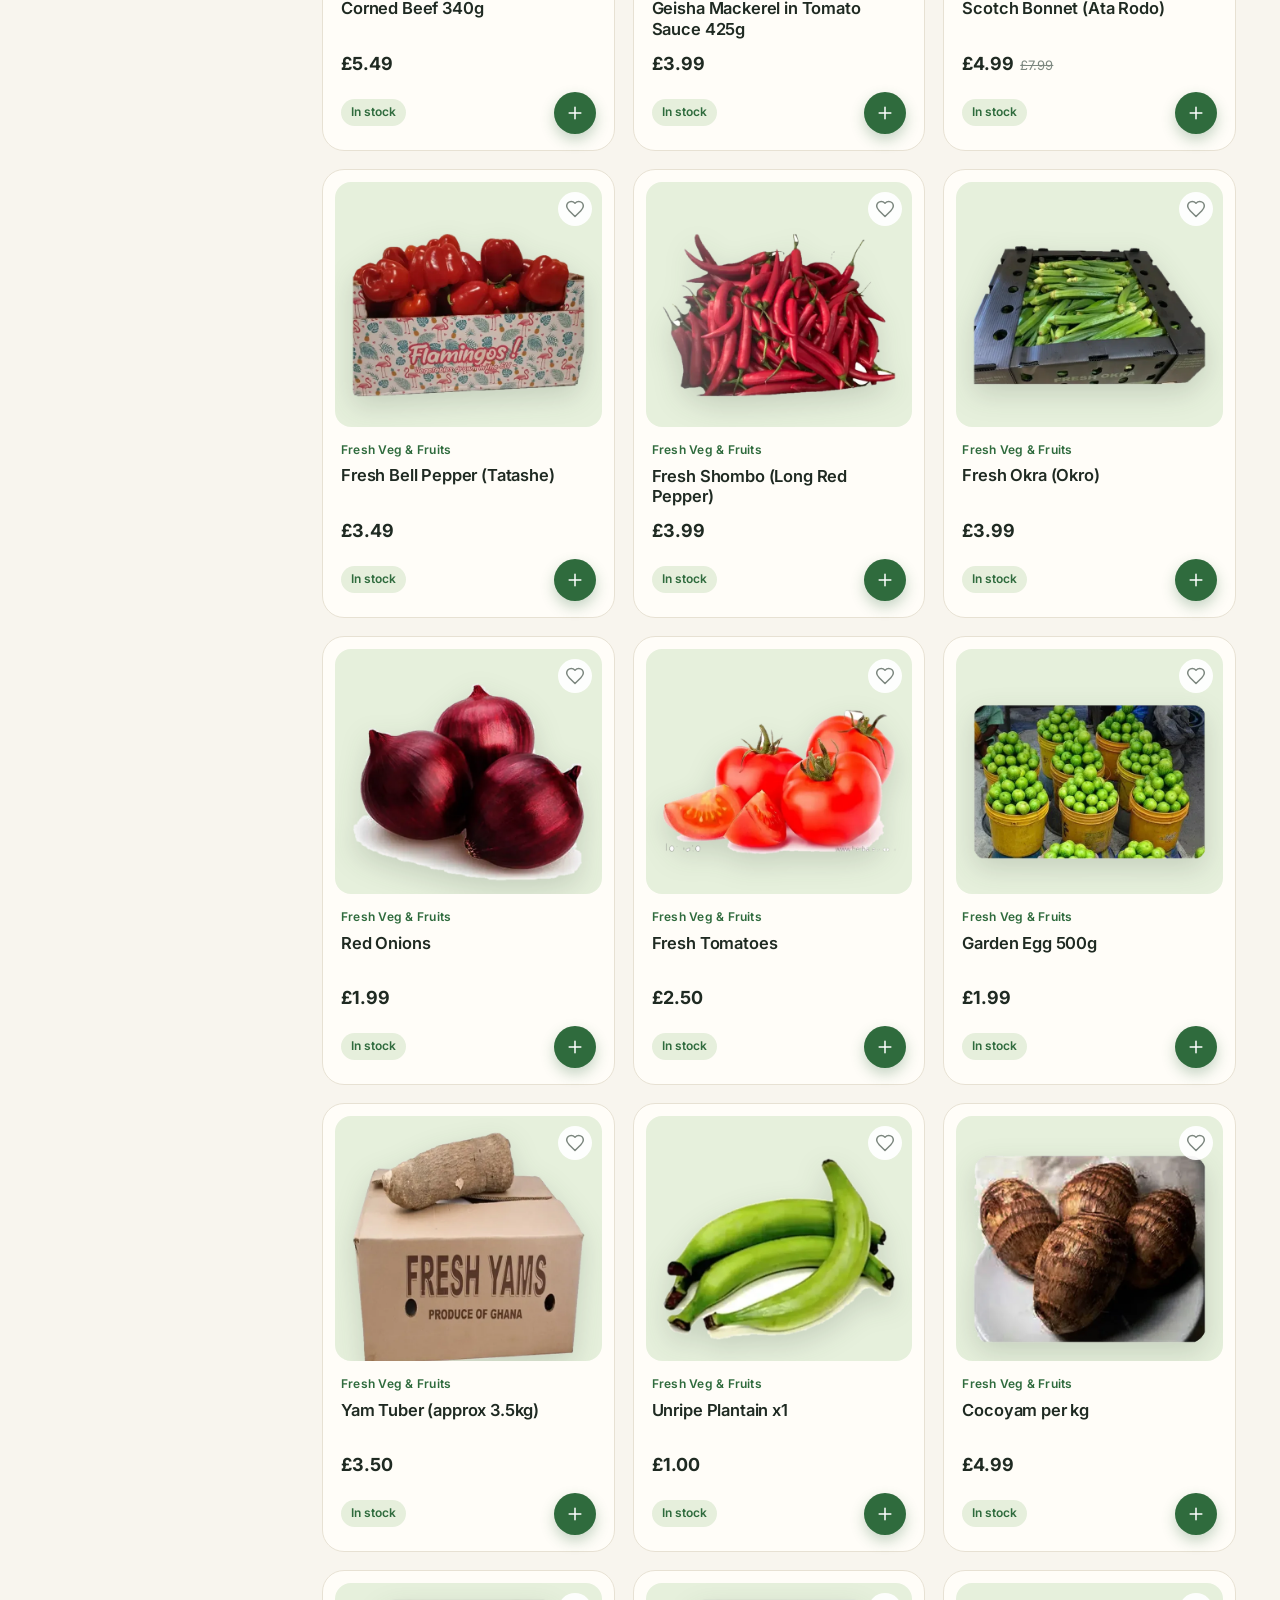
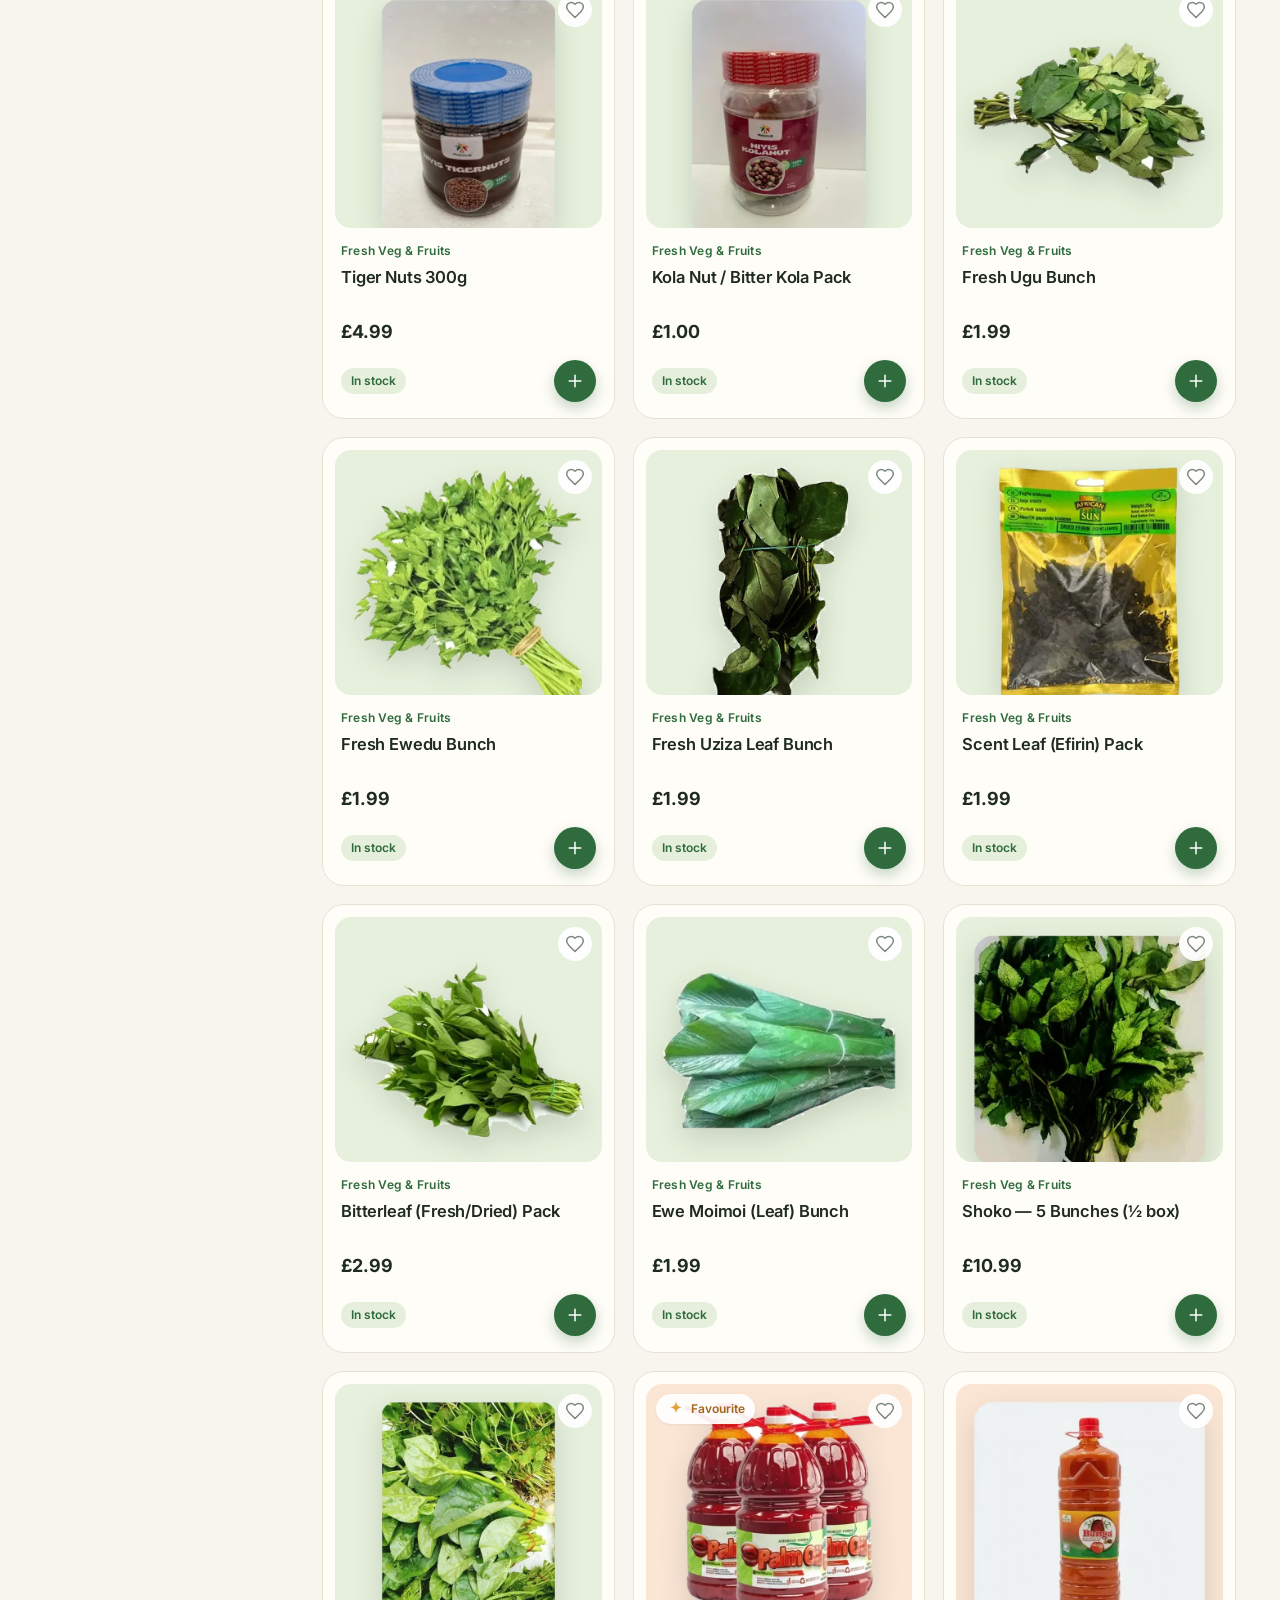
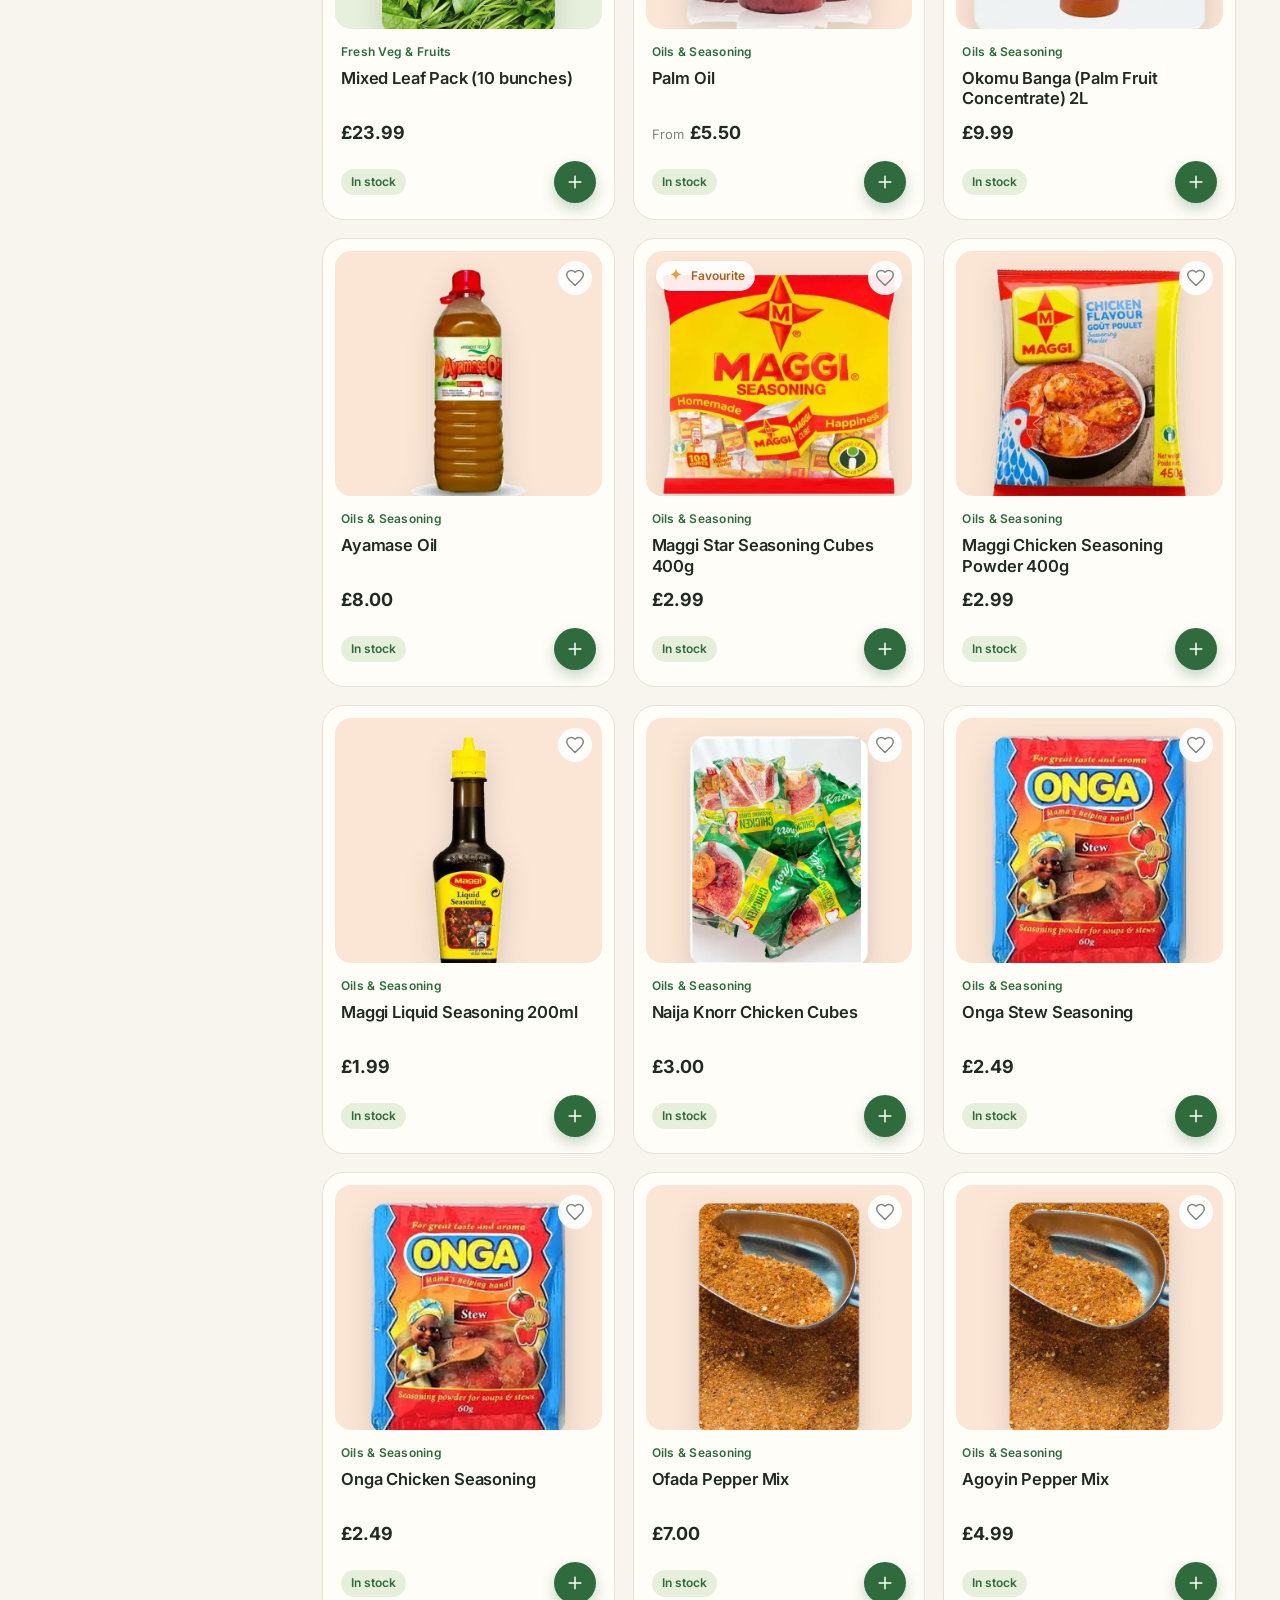
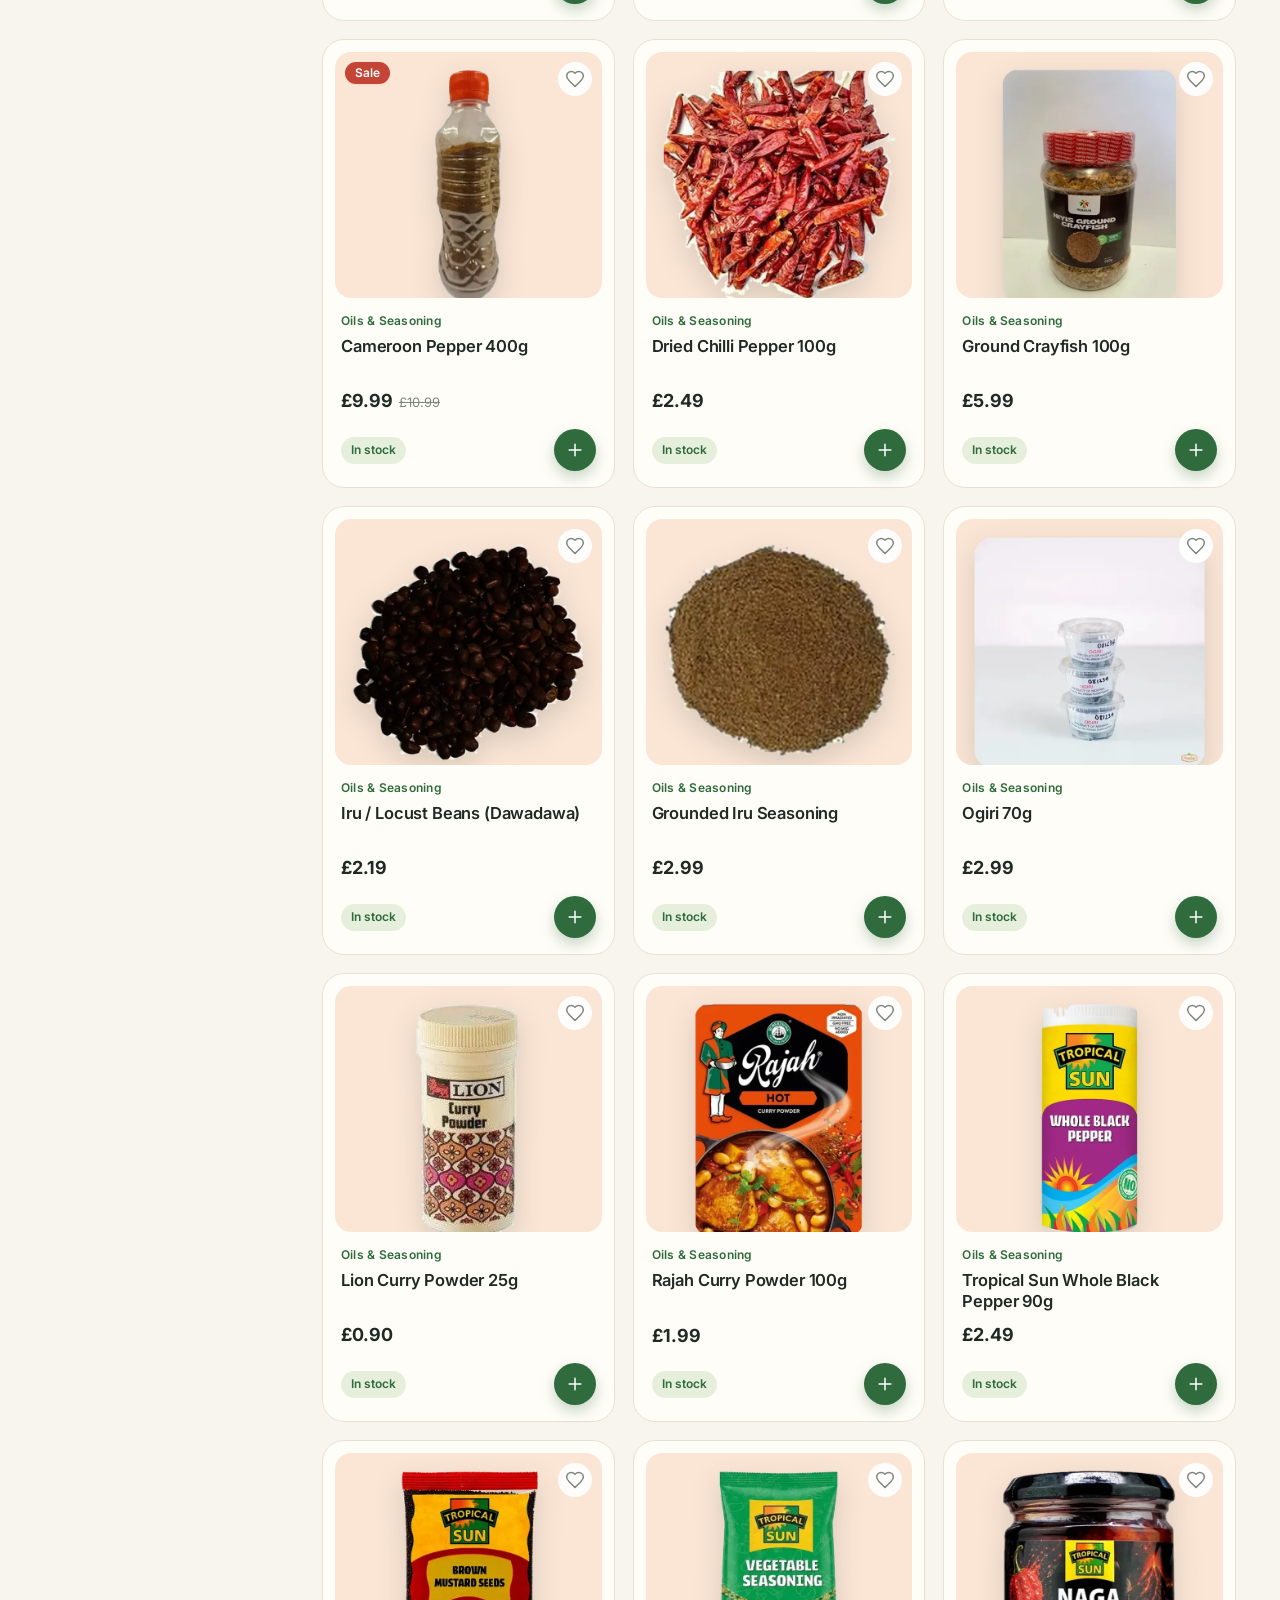
==== commit e16d4f0a: "Rename the store to DanyJ Food Market Update the logo, page titles, story copy, delivery van, footer" ====
--- a/shop.html
+++ b/shop.html
@@ -3,7 +3,7 @@
 <head>
   <meta charset="utf-8">
   <meta name="viewport" content="width=device-width, initial-scale=1">
-  <title>Shop — Farm Link Food Market</title>
+  <title>Shop — DanyJ Food Market</title>
   <meta name="description" content="Shop African and Caribbean groceries: grains, swallow, fish and meat, fresh veg, oils and seasoning, drinks, Nigerian snacks and wholesale box deals.">
   <meta name="theme-color" content="#2f6b3d">
   <link rel="icon" href="data:image/svg+xml,<svg xmlns='http://www.w3.org/2000/svg' viewBox='0 0 100 100'><text y='.9em' font-size='90'>🌿</text></svg>">
--- a/css/styles.css
+++ b/css/styles.css
@@ -1,4 +1,4 @@
-/* FarmLink Food Market — styles */
+/* DanyJ Food Market — styles */
 
 :root {
   --bg: #f8f5ee;
@@ -781,3 +781,220 @@
 .thumb .cat-ico { display: grid; place-items: center; width: 62%; height: 62%; filter: drop-shadow(0 8px 10px rgba(31, 42, 34, .12)); }
 .thumb .cat-ico svg { width: 100%; height: 100%; display: block; }
 .chips .chip { padding-left: 12px; }
+
+/* ---------- Phones: one horizontal card per product ---------- */
+@media (max-width: 640px) {
+  .product-grid, .product-grid.cols-3 { grid-template-columns: 1fr; gap: 10px; }
+  .row-scroll .track { grid-auto-columns: 88%; }
+
+  .card {
+    display: grid; grid-template-columns: 108px minmax(0, 1fr);
+    grid-template-areas: "media body" "media foot";
+    column-gap: 14px; row-gap: 4px; align-items: start;
+    padding: 10px; border-radius: 18px;
+  }
+  .card .media { grid-area: media; width: 108px; height: 108px; aspect-ratio: 1; border-radius: 14px; font-size: 46px; align-self: center; }
+  .card .media img { padding: 4px; }
+  .card-body { grid-area: body; padding: 2px 2px 0 0; gap: 0; }
+  .card-cat { font-size: 11px; margin-bottom: 2px; }
+  .card h3 { font-size: 15px; min-height: 0; -webkit-line-clamp: 2; }
+  .card .price-row { margin-top: 4px; }
+  .card .price { font-size: 17px; }
+  .card-foot { grid-area: foot; padding: 0; align-self: end; }
+  .card .stock { font-size: 11px; padding: 3px 8px; }
+
+  .card-badge { top: 6px; left: 6px; padding: 3px 7px; font-size: 10.5px; }
+  .card-badge svg { width: 10px; height: 10px; }
+  .fav-btn { top: 6px; right: 6px; width: 28px; height: 28px; }
+  .fav-btn svg { width: 14px; height: 14px; }
+  .card .add-btn { width: 40px; height: 40px; }
+  .card .stepper { height: 40px; }
+  .card .stepper button { width: 36px; height: 40px; }
+}
+@media (max-width: 640px) {
+  .season-grid { grid-template-columns: 1fr; gap: 8px; }
+  .season-tile { display: grid; grid-template-columns: 72px minmax(0, 1fr); align-items: center; border-radius: 16px; }
+  .season-tile .thumb { aspect-ratio: 1; width: 72px; height: 72px; font-size: 34px; }
+  .season-tile div:last-child { padding: 10px 14px; }
+  .season-tile b { font-size: 14.5px; }
+}
+
+/* =========================================================
+   Reference refresh: tinted tiles, deals, tabs, product view,
+   and the lime app style on phones
+   ========================================================= */
+:root { --lime: #c8f03c; --lime-2: #e6fa9e; --lime-ink: #1d2a0c; --ink-dark: #16201a; }
+
+/* Product photos sit on a soft category colour; white photo backgrounds melt away */
+.thumb img { mix-blend-mode: multiply; }
+.card .media { background-image: radial-gradient(circle at 50% 60%, rgba(255, 255, 255, .55), transparent 70%); }
+.card h3 a { color: inherit; }
+.card h3 a:hover { color: var(--green); }
+.card .media, .deal-img { cursor: pointer; }
+.fx-fly img { mix-blend-mode: multiply; }
+
+/* Search: location pill (phones) and greeting */
+.loc-pill, .hero-greet { display: none; }
+
+/* Segmented tabs (Repeat & save) */
+.seg { display: flex; gap: 6px; padding: 5px; margin: -6px 0 18px; border-radius: 999px; background: var(--surface-2); width: max-content; max-width: 100%; overflow-x: auto; scrollbar-width: none; }
+.seg::-webkit-scrollbar { display: none; }
+.seg button { flex: none; height: 38px; padding: 0 16px; border-radius: 999px; font-size: 14px; font-weight: 600; color: var(--ink-2); transition: background .2s, color .2s, box-shadow .2s; }
+.seg button:hover { color: var(--ink); }
+.seg button.active { background: var(--surface); color: var(--green-ink); box-shadow: 0 2px 8px rgba(31, 42, 34, .1); }
+.tab-empty { grid-column: 1 / -1; width: 100%; }
+.row-scroll .track > .tab-empty { grid-column: span 4; }
+
+/* Deals of the week */
+.deals { display: grid; grid-template-columns: repeat(6, minmax(0, 1fr)); gap: 14px; }
+.deal {
+  position: relative; display: flex; flex-direction: column; gap: 8px; min-height: 250px; padding: 16px;
+  border-radius: 22px; background: var(--tint); overflow: hidden; transition: transform .2s, box-shadow .2s;
+}
+.deal:hover { transform: translateY(-3px); box-shadow: var(--shadow); }
+.deal-top { display: flex; flex-direction: column; gap: 2px; position: relative; z-index: 1; }
+.deal-up { font-size: 12px; color: var(--ink-3); font-weight: 600; }
+.deal-pct { font-family: var(--font-head); font-size: 24px; font-weight: 700; color: var(--green-ink); line-height: 1.05; }
+.deal-name { font-size: 13px; color: var(--ink-2); line-height: 1.3; cursor: pointer; }
+.deal-img { flex: 1; min-height: 96px; background: transparent !important; font-size: 52px; }
+.deal-img img { object-fit: contain; max-height: 120px; }
+.deal-foot { display: flex; align-items: center; justify-content: space-between; gap: 8px; }
+.deal-foot b { font-size: 16px; }
+.deal-foot s { font-size: 12.5px; color: var(--ink-3); }
+.deal-foot .add-btn { width: 38px; height: 38px; }
+.deal-info { justify-content: space-between; }
+.deal-info .deal-pct { font-size: 22px; }
+.deal-cta { display: inline-flex; align-items: center; gap: 6px; font-weight: 600; font-size: 14px; color: var(--green); }
+.deal-info.dark { background: var(--green-ink); }
+.deal-info.dark .deal-up, .deal-info.dark .deal-name { color: #b9cdb6; }
+.deal-info.dark .deal-pct { color: var(--lime); }
+.deal-info.dark .deal-cta { color: #fff; }
+
+/* ---------- Product view (modal on desktop, sheet on phones) ---------- */
+.pd {
+  position: fixed; z-index: 110; left: 50%; top: 50%; width: min(980px, calc(100% - 48px)); max-height: min(88vh, 760px);
+  overflow: auto; overscroll-behavior: contain; background: var(--surface); border-radius: 28px; box-shadow: var(--shadow-lg);
+  transform: translate(-50%, -46%) scale(.97); opacity: 0; visibility: hidden;
+  transition: transform .35s cubic-bezier(.2, 1, .3, 1), opacity .25s, visibility 0s .35s;
+}
+.pd.open { transform: translate(-50%, -50%) scale(1); opacity: 1; visibility: visible; transition-delay: 0s; }
+.pd .sheet-handle { display: none; }
+.pd-close { position: absolute; top: 14px; right: 14px; z-index: 2; background: rgba(255, 255, 255, .9); box-shadow: 0 2px 8px rgba(0, 0, 0, .08); }
+.pd-inner { display: grid; grid-template-columns: minmax(0, 1fr) minmax(0, 1.05fr); }
+.pd-media { position: relative; min-height: 460px; border-radius: 28px 0 0 28px; font-size: 140px; }
+.pd-media img { object-fit: contain; padding: 9%; }
+.pd-media .card-badge { top: 18px; left: 18px; }
+.pd-info { display: flex; flex-direction: column; gap: 14px; padding: 36px 36px 30px; min-width: 0; }
+.pd-cat { display: inline-flex; align-items: center; gap: 8px; align-self: flex-start; font-size: 13px; font-weight: 600; color: var(--green); padding: 6px 12px 6px 8px; border-radius: 999px; background: var(--mint); }
+.pd-cat .chip-ico { width: 22px; height: 22px; }
+.pd-info h2 { font-size: clamp(24px, 2.6vw, 32px); color: var(--green-ink); text-wrap: balance; }
+.pd-price { display: flex; align-items: baseline; gap: 10px; flex-wrap: wrap; }
+.pd-price b { font-family: var(--font-head); font-size: 30px; color: var(--ink); }
+.pd-price s { color: var(--ink-3); }
+.pd-save { font-size: 12px; font-weight: 700; color: #fff; background: var(--red); padding: 3px 9px; border-radius: 999px; }
+.pd-chips { display: flex; flex-wrap: wrap; gap: 8px; }
+.pd-chips span { display: inline-flex; align-items: center; gap: 6px; font-size: 12.5px; font-weight: 500; color: var(--ink-2); padding: 7px 12px; border-radius: 999px; background: var(--surface-2); }
+.pd-chips .icon { color: var(--green); }
+.pd-desc { color: var(--ink-2); font-size: 15px; }
+.pd-buy { display: flex; gap: 10px; align-items: center; margin-top: 4px; }
+.pd-qty { height: 52px; }
+.pd-qty button { width: 44px; height: 52px; }
+.pd-qty span { min-width: 26px; font-size: 17px; }
+.pd-add { flex: 1; height: 52px; font-size: 16px; }
+.pd-note { font-size: 13px; color: var(--green); font-weight: 600; min-height: 18px; display: flex; align-items: center; gap: 6px; }
+.pd-info h4 { font-family: var(--font-body); font-size: 12px; letter-spacing: .12em; text-transform: uppercase; color: var(--ink-3); font-weight: 600; margin-top: 4px; }
+.pd-more { display: grid; grid-auto-flow: column; grid-auto-columns: 112px; gap: 10px; overflow-x: auto; padding-bottom: 6px; scrollbar-width: thin; }
+.pd-more-item { display: flex; flex-direction: column; gap: 6px; text-align: left; }
+.pd-more-item .thumb { aspect-ratio: 1; border-radius: 14px; font-size: 36px; transition: transform .2s; }
+.pd-more-item:hover .thumb { transform: translateY(-2px); }
+.pd-more-item span { font-size: 12px; line-height: 1.25; color: var(--ink-2); display: -webkit-box; -webkit-line-clamp: 2; -webkit-box-orient: vertical; overflow: hidden; }
+.pd-more-item b { font-size: 13px; }
+
+@media (max-width: 1100px) {
+  .deals { grid-template-columns: repeat(3, minmax(0, 1fr)); }
+}
+
+/* ---------- Phones: lime app style (second reference) ---------- */
+@media (max-width: 860px) {
+  /* Greeting + compact hero */
+  .hero-greet { display: block; font-size: 14px; font-weight: 600; color: var(--ink-2); margin: 0 0 6px; }
+  .hero .pill { display: none; }
+  .hero h1 { font-size: 32px; margin: 0 0 10px; }
+  .hero-sub { display: none; }
+  .search-bar { margin-top: 16px; }
+  .loc-pill { display: inline-flex; align-items: center; gap: 4px; flex: none; height: 34px; padding: 0 12px; border-radius: 999px; background: var(--lime); color: var(--lime-ink); font-size: 12px; font-weight: 700; }
+  .search-bar .btn { display: none; }
+  .trust { display: flex; flex-wrap: nowrap; overflow-x: auto; gap: 8px; margin: 16px -26px 0; padding: 0 26px 2px; scrollbar-width: none; }
+  .trust::-webkit-scrollbar { display: none; }
+  .trust-item { flex: none; background: rgba(255, 255, 255, .85); border: 1px solid var(--line); border-radius: 999px; padding: 6px 12px 6px 6px; gap: 8px; }
+  .trust-item .ti-icon { width: 28px; height: 28px; border-radius: 50%; border: 0; background: var(--lime-2); color: var(--lime-ink); }
+  .trust-item b { font-size: 12.5px; white-space: nowrap; }
+  .trust-item span { display: none; }
+
+  /* Dark active pill, like the "All" chip */
+  .chip.active { background: var(--ink-dark); border-color: var(--ink-dark); color: #fff; }
+  .seg { background: transparent; padding: 0; gap: 8px; margin: -4px 0 14px; }
+  .seg button { height: 36px; background: var(--surface); border: 1px solid var(--line); }
+  .seg button.active { background: var(--ink-dark); color: #fff; border-color: var(--ink-dark); box-shadow: none; }
+
+  /* Lime buttons */
+  .add-btn, .card .stepper, .deal .stepper { background: var(--lime); color: var(--lime-ink); box-shadow: 0 6px 14px rgba(150, 190, 20, .35); }
+  .add-btn:hover { background: #bde22e; box-shadow: 0 6px 14px rgba(150, 190, 20, .45); }
+  .card .stepper button, .deal .stepper button { color: var(--lime-ink); }
+  .pd-add { background: var(--lime); color: var(--lime-ink); }
+  .pd-add:hover { background: #bde22e; }
+  .circle-add { border-color: var(--lime-ink); background: var(--lime); }
+
+  /* Deals scroll sideways like "Best value days" */
+  .deals { display: grid; grid-auto-flow: column; grid-template-columns: none; grid-auto-columns: 46%; overflow-x: auto; scroll-snap-type: x mandatory; padding-bottom: 6px; scrollbar-width: none; }
+  .deals::-webkit-scrollbar { display: none; }
+  .deal { scroll-snap-align: start; min-height: 230px; padding: 14px; }
+  .deal-pct { font-size: 21px; }
+
+  /* Dark basket strip with lime count */
+  .mini-cart-btn { background: var(--ink-dark); box-shadow: 0 10px 24px rgba(22, 32, 26, .35); }
+  .mini-count { background: var(--lime); color: var(--lime-ink); }
+
+  /* Tab bar: lime capsule on the active item */
+  .tabbar a.active::before { display: none; }
+  .tabbar a.active { color: var(--ink-dark); }
+  .tabbar a.active .icon { background: var(--lime); border-radius: 999px; padding: 3px 14px; width: auto; height: 28px; box-sizing: content-box; margin: -3px 0; }
+
+  /* Product view becomes a full-height sheet */
+  .pd {
+    left: 0; right: 0; top: auto; bottom: 0; width: 100%; max-height: 94vh; border-radius: 26px 26px 0 0;
+    transform: translateY(100%); opacity: 1; padding-bottom: env(safe-area-inset-bottom, 0px);
+  }
+  .pd.open { transform: none; }
+  .pd .sheet-handle { display: block; position: absolute; top: 0; left: 50%; transform: translateX(-50%); z-index: 2; background: rgba(31, 42, 34, .25); }
+  .pd-inner { grid-template-columns: 1fr; }
+  .pd-media { min-height: 0; aspect-ratio: 1 / .82; border-radius: 26px 26px 0 0; font-size: 110px; }
+  .pd-info { padding: 20px 18px 24px; gap: 12px; }
+  .pd-buy { position: sticky; bottom: 0; background: var(--surface); padding: 10px 0 4px; margin: 0 -2px; }
+  .pd-price b { font-size: 26px; }
+}
+@media (max-width: 640px) {
+  .deals { grid-auto-columns: 62%; }
+  .row-scroll .track > .tab-empty { grid-column: auto; }
+}
+@media (prefers-reduced-motion: reduce) {
+  .pd { transition: none; }
+}
+
+/* ---------- Cut-out product photos, filling the card ---------- */
+.thumb img { mix-blend-mode: normal; filter: drop-shadow(0 10px 14px rgba(31, 42, 34, .16)); }
+.card .media img { padding: 4%; }
+.card .media { aspect-ratio: 1 / .92; }
+.card:hover .media img { transform: scale(1.07) translateY(-2px); }
+.pd-media img { padding: 5%; filter: drop-shadow(0 18px 24px rgba(31, 42, 34, .2)); }
+.deal-img img { max-height: 150px; }
+.deal-img { min-height: 130px; }
+.cat-grid.big .cat-tile .thumb img { padding: 2%; }
+.season-tile .thumb img, .reorder .thumb img, .cart-line .thumb img, .search-result .thumb img { padding: 6%; }
+.story-collage .thumb img, .promo-photos .thumb img { padding: 4%; }
+.fx-fly img { mix-blend-mode: normal; padding: 2%; }
+@media (max-width: 640px) {
+  .card { grid-template-columns: 124px minmax(0, 1fr); }
+  .card .media { width: 124px; height: 124px; aspect-ratio: 1; }
+  .card .media img { padding: 2%; }
+}
